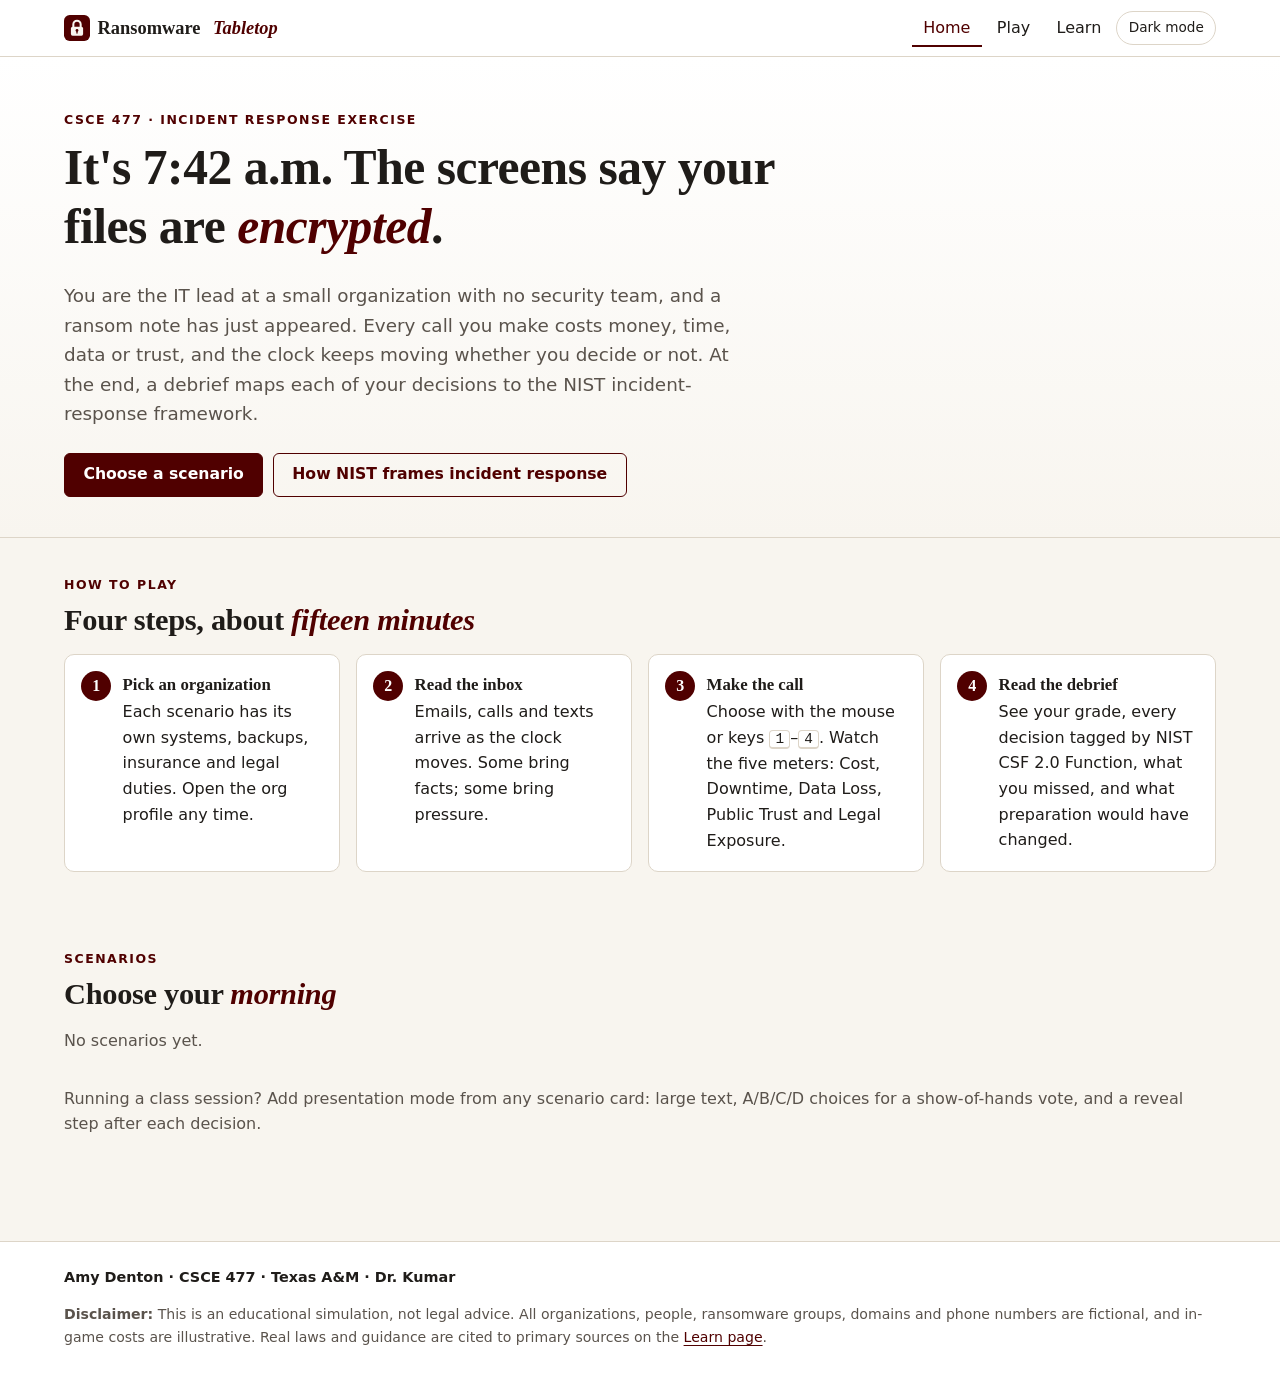
==== index.html @ 7afb8923 "Prompts 1-2: scaffold, design system, scenario format, validator, engine, game screen, tests" ====
<!doctype html>
<html lang="en">
<head>
  <meta charset="utf-8">
  <meta name="viewport" content="width=device-width, initial-scale=1">
  <title>Ransomware Tabletop: an incident-response exercise</title>
  <meta name="description" content="A browser-based, choose-your-path ransomware incident-response tabletop exercise mapped to NIST SP 800-61 Rev. 3 and CSF 2.0.">
  <meta property="og:type" content="website">
  <meta property="og:title" content="Ransomware Tabletop">
  <meta property="og:description" content="It's 7:42 a.m. The screens say your files are encrypted. Make the calls, then see how your response maps to NIST.">
  <meta property="og:url" content="https://agdenton3.github.io/ransomware-tabletop/">
  <meta name="theme-color" content="#500000">
  <link rel="icon" href="assets/favicon.svg" type="image/svg+xml">
  <link rel="stylesheet" href="css/styles.css">
  <script type="module" src="js/ui/home.js"></script>
</head>
<body>
  <a class="skip-link" href="#main">Skip to content</a>
  <header class="site-header">
    <div class="wrap">
      <a class="brand" href="index.html"><img class="mark" src="assets/favicon.svg" alt=""> Ransomware&nbsp;<em>Tabletop</em></a>
      <nav class="site-nav" aria-label="Main">
        <a href="index.html" aria-current="page">Home</a>
        <a href="play.html">Play</a>
        <a href="learn.html">Learn</a>
        <button class="theme-toggle" type="button">Dark mode</button>
      </nav>
    </div>
  </header>

  <main id="main">
    <section class="hero">
      <div class="wrap">
        <p class="eyebrow">CSCE 477 · Incident response exercise</p>
        <h1>It's 7:42 a.m. The screens say your files are <em>encrypted</em>.</h1>
        <p class="lede">You are the IT lead at a small organization with no security team, and a ransom note has just appeared. Every call you make costs money, time, data or trust, and the clock keeps moving whether you decide or not. At the end, a debrief maps each of your decisions to the NIST incident-response framework.</p>
        <div class="btn-row">
          <a class="btn" href="#scenarios">Choose a scenario</a>
          <a class="btn btn-secondary" href="learn.html">How NIST frames incident response</a>
        </div>
      </div>
    </section>

    <section class="section" aria-labelledby="how">
      <div class="wrap">
        <p class="eyebrow">How to play</p>
        <h2 id="how">Four steps, about <em>fifteen minutes</em></h2>
        <ol class="steps">
          <li><strong>Pick an organization</strong>Each scenario has its own systems, backups, insurance and legal duties. Open the org profile any time.</li>
          <li><strong>Read the inbox</strong>Emails, calls and texts arrive as the clock moves. Some bring facts; some bring pressure.</li>
          <li><strong>Make the call</strong>Choose with the mouse or keys <kbd>1</kbd>–<kbd>4</kbd>. Watch the five meters: Cost, Downtime, Data Loss, Public Trust and Legal Exposure.</li>
          <li><strong>Read the debrief</strong>See your grade, every decision tagged by NIST CSF 2.0 Function, what you missed, and what preparation would have changed.</li>
        </ol>
      </div>
    </section>

    <section class="section" id="scenarios" aria-labelledby="pick" tabindex="-1">
      <div class="wrap">
        <p class="eyebrow">Scenarios</p>
        <h2 id="pick">Choose your <em>morning</em></h2>
        <div class="grid grid-2" id="scenario-list" aria-live="polite">
          <p class="muted">Loading scenarios…</p>
        </div>
        <p class="muted" style="margin-top:1rem">Running a class session? Add presentation mode from any scenario card: large text, A/B/C/D choices for a show-of-hands vote, and a reveal step after each decision.</p>
      </div>
    </section>
  </main>

  <footer class="site-footer">
    <div class="wrap">
      <p class="credit">Amy Denton · CSCE 477 · Texas A&amp;M · Dr. Kumar</p>
      <p class="disclaimer"><strong>Disclaimer:</strong> This is an educational simulation, not legal advice. All organizations, people, ransomware groups, domains and phone numbers are fictional, and in-game costs are illustrative. Real laws and guidance are cited to primary sources on the <a href="learn.html#references">Learn page</a>.</p>
    </div>
  </footer>
</body>
</html>
---- css/styles.css ----
/* Ransomware Tabletop: design system
   Restrained academic style: maroon on warm off-white, graphite for threat elements.
   No external fonts; system serif and sans stacks only. */

/* ---------- tokens ---------- */
:root {
  --font-display: "Iowan Old Style", "Palatino Linotype", Palatino, "Book Antiqua", Georgia, serif;
  --font-body: system-ui, -apple-system, "Segoe UI", Roboto, "Helvetica Neue", Arial, sans-serif;
  --font-mono: ui-monospace, "SF Mono", Menlo, Consolas, "Liberation Mono", monospace;

  --bg: #f8f5ef;
  --surface: #ffffff;
  --surface-2: #f1ece3;
  --ink: #1f1c19;
  --muted: #5a534c;
  --line: #ddd5c8;
  --accent: #500000;          /* deep maroon */
  --accent-ink: #ffffff;
  --accent-soft: #f3e6e4;
  --threat: #2b2f33;          /* graphite */
  --threat-ink: #f2f2f0;
  --threat-line: #474d53;
  --good: #1e6b3a;
  --warn: #8a5a00;
  --bad: #9b1c1c;
  --focus: #1a5fb4;

  --gv-bg: #f4e4ef; --gv-fg: #74224f;
  --id-bg: #dfeaf6; --id-fg: #1b4f80;
  --pr-bg: #e7e5f6; --pr-fg: #3b3787;
  --de-bg: #faefd2; --de-fg: #6e4a00;
  --rs-bg: #f7e0dc; --rs-fg: #8c271a;
  --rc-bg: #e0f0e3; --rc-fg: #22602e;

  --radius: 10px;
  --radius-sm: 6px;
  --shadow: 0 1px 2px rgba(31, 28, 25, 0.06), 0 4px 14px rgba(31, 28, 25, 0.05);
  --space: 1rem;
  --maxw: 72rem;
  --dur: 600ms;
  color-scheme: light;
}

@media (prefers-color-scheme: dark) {
  :root:not([data-theme="light"]) {
    --bg: #161412; --surface: #1f1c19; --surface-2: #2a2622; --ink: #f0ebe3; --muted: #b9b0a5; --line: #3b3631;
    --accent: #e3a2a2; --accent-ink: #1e0b0b; --accent-soft: #3a2020;
    --threat: #0e1012; --threat-ink: #e9ecee; --threat-line: #3c4247;
    --good: #7fd39a; --warn: #f0c35a; --bad: #f19a9a; --focus: #8ab4f8;
    --gv-bg: #3d2233; --gv-fg: #f2bfdc; --id-bg: #1d3148; --id-fg: #a9cdf2; --pr-bg: #2a2850; --pr-fg: #c6c3f5;
    --de-bg: #3b2f12; --de-fg: #f3d58a; --rs-bg: #43221d; --rs-fg: #f6b6aa; --rc-bg: #1e3a25; --rc-fg: #a6e0b2;
    --shadow: 0 1px 2px rgba(0,0,0,.4), 0 4px 14px rgba(0,0,0,.3);
    color-scheme: dark;
  }
}
:root[data-theme="dark"] {
  --bg: #161412; --surface: #1f1c19; --surface-2: #2a2622; --ink: #f0ebe3; --muted: #b9b0a5; --line: #3b3631;
  --accent: #e3a2a2; --accent-ink: #1e0b0b; --accent-soft: #3a2020;
  --threat: #0e1012; --threat-ink: #e9ecee; --threat-line: #3c4247;
  --good: #7fd39a; --warn: #f0c35a; --bad: #f19a9a; --focus: #8ab4f8;
  --gv-bg: #3d2233; --gv-fg: #f2bfdc; --id-bg: #1d3148; --id-fg: #a9cdf2; --pr-bg: #2a2850; --pr-fg: #c6c3f5;
  --de-bg: #3b2f12; --de-fg: #f3d58a; --rs-bg: #43221d; --rs-fg: #f6b6aa; --rc-bg: #1e3a25; --rc-fg: #a6e0b2;
  --shadow: 0 1px 2px rgba(0,0,0,.4), 0 4px 14px rgba(0,0,0,.3);
  color-scheme: dark;
}

@media (prefers-reduced-motion: reduce) {
  :root { --dur: 0ms; }
  *, *::before, *::after { animation-duration: 0ms !important; transition-duration: 0ms !important; scroll-behavior: auto !important; }
}

/* ---------- base ---------- */
*, *::before, *::after { box-sizing: border-box; }
html { scroll-behavior: smooth; -webkit-text-size-adjust: 100%; }
body {
  margin: 0; background: var(--bg); color: var(--ink);
  font: 1rem/1.6 var(--font-body);
  min-height: 100vh; display: flex; flex-direction: column;
}
main { flex: 1; }
img, svg { max-width: 100%; }
h1, h2, h3, h4 { font-family: var(--font-display); font-weight: 600; line-height: 1.2; margin: 0 0 .5em; letter-spacing: -0.01em; }
h1 { font-size: clamp(2rem, 4.5vw, 3.1rem); }
h2 { font-size: clamp(1.45rem, 3vw, 1.9rem); }
h3 { font-size: 1.2rem; }
h1 em, h2 em, h3 em { font-style: italic; color: var(--accent); }
p { margin: 0 0 1em; }
a { color: var(--accent); text-underline-offset: .18em; }
a:hover { text-decoration-thickness: 2px; }
:focus-visible { outline: 3px solid var(--focus); outline-offset: 2px; border-radius: 3px; }
[tabindex="-1"]:focus { outline: none; }
[tabindex="-1"]:focus-visible { outline: 3px solid var(--focus); }
code, kbd { font-family: var(--font-mono); font-size: .9em; }
kbd { border: 1px solid var(--line); border-bottom-width: 2px; border-radius: 4px; padding: 0 .35em; background: var(--surface); }
.sr-only { position: absolute !important; width: 1px; height: 1px; padding: 0; margin: -1px; overflow: hidden; clip: rect(0 0 0 0); white-space: nowrap; border: 0; }
.skip-link { position: absolute; left: .5rem; top: -3rem; background: var(--accent); color: var(--accent-ink); padding: .5rem .9rem; border-radius: var(--radius-sm); z-index: 100; }
.skip-link:focus { top: .5rem; }
.wrap { width: min(100% - 2rem, var(--maxw)); margin-inline: auto; }
.muted { color: var(--muted); }
.eyebrow { font: 600 .78rem/1.2 var(--font-body); letter-spacing: .12em; text-transform: uppercase; color: var(--accent); margin-bottom: .6rem; }
.lede { font-size: 1.15rem; color: var(--muted); max-width: 42rem; }
.stack > * + * { margin-top: var(--space); }
.hidden { display: none !important; }

/* ---------- header / footer ---------- */
.site-header { border-bottom: 1px solid var(--line); background: var(--surface); }
.site-header .wrap { display: flex; align-items: center; gap: 1rem; min-height: 3.5rem; flex-wrap: wrap; }
.brand { font: 600 1.15rem var(--font-display); color: var(--ink); text-decoration: none; display: flex; align-items: center; gap: .5rem; }
.brand .mark { width: 1.6rem; height: 1.6rem; }
.brand em { color: var(--accent); }
.site-nav { margin-left: auto; display: flex; gap: .25rem; align-items: center; }
.site-nav a { color: var(--ink); text-decoration: none; padding: .4rem .7rem; border-radius: var(--radius-sm); font-weight: 500; }
.site-nav a:hover { background: var(--surface-2); }
.site-nav a[aria-current="page"] { color: var(--accent); box-shadow: inset 0 -2px 0 var(--accent); border-radius: 0; }
.theme-toggle { background: none; border: 1px solid var(--line); color: var(--ink); border-radius: 999px; padding: .3rem .7rem; font: inherit; font-size: .85rem; cursor: pointer; }
.site-footer { border-top: 1px solid var(--line); margin-top: 3rem; padding: 1.5rem 0 2rem; font-size: .9rem; color: var(--muted); background: var(--surface); }
.site-footer .credit { font-weight: 600; color: var(--ink); }
.disclaimer { font-size: .88rem; color: var(--muted); }

/* ---------- cards / sections ---------- */
.card { background: var(--surface); border: 1px solid var(--line); border-radius: var(--radius); padding: 1.25rem 1.4rem; box-shadow: var(--shadow); }
.card > :last-child { margin-bottom: 0; }
.card h3 { margin-bottom: .35em; }
.section { padding: 2.5rem 0; }
.grid { display: grid; gap: 1rem; }
.grid-2 { grid-template-columns: repeat(auto-fit, minmax(18rem, 1fr)); }
.grid-3 { grid-template-columns: repeat(auto-fit, minmax(15rem, 1fr)); }

/* ---------- buttons ---------- */
.btn {
  display: inline-flex; align-items: center; justify-content: center; gap: .45rem;
  font: 600 .98rem/1.2 var(--font-body); padding: .7rem 1.15rem; border-radius: var(--radius-sm);
  border: 1px solid var(--accent); background: var(--accent); color: var(--accent-ink);
  cursor: pointer; text-decoration: none; min-height: 2.75rem;
}
.btn:hover { filter: brightness(1.12); }
.btn-secondary { background: transparent; color: var(--accent); }
.btn-secondary:hover { background: var(--accent-soft); filter: none; }
.btn-ghost { background: transparent; color: var(--ink); border-color: var(--line); }
.btn-ghost:hover { background: var(--surface-2); filter: none; }
.btn-row { display: flex; gap: .6rem; flex-wrap: wrap; }
.btn[disabled] { opacity: .55; cursor: not-allowed; }

/* ---------- CSF badges ---------- */
.badge { display: inline-flex; align-items: center; gap: .35rem; font: 600 .76rem/1 var(--font-body); padding: .3rem .5rem; border-radius: 999px; white-space: nowrap; border: 1px solid transparent; }
.badge .code { font-family: var(--font-mono); font-weight: 700; letter-spacing: .04em; }
.badge-GV { background: var(--gv-bg); color: var(--gv-fg); }
.badge-ID { background: var(--id-bg); color: var(--id-fg); }
.badge-PR { background: var(--pr-bg); color: var(--pr-fg); }
.badge-DE { background: var(--de-bg); color: var(--de-fg); }
.badge-RS { background: var(--rs-bg); color: var(--rs-fg); }
.badge-RC { background: var(--rc-bg); color: var(--rc-fg); }
.badge-phase { background: var(--surface-2); color: var(--muted); border-color: var(--line); font-weight: 500; }
.badge-key { background: var(--accent); color: var(--accent-ink); }

/* ---------- numbered steps ---------- */
.steps { list-style: none; padding: 0; margin: 0; counter-reset: step; display: grid; gap: 1rem; grid-template-columns: repeat(auto-fit, minmax(14rem, 1fr)); }
.steps li { counter-increment: step; position: relative; padding: 1.1rem 1.2rem 1.1rem 3.6rem; background: var(--surface); border: 1px solid var(--line); border-radius: var(--radius); }
.steps li::before { content: counter(step); position: absolute; left: 1rem; top: 1rem; width: 1.9rem; height: 1.9rem; border-radius: 50%; display: grid; place-items: center; background: var(--accent); color: var(--accent-ink); font: 600 1rem var(--font-display); }
.steps strong { display: block; font-family: var(--font-display); font-size: 1.05rem; }

/* ---------- callout ---------- */
.callout { border-left: 4px solid var(--accent); background: var(--accent-soft); padding: .9rem 1.1rem; border-radius: 0 var(--radius-sm) var(--radius-sm) 0; }
.callout > :last-child { margin-bottom: 0; }
.callout-threat { border-left-color: var(--threat-line); background: var(--surface-2); }
.callout-title { font-weight: 700; margin-bottom: .25rem; }

/* ---------- hero ---------- */
.hero { padding: 3.5rem 0 2.5rem; border-bottom: 1px solid var(--line); background:
  linear-gradient(180deg, var(--surface) 0%, var(--bg) 100%); }
.hero h1 { max-width: 46rem; }
.hero .btn-row { margin-top: 1.5rem; }

/* ---------- scenario picker ---------- */
.scenario-card { display: flex; flex-direction: column; gap: .5rem; }
.scenario-card .meta { display: flex; gap: .5rem; flex-wrap: wrap; font-size: .85rem; color: var(--muted); }
.scenario-card .meta span { background: var(--surface-2); padding: .15rem .55rem; border-radius: 999px; }
.scenario-card .btn-row { margin-top: auto; padding-top: .5rem; }

/* ---------- clock ---------- */
.clock { font: 600 1.05rem/1 var(--font-mono); background: var(--threat); color: var(--threat-ink); padding: .5rem .75rem; border-radius: var(--radius-sm); letter-spacing: .03em; white-space: nowrap; display: inline-flex; gap: .5rem; align-items: center; }
.clock::before { content: ""; width: .5rem; height: .5rem; border-radius: 50%; background: #e05252; box-shadow: 0 0 0 3px rgba(224, 82, 82, .25); }

/* ---------- meters ---------- */
.meters { display: grid; grid-template-columns: repeat(5, minmax(0, 1fr)); gap: .6rem; }
.meter { background: var(--surface); border: 1px solid var(--line); border-radius: var(--radius-sm); padding: .5rem .65rem .55rem; position: relative; min-width: 0; }
.meter-head { display: flex; justify-content: space-between; align-items: baseline; gap: .4rem; }
.meter-label { font-size: .72rem; font-weight: 600; text-transform: uppercase; letter-spacing: .06em; color: var(--muted); white-space: nowrap; overflow: hidden; text-overflow: ellipsis; }
.meter-value { font: 600 1.05rem var(--font-mono); white-space: nowrap; }
.meter-bar { height: .4rem; background: var(--surface-2); border-radius: 999px; overflow: hidden; margin-top: .4rem; }
.meter-fill { height: 100%; width: 0; background: var(--accent); border-radius: inherit; transition: width var(--dur) ease; }
.meter[data-tone="good"] .meter-fill { background: var(--good); }
.meter[data-tone="warn"] .meter-fill { background: var(--warn); }
.meter[data-tone="bad"] .meter-fill { background: var(--bad); }
.meter-delta { position: absolute; right: .5rem; top: -.7rem; font: 700 .75rem var(--font-mono); padding: .12rem .4rem; border-radius: 999px; background: var(--surface); border: 1px solid var(--line); opacity: 0; pointer-events: none; }
.meter-delta.is-bad { color: var(--bad); border-color: currentColor; }
.meter-delta.is-good { color: var(--good); border-color: currentColor; }
.meter-delta.show { animation: delta-pop 2.4s ease forwards; }
@keyframes delta-pop { 0% { opacity: 0; transform: translateY(6px); } 12% { opacity: 1; transform: none; } 80% { opacity: 1; } 100% { opacity: 0; } }
@media (prefers-reduced-motion: reduce) { .meter-delta.show { animation: none; opacity: 1; } }

/* ---------- inbox message cards ---------- */
.inbox { display: grid; gap: .75rem; }
.msg { background: var(--surface); border: 1px solid var(--line); border-radius: var(--radius); overflow: hidden; box-shadow: var(--shadow); }
.msg-head { display: flex; align-items: center; gap: .55rem; padding: .55rem .8rem; border-bottom: 1px solid var(--line); background: var(--surface-2); font-size: .85rem; }
.msg-channel { font: 700 .68rem var(--font-mono); letter-spacing: .08em; padding: .18rem .4rem; border-radius: 4px; background: var(--ink); color: var(--bg); }
.msg-from { font-weight: 600; overflow: hidden; text-overflow: ellipsis; }
.msg-time { margin-left: auto; color: var(--muted); font-family: var(--font-mono); font-size: .78rem; white-space: nowrap; }
.msg-subject { font-weight: 600; padding: .6rem .9rem 0; }
.msg-body { padding: .6rem .9rem .8rem; font-size: .95rem; white-space: pre-line; }
.msg-body > :last-child { margin-bottom: 0; }
.msg.is-new { animation: msg-in var(--dur) ease both; }
@keyframes msg-in { from { opacity: 0; transform: translateY(8px); } to { opacity: 1; transform: none; } }
.msg-email .msg-channel { background: var(--id-fg); color: var(--surface); }
.msg-phone .msg-channel { background: var(--rc-fg); color: var(--surface); }
.msg-phone .msg-body { font-style: italic; }
.msg-text .msg-body { background: var(--surface-2); margin: .6rem .9rem .8rem; border-radius: 14px 14px 14px 4px; padding: .55rem .8rem; }
.msg-news .msg-channel { background: var(--de-fg); color: var(--surface); }
.msg-news .msg-subject { font-family: var(--font-display); font-size: 1.1rem; }
.msg-portal { background: var(--threat); color: var(--threat-ink); border-color: var(--threat-line); }
.msg-portal .msg-head { background: #1a1d20; border-color: var(--threat-line); color: var(--threat-ink); }
.msg-portal .msg-channel { background: #b3261e; color: #fff; }
.msg-portal .msg-time { color: #b9c0c6; }
.msg-portal .msg-body { font-family: var(--font-mono); font-size: .86rem; }
.msg-inject { outline: 2px solid var(--accent); outline-offset: -2px; }
.msg-tag { font: 700 .66rem var(--font-mono); letter-spacing: .08em; color: var(--accent); }
.msg-portal .msg-tag { color: #ff9a92; }

/* ---------- choice buttons ---------- */
.choices { display: grid; gap: .7rem; margin-top: 1.25rem; }
.choice {
  display: grid; grid-template-columns: 2.2rem 1fr; gap: .2rem .8rem; align-items: start; text-align: left;
  width: 100%; background: var(--surface); color: var(--ink); border: 1px solid var(--line); border-left: 4px solid var(--line);
  border-radius: var(--radius-sm); padding: .85rem 1rem; font: inherit; cursor: pointer; transition: border-color .15s, background .15s;
}
.choice:hover { border-left-color: var(--accent); background: var(--accent-soft); }
.choice:focus-visible { border-left-color: var(--accent); }
.choice-key { grid-row: span 2; width: 2rem; height: 2rem; border-radius: 50%; display: grid; place-items: center; border: 1.5px solid var(--accent); color: var(--accent); font: 700 .95rem var(--font-mono); }
.choice-label { font-weight: 600; font-size: 1.02rem; line-height: 1.35; }
.choice-hint { color: var(--muted); font-size: .9rem; }
.choice[aria-pressed="true"] { border-left-color: var(--accent); background: var(--accent-soft); }

/* ---------- timeline ---------- */
.timeline { list-style: none; margin: 0; padding: 0; position: relative; }
.timeline::before { content: ""; position: absolute; left: .55rem; top: .4rem; bottom: .4rem; width: 2px; background: var(--line); }
.timeline > li { position: relative; padding: 0 0 1.4rem 2.2rem; }
.timeline > li::before { content: ""; position: absolute; left: 0; top: .35rem; width: 1.15rem; height: 1.15rem; border-radius: 50%; background: var(--surface); border: 3px solid var(--accent); }
.timeline > li.is-event::before { border-color: var(--threat-line); background: var(--threat); }
.timeline-time { font: 600 .82rem var(--font-mono); color: var(--muted); }
.timeline-title { font-family: var(--font-display); font-size: 1.1rem; font-weight: 600; margin: .1rem 0 .35rem; }
.timeline .badges { display: flex; gap: .35rem; flex-wrap: wrap; margin-bottom: .45rem; }
.deltas { display: flex; flex-wrap: wrap; gap: .35rem; margin: .3rem 0 .5rem; padding: 0; list-style: none; }
.deltas li { font: 600 .78rem var(--font-mono); padding: .12rem .45rem; border-radius: 4px; background: var(--surface-2); }
.deltas .is-bad { color: var(--bad); }
.deltas .is-good { color: var(--good); }

/* ---------- war room (play.html) ---------- */
.warroom-top { background: var(--surface); border-bottom: 1px solid var(--line); padding: .75rem 0; position: sticky; top: 0; z-index: 20; box-shadow: var(--shadow); }
.warroom-top .wrap { display: grid; grid-template-columns: auto 1fr; gap: .75rem 1.25rem; align-items: center; }
.scenario-name { font: 600 1.05rem var(--font-display); margin: 0; }
.scenario-name small { display: block; font: 500 .75rem var(--font-body); color: var(--muted); letter-spacing: .06em; text-transform: uppercase; }
.top-left { display: flex; flex-direction: column; gap: .4rem; }
.warroom { display: grid; grid-template-columns: 19rem minmax(0, 1fr) 17rem; gap: 1.25rem; padding: 1.25rem 0 2rem; align-items: start; }
.panel-title { font: 700 .75rem var(--font-body); letter-spacing: .1em; text-transform: uppercase; color: var(--muted); margin: 0 0 .6rem; }
.stage .card { padding: 1.5rem 1.6rem; }
.stage h2 { margin-bottom: .6rem; }
.narrative { font-size: 1.06rem; }
.narrative p:last-child { margin-bottom: 0; }
.board dl { margin: 0; display: grid; gap: .55rem; }
.board .row { display: grid; gap: .1rem; padding-bottom: .55rem; border-bottom: 1px dashed var(--line); }
.board .row:last-child { border-bottom: 0; padding-bottom: 0; }
.board dt { font-size: .75rem; font-weight: 600; text-transform: uppercase; letter-spacing: .06em; color: var(--muted); }
.board dd { margin: 0; font-weight: 600; }
.board dd[data-tone="good"] { color: var(--good); }
.board dd[data-tone="bad"] { color: var(--bad); }
.board dd[data-tone="warn"] { color: var(--warn); }
.board dd[data-tone="unknown"] { color: var(--muted); font-style: italic; font-weight: 500; }
.notify-list { list-style: none; padding: 0; margin: .2rem 0 0; display: grid; gap: .2rem; font-size: .9rem; }
.notify-list li { display: flex; justify-content: space-between; gap: .5rem; }
.notify-list .yes { color: var(--good); font-weight: 600; }
.notify-list .no { color: var(--muted); }
details.org summary { cursor: pointer; font-weight: 600; list-style: none; display: flex; justify-content: space-between; align-items: center; }
details.org summary::-webkit-details-marker { display: none; }
details.org summary::after { content: "+"; font: 600 1.2rem var(--font-mono); color: var(--accent); }
details.org[open] summary::after { content: "−"; }
details.org dl { margin: .75rem 0 0; font-size: .9rem; }
details.org dt { font-weight: 600; margin-top: .5rem; }
details.org dd { margin: 0; color: var(--muted); }
.side { display: grid; gap: 1rem; }
.ending-card { border-top: 4px solid var(--accent); }
.result-actions { margin-top: 1.25rem; }

/* ransom splash */
dialog.splash { border: 0; padding: 0; background: transparent; max-width: min(40rem, 94vw); width: 100%; color: var(--threat-ink); }
dialog.splash::backdrop { background: rgba(10, 10, 12, .82); }
.note { position: relative; background: var(--threat); border: 1px solid var(--threat-line); border-radius: var(--radius); padding: 2rem 1.8rem 1.5rem; overflow: hidden; font-family: var(--font-mono); box-shadow: 0 20px 60px rgba(0,0,0,.5); }
.note::after { content: "SIMULATION"; position: absolute; inset: 0; display: grid; place-items: center; font: 800 clamp(3rem, 12vw, 6rem) var(--font-body); color: rgba(255, 255, 255, .06); transform: rotate(-18deg); pointer-events: none; letter-spacing: .1em; }
.note h2 { font-family: var(--font-mono); font-size: 1.3rem; color: #ff8a80; letter-spacing: .04em; }
.note .gang { font-size: .8rem; letter-spacing: .2em; text-transform: uppercase; color: #b9c0c6; }
.note .countdown { font-size: 2rem; font-weight: 700; color: #fff; margin: .75rem 0; letter-spacing: .06em; }
.note .demand { font-size: 1.05rem; }
.note .sim-label { display: inline-block; background: #fff; color: #111; font: 800 .72rem var(--font-body); letter-spacing: .15em; padding: .25rem .5rem; border-radius: 4px; margin-bottom: .75rem; }
.note .btn { position: relative; z-index: 1; }
.note .btn-ghost { color: var(--threat-ink); border-color: var(--threat-line); }
.note .btn-ghost:hover { background: #1a1d20; }
.note p { position: relative; z-index: 1; }
.note .btn { --accent: #e3a2a2; --accent-ink: #1e0b0b; }

/* debug */
.debug { margin-top: 1rem; font: .8rem/1.4 var(--font-mono); background: var(--surface-2); border: 1px dashed var(--muted); border-radius: var(--radius-sm); padding: .75rem; }
.debug pre { white-space: pre-wrap; margin: .4rem 0; }

/* ---------- presentation mode ---------- */
body.present { font-size: 1.25rem; }
body.present .site-header, body.present .site-footer, body.present .inbox-col .panel-title small { display: none; }
body.present .warroom { grid-template-columns: minmax(0, 1fr) minmax(0, 1.6fr); }
body.present .side { display: none; }
body.present .meters { gap: .9rem; }
body.present .meter-value { font-size: 1.5rem; }
body.present .meter-label { font-size: .85rem; }
body.present .choice-label { font-size: 1.25rem; }
body.present .choice-key { width: 2.6rem; height: 2.6rem; font-size: 1.2rem; }
body.present .stage h2 { font-size: 2.2rem; }
body.present .narrative { font-size: 1.3rem; }
.present-bar { display: flex; gap: .75rem; align-items: center; flex-wrap: wrap; margin-top: 1rem; }
.timer { font: 700 1.4rem var(--font-mono); padding: .3rem .8rem; border-radius: var(--radius-sm); background: var(--surface-2); min-width: 5ch; text-align: center; }
.timer.is-low { color: var(--bad); }
.reveal { margin-top: 1.25rem; }

/* ---------- debrief ---------- */
.outcome-head { display: grid; grid-template-columns: 1fr auto; gap: 1.5rem; align-items: start; }
.grade { font: 700 4.5rem/1 var(--font-display); color: var(--accent); text-align: center; }
.grade small { display: block; font: 600 .8rem var(--font-body); color: var(--muted); letter-spacing: .08em; text-transform: uppercase; margin-top: .35rem; }
table.data { width: 100%; border-collapse: collapse; font-size: .95rem; }
table.data th, table.data td { text-align: left; padding: .5rem .6rem; border-bottom: 1px solid var(--line); }
table.data th { font-size: .78rem; text-transform: uppercase; letter-spacing: .06em; color: var(--muted); }
table.data td.num, table.data th.num { text-align: right; font-family: var(--font-mono); }
.table-scroll { overflow-x: auto; }
.better { color: var(--good); font-weight: 600; }
.worse { color: var(--bad); font-weight: 600; }
.note-block { margin: .35rem 0; font-size: .95rem; }
.note-block strong { font-weight: 600; }
.refs-inline { font-size: .85rem; }
.csf-chart { width: 100%; height: auto; }
.csf-chart text { fill: var(--ink); font-family: var(--font-body); }
.csf-chart .axis { stroke: var(--line); }
.csf-legend { display: grid; gap: .5rem; margin-top: 1rem; }
.csf-legend p { margin: 0; font-size: .92rem; }
.prep-list { display: grid; gap: .75rem; }
.ref-list { padding-left: 1.2rem; }
.ref-list li { margin-bottom: .7rem; }
.ref-list .ref-note { display: block; color: var(--muted); font-size: .9rem; }
.checklist { list-style: none; padding: 0; display: grid; gap: .5rem; }
.checklist li { display: flex; gap: .6rem; align-items: start; }
.checklist input { margin-top: .35rem; width: 1.1rem; height: 1.1rem; accent-color: var(--accent); }
.compare { display: grid; grid-template-columns: repeat(2, minmax(0, 1fr)); gap: 1rem; }

/* ---------- responsive ---------- */
@media (max-width: 1100px) {
  .warroom { grid-template-columns: 17rem minmax(0, 1fr); }
  .side { grid-column: 1 / -1; grid-template-columns: repeat(auto-fit, minmax(16rem, 1fr)); }
}
@media (max-width: 760px) {
  .warroom { grid-template-columns: 1fr; }
  .warroom .stage { order: -1; }
  .warroom-top .wrap { grid-template-columns: 1fr; }
  .meters { grid-template-columns: repeat(5, minmax(4.2rem, 1fr)); overflow-x: auto; gap: .35rem; }
  .meter { padding: .35rem .4rem .4rem; }
  .meter-label { font-size: .6rem; letter-spacing: .02em; }
  .meter-value { font-size: .85rem; }
  .top-left { flex-direction: row; justify-content: space-between; align-items: center; }
  .outcome-head { grid-template-columns: 1fr; }
  .compare { grid-template-columns: 1fr; }
  body.present .warroom { grid-template-columns: 1fr; }
  .stage .card { padding: 1.1rem 1rem; }
  .site-nav { margin-left: 0; width: 100%; }
}

/* ---------- print ---------- */
@media print {
  :root { --bg: #fff; --surface: #fff; --surface-2: #f3f3f3; --ink: #000; --muted: #333; --line: #bbb; --shadow: none; }
  .site-header, .site-footer .theme-toggle, .no-print, .btn, .skip-link { display: none !important; }
  body { font-size: 11pt; }
  .card { break-inside: avoid; box-shadow: none; }
  .timeline > li { break-inside: avoid; }
  a { color: #000; }
  a[href^="http"]::after { content: " (" attr(href) ")"; font-size: 8pt; color: #444; word-break: break-all; }
}
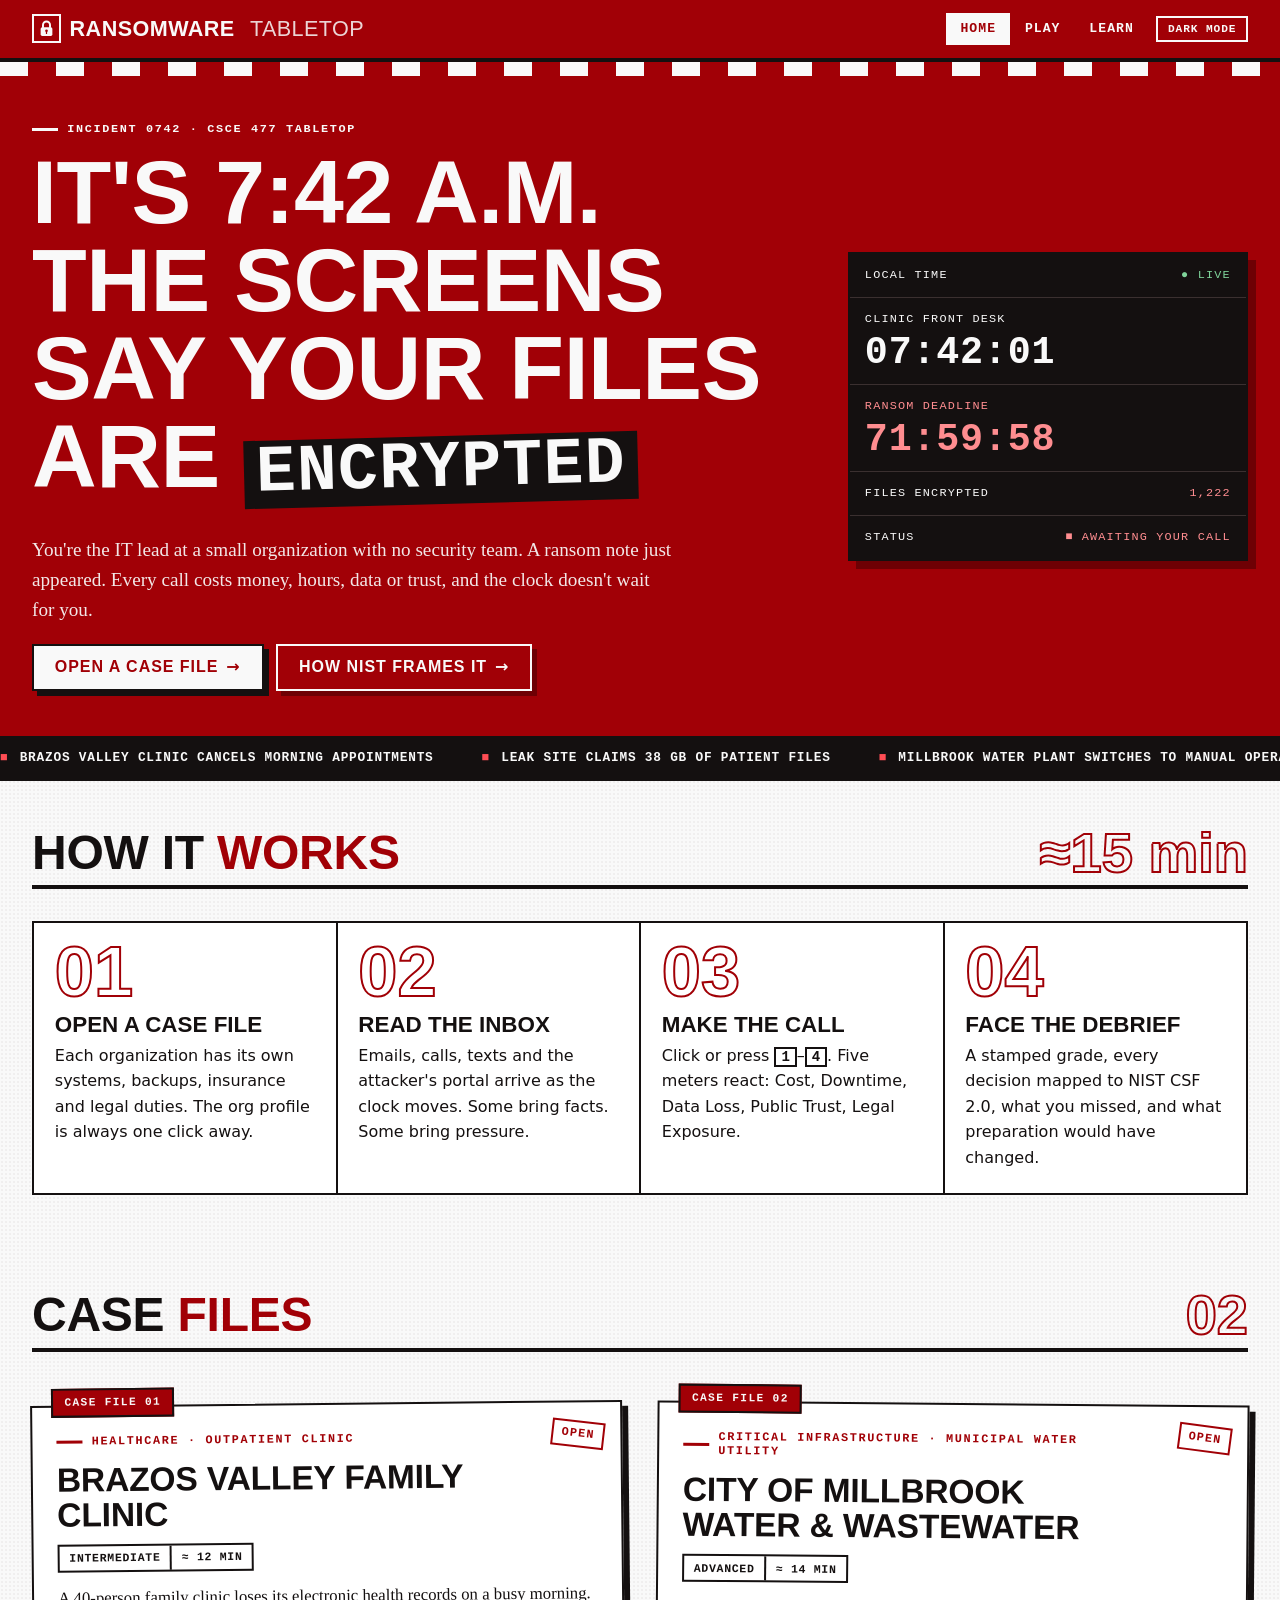
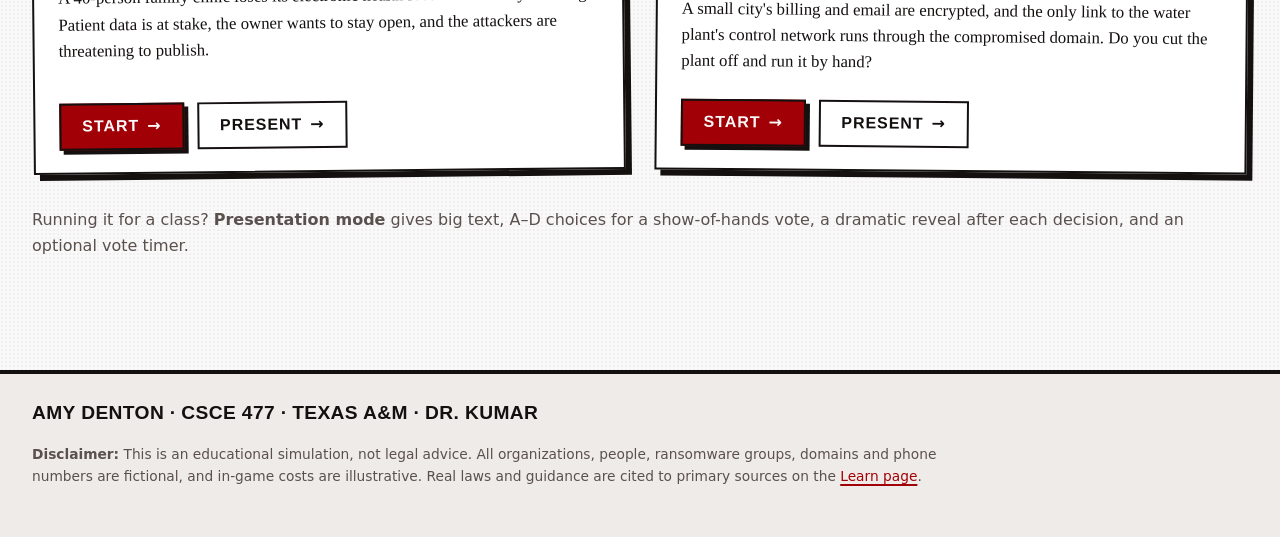
==== commit b71845f6: "Redesign: sangria/alabaster signage style, live hero console, ticker, case files, decision stamps, j" ====
--- a/index.html
+++ b/index.html
@@ -9,7 +9,7 @@
   <meta property="og:title" content="Ransomware Tabletop">
   <meta property="og:description" content="It's 7:42 a.m. The screens say your files are encrypted. Make the calls, then see how your response maps to NIST.">
   <meta property="og:url" content="https://agdenton3.github.io/ransomware-tabletop/">
-  <meta name="theme-color" content="#500000">
+  <meta name="theme-color" content="#A10006">
   <link rel="icon" href="assets/favicon.svg" type="image/svg+xml">
   <link rel="stylesheet" href="css/styles.css">
   <script type="module" src="js/ui/home.js"></script>
@@ -29,39 +29,58 @@
   </header>
 
   <main id="main">
-    <section class="hero">
-      <div class="wrap">
-        <p class="eyebrow">CSCE 477 · Incident response exercise</p>
-        <h1>It's 7:42 a.m. The screens say your files are <em>encrypted</em>.</h1>
-        <p class="lede">You are the IT lead at a small organization with no security team, and a ransom note has just appeared. Every call you make costs money, time, data or trust, and the clock keeps moving whether you decide or not. At the end, a debrief maps each of your decisions to the NIST incident-response framework.</p>
-        <div class="btn-row">
-          <a class="btn" href="#scenarios">Choose a scenario</a>
-          <a class="btn btn-secondary" href="learn.html">How NIST frames incident response</a>
+    <section class="hero" aria-labelledby="hero-title">
+      <div class="wrap hero-grid">
+        <div>
+          <p class="eyebrow">Incident 0742 · CSCE 477 tabletop</p>
+          <h1 id="hero-title" aria-label="It's 7:42 a.m. The screens say your files are encrypted.">It's 7:42 a.m.<br>The screens say your files are <span class="redact" id="scramble" aria-hidden="true">encrypted</span></h1>
+          <p class="lede">You're the IT lead at a small organization with no security team. A ransom note just appeared. Every call costs money, hours, data or trust, and the clock doesn't wait for you.</p>
+          <div class="btn-row">
+            <a class="btn" href="#scenarios">Open a case file</a>
+            <a class="btn btn-secondary" href="learn.html">How NIST frames it</a>
+          </div>
         </div>
+        <aside class="hero-console" aria-label="Simulated incident status">
+          <div class="row"><span>Local time</span><span class="ok">● Live</span></div>
+          <div class="row" style="display:block"><span>Clinic front desk</span><span class="big" id="hero-clock">07:42:00</span></div>
+          <div class="row" style="display:block"><span class="warn">Ransom deadline</span><span class="big warn" id="hero-deadline">71:59:59</span></div>
+          <div class="row"><span>Files encrypted</span><span class="warn" id="hero-files">1,218</span></div>
+          <div class="row"><span>Status</span><span class="warn"><span class="blink">■</span> Awaiting your call</span></div>
+        </aside>
       </div>
     </section>
+    <div class="ticker" aria-hidden="true">
+      <div class="ticker-track" id="ticker">
+        <span>Brazos Valley clinic cancels morning appointments</span>
+        <span>Leak site claims 38 GB of patient files</span>
+        <span>Millbrook water plant switches to manual operation</span>
+        <span>City council called into emergency session</span>
+        <span>Residents ask: is the water safe?</span>
+        <span>Backup tapes untested for 18 months</span>
+        <span>Attacker portal: “Price doubles in 72 hours”</span>
+        <span>All organizations in this exercise are fictional</span>
+      </div>
+    </div>
 
     <section class="section" aria-labelledby="how">
       <div class="wrap">
-        <p class="eyebrow">How to play</p>
-        <h2 id="how">Four steps, about <em>fifteen minutes</em></h2>
+        <div class="section-head"><h2 id="how">How it <em>works</em></h2><span class="count" aria-hidden="true">≈15 min</span></div>
         <ol class="steps">
-          <li><strong>Pick an organization</strong>Each scenario has its own systems, backups, insurance and legal duties. Open the org profile any time.</li>
-          <li><strong>Read the inbox</strong>Emails, calls and texts arrive as the clock moves. Some bring facts; some bring pressure.</li>
-          <li><strong>Make the call</strong>Choose with the mouse or keys <kbd>1</kbd>–<kbd>4</kbd>. Watch the five meters: Cost, Downtime, Data Loss, Public Trust and Legal Exposure.</li>
-          <li><strong>Read the debrief</strong>See your grade, every decision tagged by NIST CSF 2.0 Function, what you missed, and what preparation would have changed.</li>
+          <li><strong>Open a case file</strong>Each organization has its own systems, backups, insurance and legal duties. The org profile is always one click away.</li>
+          <li><strong>Read the inbox</strong>Emails, calls, texts and the attacker's portal arrive as the clock moves. Some bring facts. Some bring pressure.</li>
+          <li><strong>Make the call</strong>Click or press <kbd>1</kbd>–<kbd>4</kbd>. Five meters react: Cost, Downtime, Data Loss, Public Trust, Legal Exposure.</li>
+          <li><strong>Face the debrief</strong>A stamped grade, every decision mapped to NIST CSF 2.0, what you missed, and what preparation would have changed.</li>
         </ol>
       </div>
     </section>
 
     <section class="section" id="scenarios" aria-labelledby="pick" tabindex="-1">
       <div class="wrap">
-        <p class="eyebrow">Scenarios</p>
-        <h2 id="pick">Choose your <em>morning</em></h2>
-        <div class="grid grid-2" id="scenario-list" aria-live="polite">
+        <div class="section-head"><h2 id="pick">Case <em>files</em></h2><span class="count" aria-hidden="true">02</span></div>
+        <div class="case-files" id="scenario-list">
           <p class="muted">Loading scenarios…</p>
         </div>
-        <p class="muted" style="margin-top:1rem">Running a class session? Add presentation mode from any scenario card: large text, A/B/C/D choices for a show-of-hands vote, and a reveal step after each decision.</p>
+        <p class="muted" style="margin-top:2.2rem">Running it for a class? <strong>Presentation mode</strong> gives big text, A–D choices for a show-of-hands vote, a dramatic reveal after each decision, and an optional vote timer.</p>
       </div>
     </section>
   </main>
--- a/css/styles.css
+++ b/css/styles.css
@@ -1,388 +1,526 @@
 /* Ransomware Tabletop: design system
-   Restrained academic style: maroon on warm off-white, graphite for threat elements.
-   No external fonts; system serif and sans stacks only. */
+   Signage / incident-room aesthetic. Sangria red (#A10006) on alabaster (#F9F9F9).
+   Condensed display type, hard rules, stamps and tiles. System fonts only. */
 
 /* ---------- tokens ---------- */
 :root {
-  --font-display: "Iowan Old Style", "Palatino Linotype", Palatino, "Book Antiqua", Georgia, serif;
+  --font-display: "Avenir Next Condensed", "Helvetica Neue", "Arial Narrow", "Roboto Condensed", "sans-serif-condensed", Arial, sans-serif;
   --font-body: system-ui, -apple-system, "Segoe UI", Roboto, "Helvetica Neue", Arial, sans-serif;
+  --font-serif: Charter, "Iowan Old Style", "Palatino Linotype", Georgia, serif;
   --font-mono: ui-monospace, "SF Mono", Menlo, Consolas, "Liberation Mono", monospace;
 
-  --bg: #f8f5ef;
+  --red: #A10006;            /* sangria: fills, signage */
+  --red-deep: #6e0004;
+  --on-red: #F9F9F9;
+  --on-red-soft: #ffb3b5;
+  --paper: #F9F9F9;          /* alabaster */
+  --paper-2: #efebe8;
   --surface: #ffffff;
-  --surface-2: #f1ece3;
-  --ink: #1f1c19;
-  --muted: #5a534c;
-  --line: #ddd5c8;
-  --accent: #500000;          /* deep maroon */
-  --accent-ink: #ffffff;
-  --accent-soft: #f3e6e4;
-  --threat: #2b2f33;          /* graphite */
-  --threat-ink: #f2f2f0;
-  --threat-line: #474d53;
-  --good: #1e6b3a;
+  --ink: #141010;
+  --muted: #5a504d;
+  --rule: #141010;           /* hard rules */
+  --line: #ddd5d1;           /* soft rules */
+  --accent: #A10006;         /* accent TEXT colour */
+  --accent-soft: #f7e4e4;
+  --threat: #141010;
+  --threat-ink: #F9F9F9;
+  --threat-line: #3b3030;
+  --good: #1d6b35;
   --warn: #8a5a00;
-  --bad: #9b1c1c;
+  --bad: #A10006;
   --focus: #1a5fb4;
 
   --gv-bg: #f4e4ef; --gv-fg: #74224f;
   --id-bg: #dfeaf6; --id-fg: #1b4f80;
   --pr-bg: #e7e5f6; --pr-fg: #3b3787;
   --de-bg: #faefd2; --de-fg: #6e4a00;
-  --rs-bg: #f7e0dc; --rs-fg: #8c271a;
+  --rs-bg: #f9dede; --rs-fg: #8c0005;
   --rc-bg: #e0f0e3; --rc-fg: #22602e;
 
-  --radius: 10px;
-  --radius-sm: 6px;
-  --shadow: 0 1px 2px rgba(31, 28, 25, 0.06), 0 4px 14px rgba(31, 28, 25, 0.05);
-  --space: 1rem;
-  --maxw: 72rem;
-  --dur: 600ms;
+  --surface-2: var(--paper-2);
+  --bg: var(--paper);
+  --shadow-hard: 6px 6px 0 var(--ink);
+  --maxw: 76rem;
+  --dur: 450ms;
   color-scheme: light;
 }
 
 @media (prefers-color-scheme: dark) {
   :root:not([data-theme="light"]) {
-    --bg: #161412; --surface: #1f1c19; --surface-2: #2a2622; --ink: #f0ebe3; --muted: #b9b0a5; --line: #3b3631;
-    --accent: #e3a2a2; --accent-ink: #1e0b0b; --accent-soft: #3a2020;
-    --threat: #0e1012; --threat-ink: #e9ecee; --threat-line: #3c4247;
-    --good: #7fd39a; --warn: #f0c35a; --bad: #f19a9a; --focus: #8ab4f8;
+    --paper: #110c0c; --paper-2: #1f1717; --surface: #191212; --ink: #F9F9F9; --muted: #c2b8b6;
+    --rule: #F9F9F9; --line: #3a2f2f; --accent: #ff6a6f; --accent-soft: #2e1515;
+    --threat: #050303; --threat-line: #3b3030; --good: #7fd39a; --warn: #f0c35a; --bad: #ff6a6f; --focus: #8ab4f8;
     --gv-bg: #3d2233; --gv-fg: #f2bfdc; --id-bg: #1d3148; --id-fg: #a9cdf2; --pr-bg: #2a2850; --pr-fg: #c6c3f5;
-    --de-bg: #3b2f12; --de-fg: #f3d58a; --rs-bg: #43221d; --rs-fg: #f6b6aa; --rc-bg: #1e3a25; --rc-fg: #a6e0b2;
-    --shadow: 0 1px 2px rgba(0,0,0,.4), 0 4px 14px rgba(0,0,0,.3);
-    color-scheme: dark;
+    --de-bg: #3b2f12; --de-fg: #f3d58a; --rs-bg: #4a1517; --rs-fg: #ffb3b5; --rc-bg: #1e3a25; --rc-fg: #a6e0b2;
+    --shadow-hard: 6px 6px 0 #000; color-scheme: dark;
   }
 }
 :root[data-theme="dark"] {
-  --bg: #161412; --surface: #1f1c19; --surface-2: #2a2622; --ink: #f0ebe3; --muted: #b9b0a5; --line: #3b3631;
-  --accent: #e3a2a2; --accent-ink: #1e0b0b; --accent-soft: #3a2020;
-  --threat: #0e1012; --threat-ink: #e9ecee; --threat-line: #3c4247;
-  --good: #7fd39a; --warn: #f0c35a; --bad: #f19a9a; --focus: #8ab4f8;
+  --paper: #110c0c; --paper-2: #1f1717; --surface: #191212; --ink: #F9F9F9; --muted: #c2b8b6;
+  --rule: #F9F9F9; --line: #3a2f2f; --accent: #ff6a6f; --accent-soft: #2e1515;
+  --threat: #050303; --threat-line: #3b3030; --good: #7fd39a; --warn: #f0c35a; --bad: #ff6a6f; --focus: #8ab4f8;
   --gv-bg: #3d2233; --gv-fg: #f2bfdc; --id-bg: #1d3148; --id-fg: #a9cdf2; --pr-bg: #2a2850; --pr-fg: #c6c3f5;
-  --de-bg: #3b2f12; --de-fg: #f3d58a; --rs-bg: #43221d; --rs-fg: #f6b6aa; --rc-bg: #1e3a25; --rc-fg: #a6e0b2;
-  --shadow: 0 1px 2px rgba(0,0,0,.4), 0 4px 14px rgba(0,0,0,.3);
-  color-scheme: dark;
+  --de-bg: #3b2f12; --de-fg: #f3d58a; --rs-bg: #4a1517; --rs-fg: #ffb3b5; --rc-bg: #1e3a25; --rc-fg: #a6e0b2;
+  --shadow-hard: 6px 6px 0 #000; color-scheme: dark;
 }
 
 @media (prefers-reduced-motion: reduce) {
   :root { --dur: 0ms; }
-  *, *::before, *::after { animation-duration: 0ms !important; transition-duration: 0ms !important; scroll-behavior: auto !important; }
+  *, *::before, *::after { animation-duration: 0ms !important; animation-iteration-count: 1 !important; transition-duration: 0ms !important; scroll-behavior: auto !important; }
 }
 
 /* ---------- base ---------- */
 *, *::before, *::after { box-sizing: border-box; }
 html { scroll-behavior: smooth; -webkit-text-size-adjust: 100%; }
 body {
-  margin: 0; background: var(--bg); color: var(--ink);
+  margin: 0; background: var(--paper); color: var(--ink);
   font: 1rem/1.6 var(--font-body);
   min-height: 100vh; display: flex; flex-direction: column;
-}
+  background-image: radial-gradient(rgba(127, 110, 110, .07) 1px, transparent 1px);
+  background-size: 4px 4px;
+}
+::selection { background: var(--red); color: var(--on-red); }
 main { flex: 1; }
 img, svg { max-width: 100%; }
-h1, h2, h3, h4 { font-family: var(--font-display); font-weight: 600; line-height: 1.2; margin: 0 0 .5em; letter-spacing: -0.01em; }
-h1 { font-size: clamp(2rem, 4.5vw, 3.1rem); }
-h2 { font-size: clamp(1.45rem, 3vw, 1.9rem); }
-h3 { font-size: 1.2rem; }
-h1 em, h2 em, h3 em { font-style: italic; color: var(--accent); }
+h1, h2, h3, h4 { font-family: var(--font-display); font-stretch: condensed; font-weight: 800; line-height: .98; margin: 0 0 .45em; text-transform: uppercase; letter-spacing: -.005em; }
+h1 { font-size: clamp(2.6rem, 7vw, 5.6rem); }
+h2 { font-size: clamp(1.9rem, 4vw, 3rem); }
+h3 { font-size: 1.35rem; line-height: 1.05; }
+h1 em, h2 em, h3 em { font-style: normal; color: var(--accent); }
 p { margin: 0 0 1em; }
-a { color: var(--accent); text-underline-offset: .18em; }
-a:hover { text-decoration-thickness: 2px; }
-:focus-visible { outline: 3px solid var(--focus); outline-offset: 2px; border-radius: 3px; }
+a { color: var(--accent); text-underline-offset: .2em; text-decoration-thickness: 2px; }
+a:hover { text-decoration-thickness: 3px; }
+:focus-visible { outline: 3px solid var(--focus); outline-offset: 3px; }
 [tabindex="-1"]:focus { outline: none; }
-[tabindex="-1"]:focus-visible { outline: 3px solid var(--focus); }
-code, kbd { font-family: var(--font-mono); font-size: .9em; }
-kbd { border: 1px solid var(--line); border-bottom-width: 2px; border-radius: 4px; padding: 0 .35em; background: var(--surface); }
+code, kbd { font-family: var(--font-mono); font-size: .88em; }
+kbd { border: 2px solid var(--rule); padding: 0 .35em; background: var(--surface); color: var(--ink); font-weight: 700; }
 .sr-only { position: absolute !important; width: 1px; height: 1px; padding: 0; margin: -1px; overflow: hidden; clip: rect(0 0 0 0); white-space: nowrap; border: 0; }
-.skip-link { position: absolute; left: .5rem; top: -3rem; background: var(--accent); color: var(--accent-ink); padding: .5rem .9rem; border-radius: var(--radius-sm); z-index: 100; }
+.skip-link { position: absolute; left: .5rem; top: -3rem; background: var(--red); color: var(--on-red); padding: .5rem .9rem; z-index: 100; font-weight: 700; }
 .skip-link:focus { top: .5rem; }
 .wrap { width: min(100% - 2rem, var(--maxw)); margin-inline: auto; }
 .muted { color: var(--muted); }
-.eyebrow { font: 600 .78rem/1.2 var(--font-body); letter-spacing: .12em; text-transform: uppercase; color: var(--accent); margin-bottom: .6rem; }
-.lede { font-size: 1.15rem; color: var(--muted); max-width: 42rem; }
-.stack > * + * { margin-top: var(--space); }
+.eyebrow { font: 700 .74rem/1.2 var(--font-mono); letter-spacing: .14em; text-transform: uppercase; color: var(--accent); margin-bottom: .8rem; display: flex; align-items: center; gap: .6rem; }
+.eyebrow::before { content: ""; width: 1.6rem; height: 3px; background: currentColor; flex: none; }
+.lede { font: 1.2rem/1.55 var(--font-serif); color: var(--muted); max-width: 40rem; }
+.stack > * + * { margin-top: 1rem; }
 .hidden { display: none !important; }
 
 /* ---------- header / footer ---------- */
-.site-header { border-bottom: 1px solid var(--line); background: var(--surface); }
-.site-header .wrap { display: flex; align-items: center; gap: 1rem; min-height: 3.5rem; flex-wrap: wrap; }
-.brand { font: 600 1.15rem var(--font-display); color: var(--ink); text-decoration: none; display: flex; align-items: center; gap: .5rem; }
-.brand .mark { width: 1.6rem; height: 1.6rem; }
-.brand em { color: var(--accent); }
-.site-nav { margin-left: auto; display: flex; gap: .25rem; align-items: center; }
-.site-nav a { color: var(--ink); text-decoration: none; padding: .4rem .7rem; border-radius: var(--radius-sm); font-weight: 500; }
-.site-nav a:hover { background: var(--surface-2); }
-.site-nav a[aria-current="page"] { color: var(--accent); box-shadow: inset 0 -2px 0 var(--accent); border-radius: 0; }
-.theme-toggle { background: none; border: 1px solid var(--line); color: var(--ink); border-radius: 999px; padding: .3rem .7rem; font: inherit; font-size: .85rem; cursor: pointer; }
-.site-footer { border-top: 1px solid var(--line); margin-top: 3rem; padding: 1.5rem 0 2rem; font-size: .9rem; color: var(--muted); background: var(--surface); }
-.site-footer .credit { font-weight: 600; color: var(--ink); }
-.disclaimer { font-size: .88rem; color: var(--muted); }
+.site-header { background: var(--red); color: var(--on-red); border-bottom: 4px solid var(--ink); position: relative; z-index: 30; }
+.site-header .wrap { display: flex; align-items: center; gap: 1rem; min-height: 3.6rem; flex-wrap: wrap; }
+.brand { font: 800 1.35rem/1 var(--font-display); font-stretch: condensed; text-transform: uppercase; color: var(--on-red); text-decoration: none; display: flex; align-items: center; gap: .55rem; letter-spacing: .02em; }
+.brand .mark { width: 1.8rem; height: 1.8rem; border: 2px solid var(--on-red); }
+.brand em { font-style: normal; color: var(--on-red); opacity: .85; font-weight: 500; }
+.site-nav { margin-left: auto; display: flex; gap: 0; align-items: stretch; }
+.site-nav a { color: var(--on-red); text-decoration: none; padding: .55rem .9rem; font: 700 .82rem var(--font-mono); text-transform: uppercase; letter-spacing: .08em; }
+.site-nav a:hover { background: var(--red-deep); }
+.site-nav a[aria-current="page"] { background: var(--on-red); color: var(--red); }
+.site-nav a:focus-visible, .theme-toggle:focus-visible, .brand:focus-visible { outline-color: var(--on-red); }
+.theme-toggle { background: transparent; border: 2px solid var(--on-red); color: var(--on-red); padding: .3rem .6rem; font: 700 .7rem var(--font-mono); text-transform: uppercase; letter-spacing: .08em; cursor: pointer; margin-left: .5rem; align-self: center; }
+.theme-toggle:hover { background: var(--on-red); color: var(--red); }
+.site-footer { border-top: 4px solid var(--ink); margin-top: 3rem; padding: 1.75rem 0 2.25rem; font-size: .9rem; color: var(--muted); background: var(--paper-2); }
+.site-footer .credit { font: 800 1.2rem var(--font-display); font-stretch: condensed; text-transform: uppercase; color: var(--ink); letter-spacing: .02em; }
+.disclaimer { font-size: .86rem; color: var(--muted); max-width: 60rem; }
 
 /* ---------- cards / sections ---------- */
-.card { background: var(--surface); border: 1px solid var(--line); border-radius: var(--radius); padding: 1.25rem 1.4rem; box-shadow: var(--shadow); }
+.card { background: var(--surface); border: 2px solid var(--rule); padding: 1.3rem 1.4rem; }
 .card > :last-child { margin-bottom: 0; }
-.card h3 { margin-bottom: .35em; }
-.section { padding: 2.5rem 0; }
-.grid { display: grid; gap: 1rem; }
-.grid-2 { grid-template-columns: repeat(auto-fit, minmax(18rem, 1fr)); }
+.card h3 { margin-bottom: .45em; }
+.section { padding: 3rem 0; }
+.section-head { display: flex; justify-content: space-between; align-items: end; gap: 1rem; border-bottom: 4px solid var(--rule); padding-bottom: .6rem; margin-bottom: 2rem; flex-wrap: wrap; }
+.section-head h2 { margin: 0; }
+.section-head .count { font: 800 3.5rem/.8 var(--font-display); font-stretch: condensed; color: transparent; -webkit-text-stroke: 2px var(--accent); }
+.grid { display: grid; gap: 1.25rem; }
+.grid-2 { grid-template-columns: repeat(auto-fit, minmax(19rem, 1fr)); }
 .grid-3 { grid-template-columns: repeat(auto-fit, minmax(15rem, 1fr)); }
 
 /* ---------- buttons ---------- */
 .btn {
-  display: inline-flex; align-items: center; justify-content: center; gap: .45rem;
-  font: 600 .98rem/1.2 var(--font-body); padding: .7rem 1.15rem; border-radius: var(--radius-sm);
-  border: 1px solid var(--accent); background: var(--accent); color: var(--accent-ink);
-  cursor: pointer; text-decoration: none; min-height: 2.75rem;
-}
-.btn:hover { filter: brightness(1.12); }
-.btn-secondary { background: transparent; color: var(--accent); }
-.btn-secondary:hover { background: var(--accent-soft); filter: none; }
-.btn-ghost { background: transparent; color: var(--ink); border-color: var(--line); }
-.btn-ghost:hover { background: var(--surface-2); filter: none; }
-.btn-row { display: flex; gap: .6rem; flex-wrap: wrap; }
+  display: inline-flex; align-items: center; justify-content: center; gap: .5rem;
+  font: 800 1rem/1 var(--font-display); font-stretch: condensed; text-transform: uppercase; letter-spacing: .06em;
+  padding: .85rem 1.3rem; border: 2px solid var(--rule); background: var(--red); color: var(--on-red);
+  cursor: pointer; text-decoration: none; min-height: 2.9rem; box-shadow: 4px 4px 0 var(--rule);
+  transition: transform .12s ease, box-shadow .12s ease, background .12s ease;
+}
+.btn:hover { transform: translate(-2px, -2px); box-shadow: 6px 6px 0 var(--rule); }
+.btn:active { transform: translate(3px, 3px); box-shadow: 0 0 0 var(--rule); }
+a.btn::after { content: "→"; font-family: var(--font-body); font-weight: 700; transition: transform .15s ease; }
+a.btn:hover::after { transform: translateX(3px); }
+.btn-secondary { background: var(--surface); color: var(--ink); }
+.btn-ghost { background: transparent; color: var(--ink); box-shadow: none; }
+.btn-ghost:hover { background: var(--paper-2); box-shadow: 4px 4px 0 var(--rule); }
+.btn-row { display: flex; gap: .8rem; flex-wrap: wrap; }
 .btn[disabled] { opacity: .55; cursor: not-allowed; }
 
-/* ---------- CSF badges ---------- */
-.badge { display: inline-flex; align-items: center; gap: .35rem; font: 600 .76rem/1 var(--font-body); padding: .3rem .5rem; border-radius: 999px; white-space: nowrap; border: 1px solid transparent; }
-.badge .code { font-family: var(--font-mono); font-weight: 700; letter-spacing: .04em; }
+/* ---------- CSF badges (square tags) ---------- */
+.badge { display: inline-flex; align-items: center; gap: .4rem; font: 700 .7rem/1 var(--font-mono); padding: .32rem .5rem; white-space: nowrap; border: 1.5px solid currentColor; text-transform: uppercase; letter-spacing: .04em; }
+.badge .code { font-weight: 800; padding-right: .4rem; border-right: 1.5px solid currentColor; }
 .badge-GV { background: var(--gv-bg); color: var(--gv-fg); }
 .badge-ID { background: var(--id-bg); color: var(--id-fg); }
 .badge-PR { background: var(--pr-bg); color: var(--pr-fg); }
 .badge-DE { background: var(--de-bg); color: var(--de-fg); }
 .badge-RS { background: var(--rs-bg); color: var(--rs-fg); }
 .badge-RC { background: var(--rc-bg); color: var(--rc-fg); }
-.badge-phase { background: var(--surface-2); color: var(--muted); border-color: var(--line); font-weight: 500; }
-.badge-key { background: var(--accent); color: var(--accent-ink); }
-
-/* ---------- numbered steps ---------- */
-.steps { list-style: none; padding: 0; margin: 0; counter-reset: step; display: grid; gap: 1rem; grid-template-columns: repeat(auto-fit, minmax(14rem, 1fr)); }
-.steps li { counter-increment: step; position: relative; padding: 1.1rem 1.2rem 1.1rem 3.6rem; background: var(--surface); border: 1px solid var(--line); border-radius: var(--radius); }
-.steps li::before { content: counter(step); position: absolute; left: 1rem; top: 1rem; width: 1.9rem; height: 1.9rem; border-radius: 50%; display: grid; place-items: center; background: var(--accent); color: var(--accent-ink); font: 600 1rem var(--font-display); }
-.steps strong { display: block; font-family: var(--font-display); font-size: 1.05rem; }
+.badge-phase { background: transparent; color: var(--muted); font-weight: 600; text-transform: none; letter-spacing: 0; }
+.badge-key { background: var(--red); color: var(--on-red); border-color: var(--red); }
+
+/* ---------- numbered steps (big outline numerals) ---------- */
+.steps { list-style: none; padding: 0; margin: 0; counter-reset: step; display: grid; grid-template-columns: repeat(auto-fit, minmax(14rem, 1fr)); border-top: 2px solid var(--rule); border-left: 2px solid var(--rule); }
+.steps li { counter-increment: step; position: relative; padding: 1.2rem 1.3rem 1.4rem; border-right: 2px solid var(--rule); border-bottom: 2px solid var(--rule); background: var(--surface); transition: background .2s ease, color .2s ease; }
+.steps li::before { content: "0" counter(step); display: block; font: 800 4.4rem/.85 var(--font-display); font-stretch: condensed; color: transparent; -webkit-text-stroke: 2px var(--accent); margin-bottom: .7rem; transition: color .2s ease; }
+.steps li:hover { background: var(--red); color: var(--on-red); }
+.steps li:hover::before { color: var(--on-red); -webkit-text-stroke-color: var(--on-red); }
+.steps strong { display: block; font: 800 1.4rem/1.05 var(--font-display); font-stretch: condensed; text-transform: uppercase; margin-bottom: .35rem; }
 
 /* ---------- callout ---------- */
-.callout { border-left: 4px solid var(--accent); background: var(--accent-soft); padding: .9rem 1.1rem; border-radius: 0 var(--radius-sm) var(--radius-sm) 0; }
+.callout { border: 2px solid var(--rule); border-left: 10px solid var(--red); background: var(--surface); padding: 1rem 1.2rem; }
 .callout > :last-child { margin-bottom: 0; }
-.callout-threat { border-left-color: var(--threat-line); background: var(--surface-2); }
-.callout-title { font-weight: 700; margin-bottom: .25rem; }
-
-/* ---------- hero ---------- */
-.hero { padding: 3.5rem 0 2.5rem; border-bottom: 1px solid var(--line); background:
-  linear-gradient(180deg, var(--surface) 0%, var(--bg) 100%); }
-.hero h1 { max-width: 46rem; }
-.hero .btn-row { margin-top: 1.5rem; }
-
-/* ---------- scenario picker ---------- */
-.scenario-card { display: flex; flex-direction: column; gap: .5rem; }
-.scenario-card .meta { display: flex; gap: .5rem; flex-wrap: wrap; font-size: .85rem; color: var(--muted); }
-.scenario-card .meta span { background: var(--surface-2); padding: .15rem .55rem; border-radius: 999px; }
-.scenario-card .btn-row { margin-top: auto; padding-top: .5rem; }
+.callout-threat { border-left-color: var(--ink); }
+.callout-title { font: 800 1.25rem/1.1 var(--font-display); font-stretch: condensed; text-transform: uppercase; margin-bottom: .4rem; }
+
+/* ---------- hero: red masthead ---------- */
+.hero { background: var(--red); color: var(--on-red); border-bottom: 4px solid var(--ink); position: relative; overflow: hidden; }
+.hero::before { content: ""; position: absolute; inset: 0 0 auto 0; height: 14px; background: repeating-linear-gradient(90deg, var(--on-red) 0 28px, var(--red) 28px 56px); }
+.hero .wrap { position: relative; padding: 3.8rem 0 2.8rem; }
+.hero-grid { display: grid; grid-template-columns: minmax(0, 1.55fr) minmax(16rem, .8fr); gap: 2.5rem; align-items: center; }
+.hero .eyebrow { color: var(--on-red); }
+.hero h1 { color: var(--on-red); margin-bottom: .35em; }
+.hero h1 .redact { background: var(--ink); color: var(--on-red); padding: .02em .18em; display: inline-block; font-family: var(--font-mono); font-stretch: normal; font-size: .74em; letter-spacing: .02em; transform: rotate(-1.5deg); margin-top: .08em; }
+.hero .lede { color: var(--on-red); opacity: .93; }
+.hero a:not(.btn) { color: var(--on-red); }
+.hero .btn { background: var(--on-red); color: var(--red); border-color: var(--ink); box-shadow: 5px 5px 0 var(--ink); }
+.hero .btn-secondary { background: transparent; color: var(--on-red); border-color: var(--on-red); box-shadow: 5px 5px 0 var(--red-deep); }
+.hero :focus-visible { outline-color: var(--on-red); }
+.hero-console { background: #141010; color: #F9F9F9; border: 2px solid #141010; box-shadow: 8px 8px 0 var(--red-deep); font-family: var(--font-mono); }
+.hero-console .row { display: flex; justify-content: space-between; align-items: center; gap: 1rem; padding: .75rem .95rem; border-bottom: 1px solid #3b3030; font-size: .74rem; letter-spacing: .1em; text-transform: uppercase; }
+.hero-console .row:last-child { border-bottom: 0; }
+.hero-console .big { display: block; font: 700 2.4rem/1 var(--font-mono); letter-spacing: .02em; margin-top: .3rem; }
+.hero-console .warn { color: #ff8d90; }
+.hero-console .ok { color: #7fd39a; }
+.blink { animation: blink 1.1s steps(1) infinite; }
+@keyframes blink { 50% { opacity: 0; } }
+
+/* ticker */
+.ticker { background: #141010; color: #F9F9F9; border-bottom: 4px solid var(--ink); overflow: hidden; white-space: nowrap; font: 700 .8rem/1 var(--font-mono); letter-spacing: .06em; text-transform: uppercase; }
+.ticker-track { display: inline-flex; gap: 3rem; padding: .75rem 0; animation: ticker 55s linear infinite; }
+.ticker-track span::before { content: "■"; color: #ff4d54; margin-right: .7rem; }
+.ticker:hover .ticker-track { animation-play-state: paused; }
+@keyframes ticker { from { transform: translateX(0); } to { transform: translateX(-50%); } }
+
+/* ---------- scenario picker: case files ---------- */
+.case-files { display: grid; grid-template-columns: repeat(auto-fit, minmax(20rem, 1fr)); gap: 2.4rem 2rem; padding-top: 1.2rem; }
+.scenario-card { position: relative; display: flex; flex-direction: column; gap: .55rem; background: var(--surface); border: 2px solid var(--rule); padding: 1.7rem 1.5rem 1.4rem; box-shadow: var(--shadow-hard); transition: transform .2s ease, box-shadow .2s ease; }
+.scenario-card:nth-child(odd) { transform: rotate(-.6deg); }
+.scenario-card:nth-child(even) { transform: rotate(.5deg); }
+.scenario-card:hover, .scenario-card:focus-within { transform: rotate(0) translate(-3px, -4px); box-shadow: 10px 10px 0 var(--red); }
+.scenario-card .tab { position: absolute; top: -1.2rem; left: 1.2rem; background: var(--red); color: var(--on-red); font: 700 .7rem/1 var(--font-mono); letter-spacing: .12em; padding: .45rem .7rem; border: 2px solid var(--rule); }
+.scenario-card .stamp { position: absolute; top: 1.1rem; right: 1rem; font: 800 .74rem/1 var(--font-mono); color: var(--accent); border: 2px solid currentColor; padding: .35rem .5rem; transform: rotate(7deg); letter-spacing: .1em; text-transform: uppercase; }
+.scenario-card h3 { font-size: 2.1rem; margin: .3rem 5.5rem .15rem 0; }
+.scenario-card .eyebrow { margin: 0 5.2rem 0 0; }
+.scenario-card .meta { display: flex; flex-wrap: wrap; font: 700 .72rem var(--font-mono); text-transform: uppercase; letter-spacing: .06em; border: 2px solid var(--rule); align-self: flex-start; }
+.scenario-card .meta span { padding: .35rem .6rem; border-right: 2px solid var(--rule); }
+.scenario-card .meta span:last-child { border-right: 0; }
+.scenario-card .meta .best { background: var(--red); color: var(--on-red); }
+.scenario-card p:not(.eyebrow) { font: 1.05rem/1.55 var(--font-serif); margin: .3rem 0 .6rem; }
+.scenario-card .btn-row { margin-top: auto; padding-top: .4rem; }
 
 /* ---------- clock ---------- */
-.clock { font: 600 1.05rem/1 var(--font-mono); background: var(--threat); color: var(--threat-ink); padding: .5rem .75rem; border-radius: var(--radius-sm); letter-spacing: .03em; white-space: nowrap; display: inline-flex; gap: .5rem; align-items: center; }
-.clock::before { content: ""; width: .5rem; height: .5rem; border-radius: 50%; background: #e05252; box-shadow: 0 0 0 3px rgba(224, 82, 82, .25); }
-
-/* ---------- meters ---------- */
-.meters { display: grid; grid-template-columns: repeat(5, minmax(0, 1fr)); gap: .6rem; }
-.meter { background: var(--surface); border: 1px solid var(--line); border-radius: var(--radius-sm); padding: .5rem .65rem .55rem; position: relative; min-width: 0; }
+.clock { font: 700 1.1rem/1 var(--font-mono); background: var(--red); color: var(--on-red); padding: .55rem .8rem; letter-spacing: .04em; white-space: nowrap; display: inline-flex; gap: .55rem; align-items: center; border: 2px solid var(--rule); box-shadow: 3px 3px 0 var(--rule); }
+.clock::before { content: ""; width: .55rem; height: .55rem; border-radius: 50%; background: var(--on-red); animation: blink 1.1s steps(1) infinite; }
+.clock.tick { animation: clock-tick .6s ease; }
+@keyframes clock-tick { 0% { transform: scale(1.1); background: #141010; } 100% { transform: none; } }
+
+/* ---------- meters (segmented) ---------- */
+.meters { display: grid; grid-template-columns: repeat(5, minmax(0, 1fr)); gap: 0; border: 2px solid var(--rule); background: var(--surface); }
+.meter { padding: .5rem .7rem .6rem; position: relative; min-width: 0; border-right: 2px solid var(--rule); }
+.meter:last-child { border-right: 0; }
 .meter-head { display: flex; justify-content: space-between; align-items: baseline; gap: .4rem; }
-.meter-label { font-size: .72rem; font-weight: 600; text-transform: uppercase; letter-spacing: .06em; color: var(--muted); white-space: nowrap; overflow: hidden; text-overflow: ellipsis; }
-.meter-value { font: 600 1.05rem var(--font-mono); white-space: nowrap; }
-.meter-bar { height: .4rem; background: var(--surface-2); border-radius: 999px; overflow: hidden; margin-top: .4rem; }
-.meter-fill { height: 100%; width: 0; background: var(--accent); border-radius: inherit; transition: width var(--dur) ease; }
+.meter-label { font: 700 .64rem/1.2 var(--font-mono); text-transform: uppercase; letter-spacing: .06em; color: var(--muted); }
+.meter-label .short { display: none; }
+.meter-value { font: 800 1.5rem/1 var(--font-display); font-stretch: condensed; white-space: nowrap; }
+.meter-bar { height: .6rem; background: var(--paper-2); margin-top: .45rem; position: relative; overflow: hidden; }
+.meter-bar::after { content: ""; position: absolute; inset: 0; background: repeating-linear-gradient(90deg, transparent 0 calc(10% - 2px), var(--surface) calc(10% - 2px) 10%); }
+.meter-fill { height: 100%; width: 0; background: var(--ink); transition: width var(--dur) cubic-bezier(.2, .8, .2, 1); }
 .meter[data-tone="good"] .meter-fill { background: var(--good); }
 .meter[data-tone="warn"] .meter-fill { background: var(--warn); }
-.meter[data-tone="bad"] .meter-fill { background: var(--bad); }
-.meter-delta { position: absolute; right: .5rem; top: -.7rem; font: 700 .75rem var(--font-mono); padding: .12rem .4rem; border-radius: 999px; background: var(--surface); border: 1px solid var(--line); opacity: 0; pointer-events: none; }
-.meter-delta.is-bad { color: var(--bad); border-color: currentColor; }
-.meter-delta.is-good { color: var(--good); border-color: currentColor; }
-.meter-delta.show { animation: delta-pop 2.4s ease forwards; }
-@keyframes delta-pop { 0% { opacity: 0; transform: translateY(6px); } 12% { opacity: 1; transform: none; } 80% { opacity: 1; } 100% { opacity: 0; } }
+.meter[data-tone="bad"] .meter-fill { background: var(--red); }
+.meter-delta { position: absolute; right: .4rem; top: -.85rem; font: 800 .72rem var(--font-mono); padding: .18rem .42rem; background: var(--surface); border: 2px solid currentColor; opacity: 0; pointer-events: none; z-index: 2; }
+.meter-delta.is-bad { color: var(--bad); }
+.meter-delta.is-good { color: var(--good); }
+.meter-delta.show { animation: delta-pop 2.6s ease forwards; }
+.meter.hit { animation: meter-hit .7s ease; }
+@keyframes delta-pop { 0% { opacity: 0; transform: translateY(8px) rotate(-6deg) scale(.8); } 12% { opacity: 1; transform: rotate(-3deg) scale(1.12); } 22% { transform: rotate(-3deg) scale(1); } 82% { opacity: 1; } 100% { opacity: 0; } }
+@keyframes meter-hit { 0% { background: var(--accent-soft); } 100% { background: transparent; } }
 @media (prefers-reduced-motion: reduce) { .meter-delta.show { animation: none; opacity: 1; } }
 
+/* screen jolt when a decision hurts */
+body.jolt .warroom { animation: jolt .38s ease; }
+body.jolt::after { content: ""; position: fixed; inset: 0; pointer-events: none; box-shadow: inset 0 0 0 10px var(--red); animation: edge-flash .8s ease forwards; z-index: 50; }
+@keyframes jolt { 0%, 100% { transform: none; } 20% { transform: translateX(-6px); } 40% { transform: translateX(5px); } 60% { transform: translateX(-3px); } 80% { transform: translateX(2px); } }
+@keyframes edge-flash { from { opacity: 1; } to { opacity: 0; } }
+
 /* ---------- inbox message cards ---------- */
-.inbox { display: grid; gap: .75rem; }
-.msg { background: var(--surface); border: 1px solid var(--line); border-radius: var(--radius); overflow: hidden; box-shadow: var(--shadow); }
-.msg-head { display: flex; align-items: center; gap: .55rem; padding: .55rem .8rem; border-bottom: 1px solid var(--line); background: var(--surface-2); font-size: .85rem; }
-.msg-channel { font: 700 .68rem var(--font-mono); letter-spacing: .08em; padding: .18rem .4rem; border-radius: 4px; background: var(--ink); color: var(--bg); }
-.msg-from { font-weight: 600; overflow: hidden; text-overflow: ellipsis; }
-.msg-time { margin-left: auto; color: var(--muted); font-family: var(--font-mono); font-size: .78rem; white-space: nowrap; }
-.msg-subject { font-weight: 600; padding: .6rem .9rem 0; }
-.msg-body { padding: .6rem .9rem .8rem; font-size: .95rem; white-space: pre-line; }
-.msg-body > :last-child { margin-bottom: 0; }
-.msg.is-new { animation: msg-in var(--dur) ease both; }
-@keyframes msg-in { from { opacity: 0; transform: translateY(8px); } to { opacity: 1; transform: none; } }
-.msg-email .msg-channel { background: var(--id-fg); color: var(--surface); }
-.msg-phone .msg-channel { background: var(--rc-fg); color: var(--surface); }
+.inbox { display: grid; gap: 1rem; }
+.msg { background: var(--surface); border: 2px solid var(--rule); position: relative; }
+.msg-head { display: flex; align-items: center; gap: .55rem; padding: .5rem .75rem; border-bottom: 2px solid var(--rule); font-size: .84rem; }
+.msg-channel { font: 800 .62rem var(--font-mono); letter-spacing: .1em; padding: .22rem .42rem; background: var(--ink); color: var(--paper); flex: none; }
+.msg-from { font-weight: 700; overflow: hidden; text-overflow: ellipsis; line-height: 1.25; }
+.msg-time { margin-left: auto; color: var(--muted); font: 600 .74rem var(--font-mono); white-space: nowrap; }
+.msg-subject { font-weight: 700; padding: .65rem .9rem 0; margin: 0; }
+.msg-body { padding: .55rem .9rem .85rem; font: .97rem/1.55 var(--font-serif); white-space: pre-line; }
+.msg.is-new { animation: msg-in .45s cubic-bezier(.2, .8, .2, 1) both; }
+@keyframes msg-in { from { opacity: 0; transform: translateX(-14px) rotate(-1deg); } to { opacity: 1; transform: none; } }
+.msg-email { border-top: 6px solid var(--red); }
+.msg-email .msg-channel { background: var(--red); color: var(--on-red); }
+.msg-phone .msg-head { background: #141010; color: #F9F9F9; }
+.msg-phone .msg-channel { background: #1d6b35; color: #fff; }
+.msg-phone .msg-time { color: #c9c0bd; }
+.msg-phone .msg-channel::before { content: "● "; animation: blink .8s steps(1) 4; }
 .msg-phone .msg-body { font-style: italic; }
-.msg-text .msg-body { background: var(--surface-2); margin: .6rem .9rem .8rem; border-radius: 14px 14px 14px 4px; padding: .55rem .8rem; }
-.msg-news .msg-channel { background: var(--de-fg); color: var(--surface); }
-.msg-news .msg-subject { font-family: var(--font-display); font-size: 1.1rem; }
-.msg-portal { background: var(--threat); color: var(--threat-ink); border-color: var(--threat-line); }
-.msg-portal .msg-head { background: #1a1d20; border-color: var(--threat-line); color: var(--threat-ink); }
-.msg-portal .msg-channel { background: #b3261e; color: #fff; }
-.msg-portal .msg-time { color: #b9c0c6; }
-.msg-portal .msg-body { font-family: var(--font-mono); font-size: .86rem; }
-.msg-inject { outline: 2px solid var(--accent); outline-offset: -2px; }
-.msg-tag { font: 700 .66rem var(--font-mono); letter-spacing: .08em; color: var(--accent); }
-.msg-portal .msg-tag { color: #ff9a92; }
-
-/* ---------- choice buttons ---------- */
-.choices { display: grid; gap: .7rem; margin-top: 1.25rem; }
+.msg-phone .msg-body::before { content: "“"; font: 800 2.4rem/0 var(--font-serif); color: var(--accent); vertical-align: -.45em; margin-right: .15rem; }
+.msg-text { background: transparent; border: 0; }
+.msg-text .msg-head { border: 0; padding: 0 0 .4rem; }
+.msg-text .msg-body { background: var(--surface); border: 2px solid var(--rule); border-radius: 18px 18px 18px 4px; margin: 0; padding: .65rem .9rem; font-family: var(--font-body); box-shadow: 3px 3px 0 var(--rule); }
+.msg-news { background: var(--paper-2); transform: rotate(-.4deg); }
+.msg-news .msg-channel { background: var(--warn); color: var(--paper); }
+.msg-news .msg-subject { font: 800 1.3rem/1.05 var(--font-display); font-stretch: condensed; text-transform: uppercase; }
+.msg-portal { background: #141010; color: #F9F9F9; border-color: #141010; box-shadow: 5px 5px 0 var(--red); }
+.msg-portal .msg-head { background: #000; border-color: #3b3030; color: #F9F9F9; }
+.msg-portal .msg-channel { background: var(--red); color: var(--on-red); }
+.msg-portal .msg-time { color: #c9c0bd; }
+.msg-portal .msg-body { font: .84rem/1.6 var(--font-mono); }
+.msg-portal .msg-body::after { content: "█"; animation: blink 1s steps(1) infinite; margin-left: .15rem; color: #ff6a6f; }
+.msg-portal .msg-subject { font-family: var(--font-mono); color: #ff8d90; }
+.msg-inject { outline: 3px solid var(--red); outline-offset: 3px; }
+.msg-tag { font: 800 .64rem var(--font-mono); letter-spacing: .12em; color: var(--on-red); background: var(--red); display: inline-block; padding: .22rem .45rem; position: absolute; top: -.8rem; right: .6rem; margin: 0; z-index: 1; border: 2px solid var(--rule); }
+
+/* ---------- decision tiles ---------- */
+.choices { display: grid; gap: .85rem; margin-top: 1.6rem; }
 .choice {
-  display: grid; grid-template-columns: 2.2rem 1fr; gap: .2rem .8rem; align-items: start; text-align: left;
-  width: 100%; background: var(--surface); color: var(--ink); border: 1px solid var(--line); border-left: 4px solid var(--line);
-  border-radius: var(--radius-sm); padding: .85rem 1rem; font: inherit; cursor: pointer; transition: border-color .15s, background .15s;
-}
-.choice:hover { border-left-color: var(--accent); background: var(--accent-soft); }
-.choice:focus-visible { border-left-color: var(--accent); }
-.choice-key { grid-row: span 2; width: 2rem; height: 2rem; border-radius: 50%; display: grid; place-items: center; border: 1.5px solid var(--accent); color: var(--accent); font: 700 .95rem var(--font-mono); }
-.choice-label { font-weight: 600; font-size: 1.02rem; line-height: 1.35; }
-.choice-hint { color: var(--muted); font-size: .9rem; }
-.choice[aria-pressed="true"] { border-left-color: var(--accent); background: var(--accent-soft); }
+  position: relative; overflow: hidden; isolation: isolate;
+  display: grid; grid-template-columns: 2.6rem 1fr; gap: .15rem .9rem; align-items: start; text-align: left;
+  width: 100%; background: var(--surface); color: var(--ink); border: 2px solid var(--rule);
+  padding: .95rem 1.1rem; font: inherit; cursor: pointer; box-shadow: 4px 4px 0 var(--rule);
+  transition: transform .14s ease, box-shadow .14s ease, color .2s ease;
+}
+.choice::before { content: ""; position: absolute; inset: 0; background: var(--red); transform: scaleX(0); transform-origin: left; transition: transform .28s cubic-bezier(.2, .8, .2, 1); z-index: -1; }
+.choice:hover, .choice:focus-visible { transform: translate(-2px, -2px); box-shadow: 6px 6px 0 var(--rule); color: var(--on-red); }
+.choice:hover::before, .choice:focus-visible::before { transform: scaleX(1); }
+.choice:hover .choice-hint, .choice:focus-visible .choice-hint { color: var(--on-red); }
+.choice:hover .choice-key, .choice:focus-visible .choice-key { background: var(--on-red); color: var(--red); border-color: var(--on-red); }
+.choice:active { transform: translate(3px, 3px); box-shadow: 0 0 0 var(--rule); }
+.choice-key { grid-row: span 2; width: 2.5rem; height: 2.5rem; display: grid; place-items: center; border: 2px solid var(--rule); background: var(--ink); color: var(--paper); font: 800 1.15rem var(--font-mono); transition: background .2s, color .2s; }
+.choice-label { font-weight: 700; font-size: 1.04rem; line-height: 1.35; }
+.choice-hint { color: var(--muted); font: italic .93rem/1.45 var(--font-serif); }
+.choice[aria-pressed="true"], .choice.is-chosen { color: var(--on-red); }
+.choice[aria-pressed="true"]::before, .choice.is-chosen::before { transform: scaleX(1); }
+.choice[aria-pressed="true"] .choice-hint, .choice.is-chosen .choice-hint { color: var(--on-red); }
+.choice.is-chosen .choice-key, .choice[aria-pressed="true"] .choice-key { background: var(--on-red); color: var(--red); border-color: var(--on-red); }
+.choice.is-chosen::after { content: "DECIDED"; position: absolute; right: 1rem; top: 50%; font: 800 1.2rem/1 var(--font-mono); letter-spacing: .12em; color: var(--on-red); border: 3px solid var(--on-red); padding: .3rem .55rem; background: var(--red); transform: translateY(-50%) rotate(-8deg); animation: stamp .3s cubic-bezier(.2, 1.6, .4, 1) both; }
+.choices.is-locked .choice:not(.is-chosen) { opacity: .3; }
+@keyframes stamp { from { opacity: 0; transform: translateY(-50%) rotate(-8deg) scale(2.2); } to { opacity: 1; transform: translateY(-50%) rotate(-8deg) scale(1); } }
 
 /* ---------- timeline ---------- */
 .timeline { list-style: none; margin: 0; padding: 0; position: relative; }
-.timeline::before { content: ""; position: absolute; left: .55rem; top: .4rem; bottom: .4rem; width: 2px; background: var(--line); }
-.timeline > li { position: relative; padding: 0 0 1.4rem 2.2rem; }
-.timeline > li::before { content: ""; position: absolute; left: 0; top: .35rem; width: 1.15rem; height: 1.15rem; border-radius: 50%; background: var(--surface); border: 3px solid var(--accent); }
-.timeline > li.is-event::before { border-color: var(--threat-line); background: var(--threat); }
-.timeline-time { font: 600 .82rem var(--font-mono); color: var(--muted); }
-.timeline-title { font-family: var(--font-display); font-size: 1.1rem; font-weight: 600; margin: .1rem 0 .35rem; }
-.timeline .badges { display: flex; gap: .35rem; flex-wrap: wrap; margin-bottom: .45rem; }
-.deltas { display: flex; flex-wrap: wrap; gap: .35rem; margin: .3rem 0 .5rem; padding: 0; list-style: none; }
-.deltas li { font: 600 .78rem var(--font-mono); padding: .12rem .45rem; border-radius: 4px; background: var(--surface-2); }
+.timeline::before { content: ""; position: absolute; left: .5rem; top: .4rem; bottom: .4rem; width: 4px; background: var(--red); }
+.timeline > li { position: relative; padding: 0 0 1.9rem 2.6rem; }
+.timeline > li::before { content: ""; position: absolute; left: -.05rem; top: .3rem; width: 1.25rem; height: 1.25rem; background: var(--surface); border: 3px solid var(--rule); }
+.timeline > li.is-event::before { background: var(--ink); transform: rotate(45deg) scale(.85); }
+.timeline-time { font: 700 .76rem var(--font-mono); color: var(--accent); text-transform: uppercase; letter-spacing: .06em; margin-bottom: .2rem; }
+.timeline-title { font: 800 1.45rem/1.05 var(--font-display); font-stretch: condensed; text-transform: uppercase; margin: .1rem 0 .45rem; }
+.badges { display: flex; gap: .35rem; flex-wrap: wrap; margin-bottom: .5rem; }
+.deltas { display: flex; flex-wrap: wrap; gap: .35rem; margin: .35rem 0 .6rem; padding: 0; list-style: none; }
+.deltas li { font: 800 .74rem var(--font-mono); padding: .15rem .45rem; border: 2px solid currentColor; }
 .deltas .is-bad { color: var(--bad); }
 .deltas .is-good { color: var(--good); }
 
 /* ---------- war room (play.html) ---------- */
-.warroom-top { background: var(--surface); border-bottom: 1px solid var(--line); padding: .75rem 0; position: sticky; top: 0; z-index: 20; box-shadow: var(--shadow); }
-.warroom-top .wrap { display: grid; grid-template-columns: auto 1fr; gap: .75rem 1.25rem; align-items: center; }
-.scenario-name { font: 600 1.05rem var(--font-display); margin: 0; }
-.scenario-name small { display: block; font: 500 .75rem var(--font-body); color: var(--muted); letter-spacing: .06em; text-transform: uppercase; }
-.top-left { display: flex; flex-direction: column; gap: .4rem; }
-.warroom { display: grid; grid-template-columns: 19rem minmax(0, 1fr) 17rem; gap: 1.25rem; padding: 1.25rem 0 2rem; align-items: start; }
-.panel-title { font: 700 .75rem var(--font-body); letter-spacing: .1em; text-transform: uppercase; color: var(--muted); margin: 0 0 .6rem; }
-.stage .card { padding: 1.5rem 1.6rem; }
-.stage h2 { margin-bottom: .6rem; }
-.narrative { font-size: 1.06rem; }
+.warroom-top { background: var(--paper); border-bottom: 4px solid var(--rule); padding: .75rem 0; position: sticky; top: 0; z-index: 20; }
+.warroom-top .wrap { display: grid; grid-template-columns: auto 1fr; gap: .75rem 1.5rem; align-items: center; }
+.scenario-name { font: 800 1.35rem/1 var(--font-display); font-stretch: condensed; text-transform: uppercase; margin: 0; }
+.scenario-name small { display: block; font: 700 .64rem var(--font-mono); color: var(--accent); letter-spacing: .1em; text-transform: uppercase; margin-bottom: .25rem; }
+.top-left { display: flex; flex-direction: column; gap: .45rem; align-items: flex-start; }
+.warroom { display: grid; grid-template-columns: 19rem minmax(0, 1fr) 17rem; gap: 1.7rem; padding: 1.8rem 0 2rem; align-items: start; }
+.panel-title { font: 800 .72rem var(--font-mono); letter-spacing: .14em; text-transform: uppercase; color: var(--ink); margin: 0 0 .95rem; display: flex; align-items: center; gap: .5rem; }
+.panel-title::before { content: ""; width: .7rem; height: .7rem; background: var(--red); flex: none; }
+.stage .card { padding: 1.7rem 1.8rem; scroll-margin-top: 8rem; box-shadow: var(--shadow-hard); }
+.stage h2 { font-size: clamp(2rem, 3.6vw, 2.9rem); margin-bottom: .55rem; }
+.narrative { font: 1.12rem/1.65 var(--font-serif); }
+.narrative p:first-child::first-letter { font: 800 3.3em/.8 var(--font-display); font-stretch: condensed; float: left; margin: .1em .1em 0 0; color: var(--accent); }
 .narrative p:last-child { margin-bottom: 0; }
-.board dl { margin: 0; display: grid; gap: .55rem; }
-.board .row { display: grid; gap: .1rem; padding-bottom: .55rem; border-bottom: 1px dashed var(--line); }
+.board dl { margin: 0; display: grid; gap: 0; }
+.board .row { display: grid; gap: .1rem; padding: .55rem 0; border-bottom: 1px dashed var(--line); }
+.board .row:first-child { padding-top: 0; }
 .board .row:last-child { border-bottom: 0; padding-bottom: 0; }
-.board dt { font-size: .75rem; font-weight: 600; text-transform: uppercase; letter-spacing: .06em; color: var(--muted); }
-.board dd { margin: 0; font-weight: 600; }
+.board dt { font: 700 .64rem var(--font-mono); text-transform: uppercase; letter-spacing: .08em; color: var(--muted); }
+.board dd { margin: 0; font-weight: 700; line-height: 1.35; }
 .board dd[data-tone="good"] { color: var(--good); }
 .board dd[data-tone="bad"] { color: var(--bad); }
 .board dd[data-tone="warn"] { color: var(--warn); }
-.board dd[data-tone="unknown"] { color: var(--muted); font-style: italic; font-weight: 500; }
-.notify-list { list-style: none; padding: 0; margin: .2rem 0 0; display: grid; gap: .2rem; font-size: .9rem; }
-.notify-list li { display: flex; justify-content: space-between; gap: .5rem; }
-.notify-list .yes { color: var(--good); font-weight: 600; }
-.notify-list .no { color: var(--muted); }
-details.org summary { cursor: pointer; font-weight: 600; list-style: none; display: flex; justify-content: space-between; align-items: center; }
+.board dd[data-tone="unknown"] { color: var(--muted); font: 500 .85rem var(--font-mono); }
+.board dd.changed { animation: board-flash 1.6s ease; }
+@keyframes board-flash { 0%, 35% { background: var(--red); color: var(--on-red); box-shadow: 0 0 0 4px var(--red); } 100% { background: transparent; box-shadow: none; } }
+.notify-list { list-style: none; padding: 0; margin: .3rem 0 0; display: grid; gap: .25rem; font-size: .88rem; font-weight: 600; }
+.notify-list li { display: flex; justify-content: space-between; gap: .5rem; align-items: center; }
+.notify-list .yes { color: var(--good); font: 700 .72rem var(--font-mono); }
+
+.notify-list .no { color: var(--muted); font: 600 .72rem var(--font-mono); }
+details.org summary { cursor: pointer; font: 800 1.15rem var(--font-display); font-stretch: condensed; text-transform: uppercase; list-style: none; display: flex; justify-content: space-between; align-items: center; }
 details.org summary::-webkit-details-marker { display: none; }
-details.org summary::after { content: "+"; font: 600 1.2rem var(--font-mono); color: var(--accent); }
-details.org[open] summary::after { content: "−"; }
+details.org summary::after { content: "+"; font: 800 1.3rem var(--font-mono); color: var(--accent); transition: transform .2s ease; }
+details.org[open] summary::after { transform: rotate(45deg); }
 details.org dl { margin: .75rem 0 0; font-size: .9rem; }
-details.org dt { font-weight: 600; margin-top: .5rem; }
-details.org dd { margin: 0; color: var(--muted); }
-.side { display: grid; gap: 1rem; }
-.ending-card { border-top: 4px solid var(--accent); }
-.result-actions { margin-top: 1.25rem; }
+details.org dt { font: 700 .64rem var(--font-mono); text-transform: uppercase; letter-spacing: .08em; margin-top: .65rem; color: var(--accent); }
+details.org dd { margin: 0; }
+.side { display: grid; gap: 1.2rem; }
+.side .card { box-shadow: 4px 4px 0 var(--rule); }
+.result-actions { margin-top: 1.4rem; }
 
 /* ransom splash */
-dialog.splash { border: 0; padding: 0; background: transparent; max-width: min(40rem, 94vw); width: 100%; color: var(--threat-ink); }
-dialog.splash::backdrop { background: rgba(10, 10, 12, .82); }
-.note { position: relative; background: var(--threat); border: 1px solid var(--threat-line); border-radius: var(--radius); padding: 2rem 1.8rem 1.5rem; overflow: hidden; font-family: var(--font-mono); box-shadow: 0 20px 60px rgba(0,0,0,.5); }
-.note::after { content: "SIMULATION"; position: absolute; inset: 0; display: grid; place-items: center; font: 800 clamp(3rem, 12vw, 6rem) var(--font-body); color: rgba(255, 255, 255, .06); transform: rotate(-18deg); pointer-events: none; letter-spacing: .1em; }
-.note h2 { font-family: var(--font-mono); font-size: 1.3rem; color: #ff8a80; letter-spacing: .04em; }
-.note .gang { font-size: .8rem; letter-spacing: .2em; text-transform: uppercase; color: #b9c0c6; }
-.note .countdown { font-size: 2rem; font-weight: 700; color: #fff; margin: .75rem 0; letter-spacing: .06em; }
-.note .demand { font-size: 1.05rem; }
-.note .sim-label { display: inline-block; background: #fff; color: #111; font: 800 .72rem var(--font-body); letter-spacing: .15em; padding: .25rem .5rem; border-radius: 4px; margin-bottom: .75rem; }
-.note .btn { position: relative; z-index: 1; }
-.note .btn-ghost { color: var(--threat-ink); border-color: var(--threat-line); }
-.note .btn-ghost:hover { background: #1a1d20; }
+dialog.splash { border: 0; padding: 0; background: transparent; max-width: min(42rem, 94vw); width: 100%; color: #F9F9F9; overflow: visible; }
+dialog.splash::backdrop { background: rgba(80, 0, 3, .88); }
+.note { position: relative; background: #141010; border: 3px solid var(--red); padding: 2.2rem 1.9rem 1.7rem; overflow: hidden; font-family: var(--font-mono); box-shadow: 12px 12px 0 var(--red); animation: note-in .5s cubic-bezier(.2, 1.4, .4, 1) both; }
+@keyframes note-in { from { transform: scale(.92) rotate(-1deg); opacity: 0; } to { transform: none; opacity: 1; } }
+.note::before { content: ""; position: absolute; inset: 0; background: repeating-linear-gradient(0deg, rgba(255, 255, 255, .035) 0 1px, transparent 1px 3px); pointer-events: none; }
+.note::after { content: "SIMULATION"; position: absolute; inset: 0; display: grid; place-items: center; font: 800 clamp(3.5rem, 14vw, 7rem) var(--font-display); font-stretch: condensed; color: rgba(255, 255, 255, .05); transform: rotate(-16deg); pointer-events: none; letter-spacing: .08em; }
+.note h2 { font: 800 clamp(2rem, 5vw, 2.8rem)/1 var(--font-display); font-stretch: condensed; color: #ff6a6f; position: relative; }
+.note .gang { font-size: .74rem; letter-spacing: .22em; text-transform: uppercase; color: #c9c0bd; position: relative; }
+.note .countdown { font-size: 2.6rem; font-weight: 700; color: #fff; margin: .6rem 0 1rem; letter-spacing: .06em; position: relative; text-shadow: 0 0 18px rgba(255, 60, 60, .5); }
+.note .demand { font-size: 1.02rem; position: relative; }
+.note .sim-label { display: inline-block; background: #F9F9F9; color: #A10006; font: 800 .68rem var(--font-mono); letter-spacing: .16em; padding: .3rem .55rem; margin-bottom: 1rem; position: relative; }
 .note p { position: relative; z-index: 1; }
-.note .btn { --accent: #e3a2a2; --accent-ink: #1e0b0b; }
+.note .btn-row { position: relative; z-index: 1; }
+.note .btn { background: var(--red); color: #F9F9F9; border-color: #F9F9F9; box-shadow: 4px 4px 0 #F9F9F9; }
+.note .btn-ghost { background: transparent; border-color: #6b5f5f; box-shadow: none; }
+.note :focus-visible { outline-color: #fff; }
 
 /* debug */
-.debug { margin-top: 1rem; font: .8rem/1.4 var(--font-mono); background: var(--surface-2); border: 1px dashed var(--muted); border-radius: var(--radius-sm); padding: .75rem; }
+.debug { margin-top: 1rem; font: .8rem/1.4 var(--font-mono); background: var(--paper-2); border: 2px dashed var(--muted); padding: .75rem; }
 .debug pre { white-space: pre-wrap; margin: .4rem 0; }
 
 /* ---------- presentation mode ---------- */
-body.present { font-size: 1.25rem; }
-body.present .site-header, body.present .site-footer, body.present .inbox-col .panel-title small { display: none; }
+body.present { font-size: 1.22rem; }
+body.present .site-header, body.present .site-footer { display: none; }
 body.present .warroom { grid-template-columns: minmax(0, 1fr) minmax(0, 1.6fr); }
 body.present .side { display: none; }
-body.present .meters { gap: .9rem; }
-body.present .meter-value { font-size: 1.5rem; }
-body.present .meter-label { font-size: .85rem; }
-body.present .choice-label { font-size: 1.25rem; }
-body.present .choice-key { width: 2.6rem; height: 2.6rem; font-size: 1.2rem; }
-body.present .stage h2 { font-size: 2.2rem; }
+body.present .meter-value { font-size: 2rem; }
+body.present .meter-label { font-size: .8rem; }
+body.present .choice-label { font-size: 1.3rem; }
+body.present .choice-key { width: 3rem; height: 3rem; font-size: 1.45rem; }
+body.present .stage h2 { font-size: 3.4rem; }
 body.present .narrative { font-size: 1.3rem; }
-.present-bar { display: flex; gap: .75rem; align-items: center; flex-wrap: wrap; margin-top: 1rem; }
-.timer { font: 700 1.4rem var(--font-mono); padding: .3rem .8rem; border-radius: var(--radius-sm); background: var(--surface-2); min-width: 5ch; text-align: center; }
-.timer.is-low { color: var(--bad); }
-.reveal { margin-top: 1.25rem; }
+.present-bar { display: flex; gap: .8rem; align-items: center; flex-wrap: wrap; margin-top: 1.3rem; }
+.timer { font: 800 1.6rem var(--font-mono); padding: .35rem .85rem; background: var(--ink); color: var(--paper); min-width: 5ch; text-align: center; border: 2px solid var(--rule); }
+.timer.is-low { background: var(--red); color: var(--on-red); }
+.reveal { margin-top: 1.4rem; animation: msg-in .4s ease both; }
 
 /* ---------- debrief ---------- */
-.outcome-head { display: grid; grid-template-columns: 1fr auto; gap: 1.5rem; align-items: start; }
-.grade { font: 700 4.5rem/1 var(--font-display); color: var(--accent); text-align: center; }
-.grade small { display: block; font: 600 .8rem var(--font-body); color: var(--muted); letter-spacing: .08em; text-transform: uppercase; margin-top: .35rem; }
+.outcome-card { background: var(--red); color: var(--on-red); border: 2px solid var(--rule); box-shadow: var(--shadow-hard); padding: 2.4rem 2rem 1.8rem; position: relative; overflow: hidden; }
+.outcome-card::before { content: ""; position: absolute; inset: 0 0 auto 0; height: 12px; background: repeating-linear-gradient(90deg, var(--on-red) 0 24px, var(--red) 24px 48px); }
+.outcome-head { display: grid; grid-template-columns: 1fr auto; gap: 2rem; align-items: center; }
+.outcome-card .eyebrow, .outcome-card h1, .outcome-card .lede, .outcome-card .muted { color: var(--on-red); }
+.outcome-card :focus-visible { outline-color: var(--on-red); }
+.grade { font: 800 6rem/1 var(--font-display); font-stretch: condensed; color: var(--on-red); text-align: center; border: 6px solid var(--on-red); padding: .6rem 1.4rem .4rem; transform: rotate(-8deg); animation: grade-stamp .55s .25s cubic-bezier(.2, 1.6, .4, 1) both; min-width: 9rem; }
+.grade small { display: block; font: 700 .8rem var(--font-mono); letter-spacing: .1em; text-transform: uppercase; margin-top: .3rem; border-top: 3px solid var(--on-red); padding-top: .35rem; }
+@keyframes grade-stamp { from { opacity: 0; transform: rotate(-8deg) scale(2.6); } to { opacity: 1; transform: rotate(-8deg) scale(1); } }
 table.data { width: 100%; border-collapse: collapse; font-size: .95rem; }
-table.data th, table.data td { text-align: left; padding: .5rem .6rem; border-bottom: 1px solid var(--line); }
-table.data th { font-size: .78rem; text-transform: uppercase; letter-spacing: .06em; color: var(--muted); }
+table.data th, table.data td { text-align: left; padding: .6rem .75rem; border-bottom: 1px solid var(--line); }
+table.data thead th { font: 700 .68rem var(--font-mono); text-transform: uppercase; letter-spacing: .08em; color: var(--paper); background: var(--ink); border-bottom: 0; }
+table.data tbody th { font-weight: 700; }
 table.data td.num, table.data th.num { text-align: right; font-family: var(--font-mono); }
+table.data tbody tr:hover { background: var(--accent-soft); }
 .table-scroll { overflow-x: auto; }
-.better { color: var(--good); font-weight: 600; }
-.worse { color: var(--bad); font-weight: 600; }
-.note-block { margin: .35rem 0; font-size: .95rem; }
-.note-block strong { font-weight: 600; }
-.refs-inline { font-size: .85rem; }
+.table-scroll.card { padding: 0; box-shadow: var(--shadow-hard); }
+.better { color: var(--good); font-weight: 800; }
+.worse { color: var(--bad); font-weight: 800; }
+.note-block { margin: .4rem 0; font: .98rem/1.55 var(--font-serif); }
+.note-block strong { font-family: var(--font-body); font-weight: 700; }
+.refs-inline { font-size: .84rem; }
 .csf-chart { width: 100%; height: auto; }
-.csf-chart text { fill: var(--ink); font-family: var(--font-body); }
-.csf-chart .axis { stroke: var(--line); }
-.csf-legend { display: grid; gap: .5rem; margin-top: 1rem; }
+.csf-chart text { fill: var(--ink); font-family: var(--font-mono); }
+.csf-legend { display: grid; gap: .6rem; }
 .csf-legend p { margin: 0; font-size: .92rem; }
-.prep-list { display: grid; gap: .75rem; }
-.ref-list { padding-left: 1.2rem; }
-.ref-list li { margin-bottom: .7rem; }
-.ref-list .ref-note { display: block; color: var(--muted); font-size: .9rem; }
-.checklist { list-style: none; padding: 0; display: grid; gap: .5rem; }
-.checklist li { display: flex; gap: .6rem; align-items: start; }
-.checklist input { margin-top: .35rem; width: 1.1rem; height: 1.1rem; accent-color: var(--accent); }
+.ref-list { padding-left: 1.6rem; }
+.ref-list li { margin-bottom: .85rem; padding-left: .3rem; }
+.ref-list li::marker { font: 800 .9rem var(--font-mono); color: var(--accent); }
+.ref-list .ref-note { display: block; color: var(--muted); font: .92rem/1.5 var(--font-serif); }
+.checklist { list-style: none; padding: 0; margin: 0; display: grid; border: 2px solid var(--rule); background: var(--surface); box-shadow: var(--shadow-hard); }
+.checklist li { display: flex; gap: .85rem; align-items: start; padding: .85rem 1rem; border-bottom: 1px solid var(--line); transition: background .2s ease; }
+.checklist li:last-child { border-bottom: 0; }
+.checklist li:has(input:checked) { background: var(--accent-soft); }
+.checklist li:has(input:checked) .item-text { text-decoration: line-through; text-decoration-color: var(--red); text-decoration-thickness: 2px; }
+.checklist input { margin-top: .2rem; width: 1.3rem; height: 1.3rem; accent-color: var(--red); flex: none; }
+.check-progress { display: flex; align-items: center; gap: 1rem; margin: .5rem 0 1.2rem; font: 700 .8rem var(--font-mono); text-transform: uppercase; letter-spacing: .08em; }
+.check-progress .track { flex: 1; max-width: 22rem; height: .8rem; border: 2px solid var(--rule); background: var(--surface); }
+.check-progress .fill { height: 100%; width: 0; background: var(--red); transition: width .4s ease; }
 .compare { display: grid; grid-template-columns: repeat(2, minmax(0, 1fr)); gap: 1rem; }
+
+/* learn page */
+.toc { display: flex; flex-wrap: wrap; border: 2px solid var(--on-red); margin-top: 1.6rem; width: fit-content; max-width: 100%; }
+.toc a { color: var(--on-red); text-decoration: none; padding: .6rem .85rem; font: 700 .74rem var(--font-mono); text-transform: uppercase; letter-spacing: .06em; border-right: 2px solid var(--on-red); }
+.toc a:last-child { border-right: 0; }
+.toc a:hover { background: var(--on-red); color: var(--red); }
+.band { background: var(--surface); border-top: 2px solid var(--rule); border-bottom: 2px solid var(--rule); }
+.pay-grid { counter-reset: pay; }
+.pay-grid article { counter-increment: pay; position: relative; box-shadow: 4px 4px 0 var(--rule); transition: transform .15s ease, box-shadow .15s ease; }
+.pay-grid article:hover { transform: translate(-2px, -2px); box-shadow: 7px 7px 0 var(--red); }
+.pay-grid article::before { content: "0" counter(pay); display: block; font: 800 2.6rem/1 var(--font-display); font-stretch: condensed; color: transparent; -webkit-text-stroke: 1.5px var(--accent); margin-bottom: .4rem; }
+.lifecycle { display: grid; grid-template-columns: repeat(6, minmax(0, 1fr)); border: 2px solid var(--rule); background: var(--surface); }
+.lifecycle div { padding: 1rem .8rem; border-right: 2px solid var(--rule); position: relative; }
+.lifecycle div:last-child { border-right: 0; }
+.lifecycle .code { font: 800 2.4rem/1 var(--font-display); font-stretch: condensed; display: block; }
+.lifecycle .name { font: 700 .7rem var(--font-mono); text-transform: uppercase; letter-spacing: .08em; }
+.lifecycle .phase { position: absolute; left: 0; right: 0; bottom: 100%; font: 700 .64rem var(--font-mono); text-transform: uppercase; letter-spacing: .1em; padding: .25rem .5rem; color: var(--muted); }
+.lifecycle-wrap { padding-top: 1.6rem; }
+.lifecycle div.pre { background: var(--paper-2); }
 
 /* ---------- responsive ---------- */
 @media (max-width: 1100px) {
   .warroom { grid-template-columns: 17rem minmax(0, 1fr); }
   .side { grid-column: 1 / -1; grid-template-columns: repeat(auto-fit, minmax(16rem, 1fr)); }
 }
+@media (max-width: 860px) {
+  .hero-grid { grid-template-columns: 1fr; }
+  .lifecycle { grid-template-columns: repeat(3, minmax(0, 1fr)); }
+  .lifecycle div:nth-child(3) { border-right: 0; }
+  .lifecycle div:nth-child(-n+3) { border-bottom: 2px solid var(--rule); }
+  .lifecycle .phase { display: none; }
+}
 @media (max-width: 760px) {
   .warroom { grid-template-columns: 1fr; }
   .warroom .stage { order: -1; }
-  .warroom-top .wrap { grid-template-columns: 1fr; }
-  .meters { grid-template-columns: repeat(5, minmax(4.2rem, 1fr)); overflow-x: auto; gap: .35rem; }
-  .meter { padding: .35rem .4rem .4rem; }
-  .meter-label { font-size: .6rem; letter-spacing: .02em; }
-  .meter-value { font-size: .85rem; }
-  .top-left { flex-direction: row; justify-content: space-between; align-items: center; }
+  .warroom-top { padding: .45rem 0; }
+  .warroom-top .wrap { grid-template-columns: 1fr; gap: .4rem; }
+  .scenario-name { display: none; }
+  .clock { font-size: .9rem; padding: .35rem .6rem; box-shadow: none; }
+  .meter { padding: .3rem .35rem .35rem; }
+  .meter-head { flex-direction: column; align-items: flex-start; gap: 0; }
+  .meter-label { font-size: .56rem; letter-spacing: .03em; }
+  .meter-label .full { display: none; }
+  .meter-label .short { display: inline; }
+  .meter-value { font-size: 1.1rem; }
+  .meter-delta { top: auto; bottom: -.75rem; right: .1rem; font-size: .58rem; }
+  .stage .card { scroll-margin-top: 6.5rem; padding: 1.2rem 1.05rem; box-shadow: 4px 4px 0 var(--rule); }
   .outcome-head { grid-template-columns: 1fr; }
+  .grade { justify-self: start; font-size: 4.5rem; }
   .compare { grid-template-columns: 1fr; }
   body.present .warroom { grid-template-columns: 1fr; }
-  .stage .card { padding: 1.1rem 1rem; }
   .site-nav { margin-left: 0; width: 100%; }
+  .choice.is-chosen::after { font-size: .85rem; right: .5rem; }
+  .scenario-card h3 { font-size: 1.7rem; }
+  .hero-console .big { font-size: 1.9rem; }
+  .hero .wrap { padding-top: 2.8rem; }
 }
 
 /* ---------- print ---------- */
 @media print {
-  :root { --bg: #fff; --surface: #fff; --surface-2: #f3f3f3; --ink: #000; --muted: #333; --line: #bbb; --shadow: none; }
-  .site-header, .site-footer .theme-toggle, .no-print, .btn, .skip-link { display: none !important; }
-  body { font-size: 11pt; }
-  .card { break-inside: avoid; box-shadow: none; }
-  .timeline > li { break-inside: avoid; }
+  :root { --paper: #fff; --surface: #fff; --paper-2: #f3f3f3; --ink: #000; --muted: #333; --line: #bbb; }
+  body { background: #fff; font-size: 11pt; }
+  .site-header, .site-footer .theme-toggle, .no-print, .btn, .skip-link, .ticker { display: none !important; }
+  .card, .outcome-card, .timeline > li { break-inside: avoid; box-shadow: none !important; }
+  .outcome-card { background: #fff; color: #000; }
+  .outcome-card * { color: #000 !important; }
+  .grade { border-color: #000; animation: none; }
   a { color: #000; }
   a[href^="http"]::after { content: " (" attr(href) ")"; font-size: 8pt; color: #444; word-break: break-all; }
 }
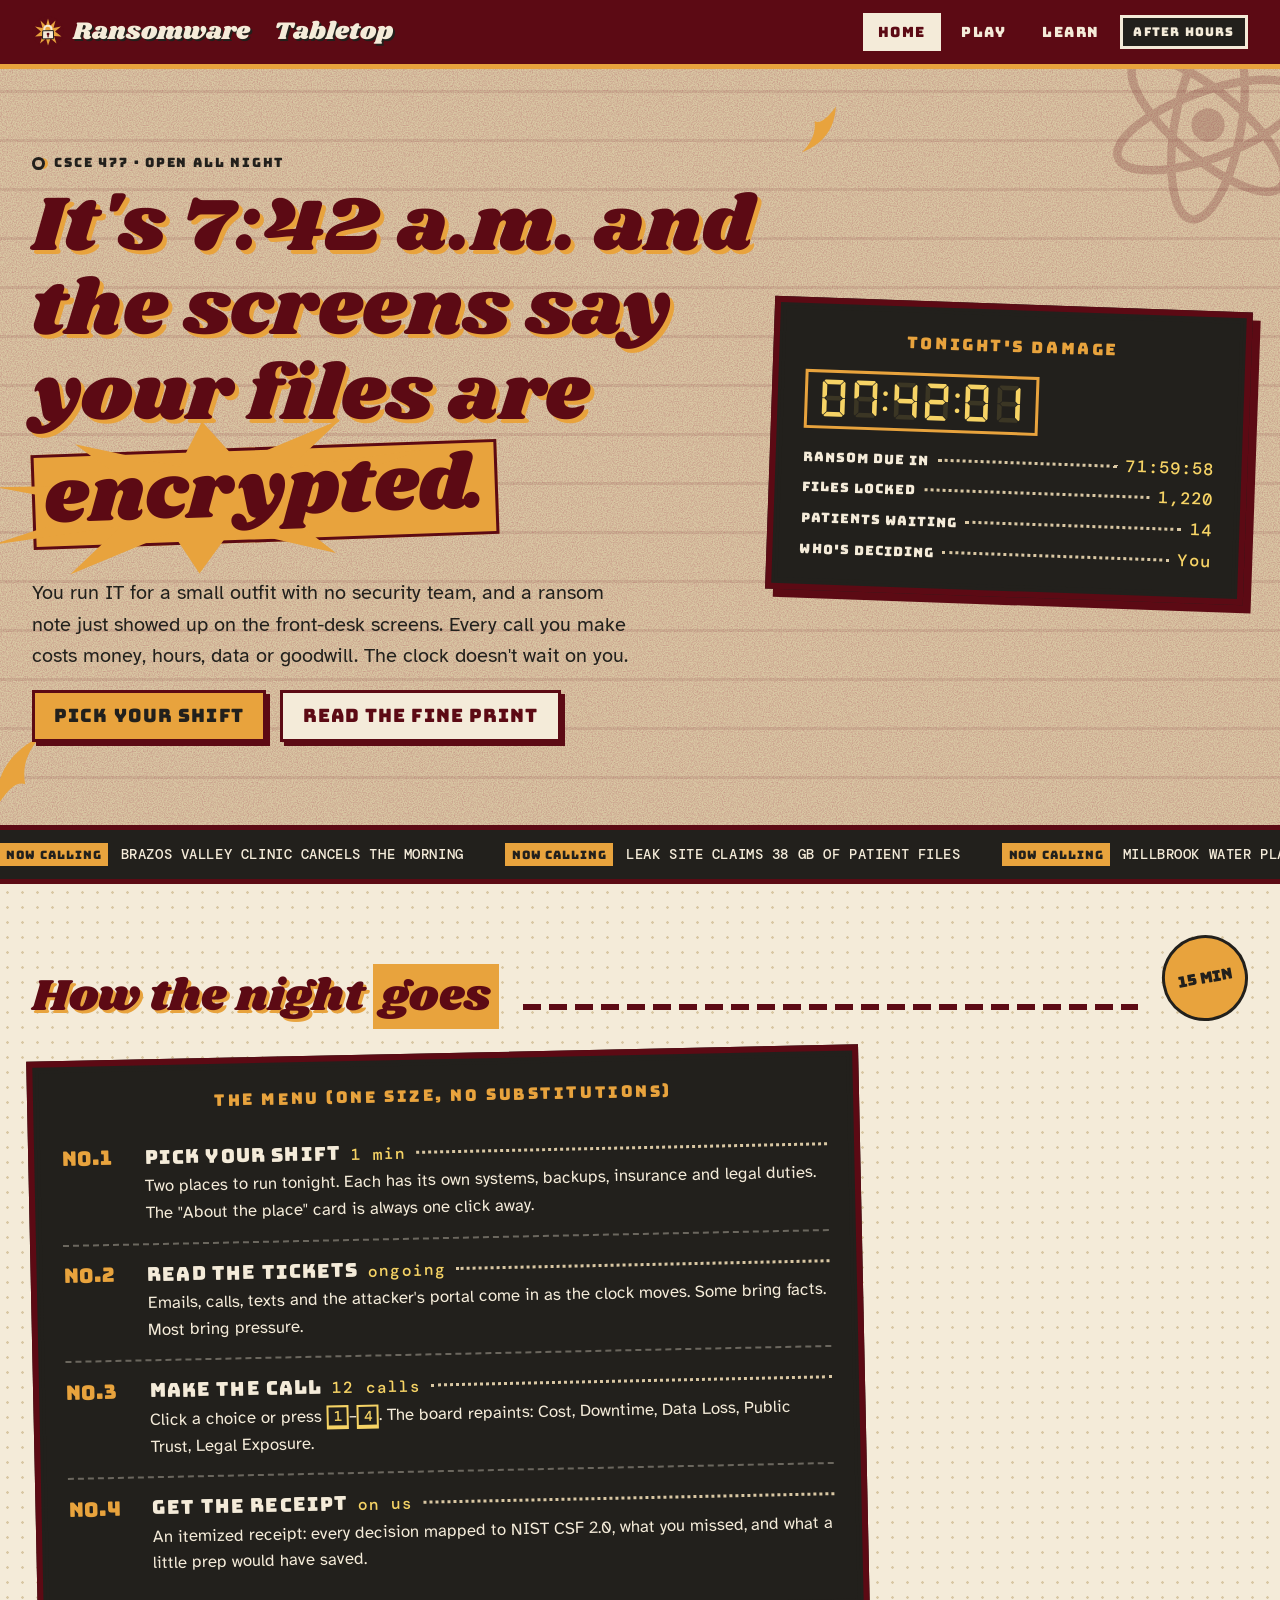
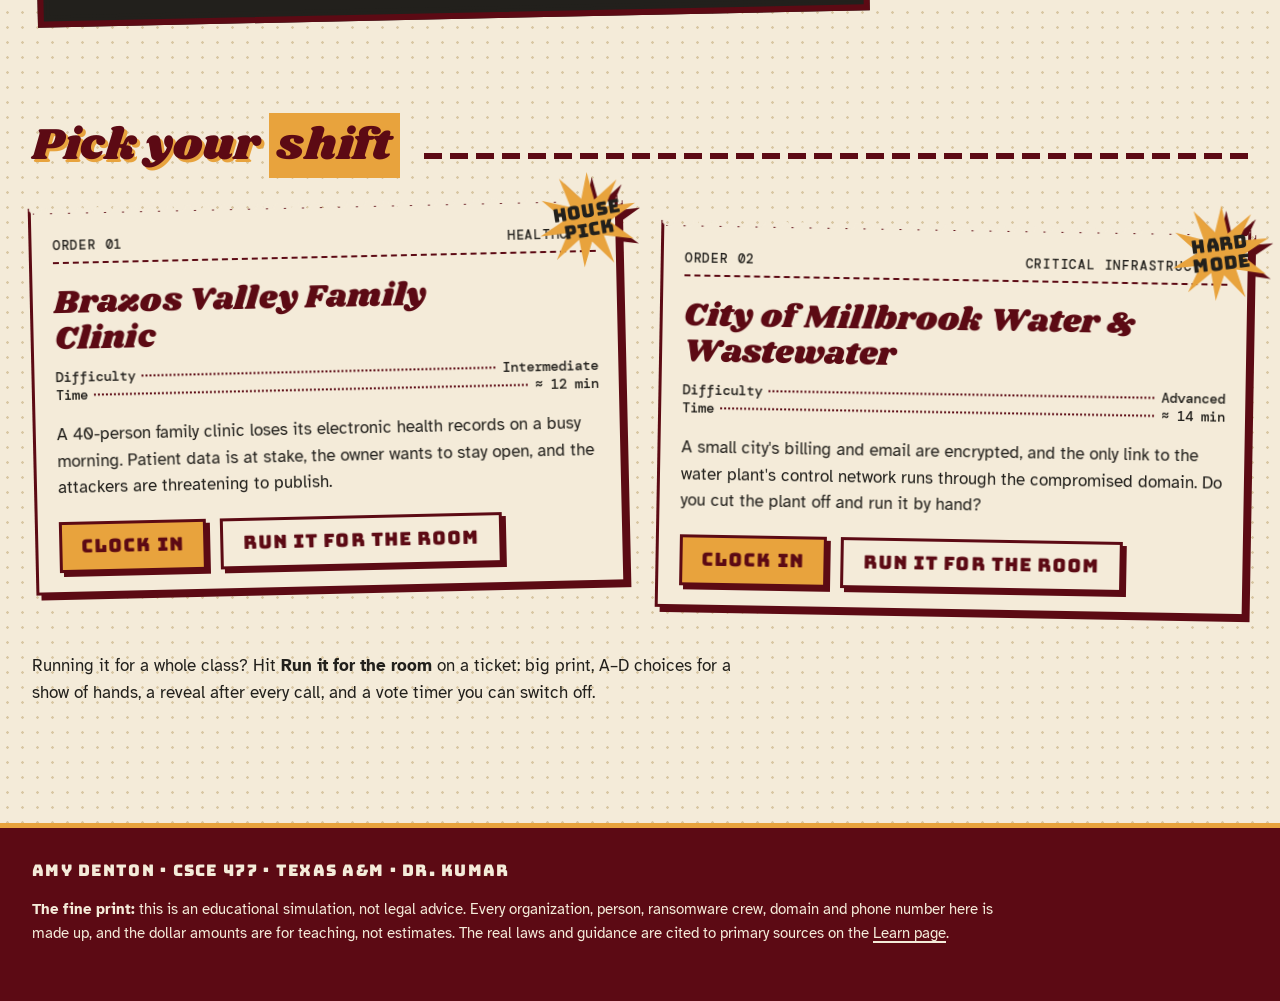
==== commit ddf94824: "Restyle: Northgate chicken-joint x incident war room; self-hosted OFL fonts; palette-only colors; me" ====
--- a/index.html
+++ b/index.html
@@ -7,15 +7,17 @@
   <meta name="description" content="A browser-based, choose-your-path ransomware incident-response tabletop exercise mapped to NIST SP 800-61 Rev. 3 and CSF 2.0.">
   <meta property="og:type" content="website">
   <meta property="og:title" content="Ransomware Tabletop">
-  <meta property="og:description" content="It's 7:42 a.m. The screens say your files are encrypted. Make the calls, then see how your response maps to NIST.">
+  <meta property="og:description" content="It's 7:42 a.m. and the screens say your files are encrypted. Make the calls, then read the receipt.">
   <meta property="og:url" content="https://agdenton3.github.io/ransomware-tabletop/">
-  <meta name="theme-color" content="#A10006">
+  <meta name="theme-color" content="#5C0A14">
   <link rel="icon" href="assets/favicon.svg" type="image/svg+xml">
+  <link rel="preload" href="assets/fonts/Shrikhand-Regular.ttf" as="font" type="font/ttf" crossorigin>
+  <link rel="preload" href="assets/fonts/Bungee-Regular.ttf" as="font" type="font/ttf" crossorigin>
   <link rel="stylesheet" href="css/styles.css">
   <script type="module" src="js/ui/home.js"></script>
 </head>
 <body>
-  <a class="skip-link" href="#main">Skip to content</a>
+  <a class="skip-link" href="#main">Skip to the counter</a>
   <header class="site-header">
     <div class="wrap">
       <a class="brand" href="index.html"><img class="mark" src="assets/favicon.svg" alt=""> Ransomware&nbsp;<em>Tabletop</em></a>
@@ -23,64 +25,72 @@
         <a href="index.html" aria-current="page">Home</a>
         <a href="play.html">Play</a>
         <a href="learn.html">Learn</a>
-        <button class="theme-toggle" type="button">Dark mode</button>
+        <button class="theme-toggle" type="button">After hours</button>
       </nav>
     </div>
   </header>
 
   <main id="main">
     <section class="hero" aria-labelledby="hero-title">
+      <svg class="shape orbit" viewBox="0 0 100 100" aria-hidden="true" focusable="false"><g fill="none" stroke="currentColor" stroke-width="4" stroke-linecap="round"><ellipse cx="50" cy="50" rx="46" ry="16" transform="rotate(-20 50 50)"/><ellipse cx="50" cy="50" rx="46" ry="16" transform="rotate(40 50 50)"/><ellipse cx="50" cy="50" rx="46" ry="16" transform="rotate(100 50 50)"/></g><circle cx="50" cy="50" r="8" fill="currentColor"/></svg>
+      <svg class="shape boomerang b1" viewBox="0 0 100 100" aria-hidden="true" focusable="false"><path fill="currentColor" d="M6 70 C24 30 52 14 94 12 C70 24 58 36 52 58 C44 50 30 54 6 70 Z"/></svg>
+      <svg class="shape boomerang b2" viewBox="0 0 100 100" aria-hidden="true" focusable="false"><path fill="currentColor" d="M6 70 C24 30 52 14 94 12 C70 24 58 36 52 58 C44 50 30 54 6 70 Z"/></svg>
       <div class="wrap hero-grid">
-        <div>
-          <p class="eyebrow">Incident 0742 · CSCE 477 tabletop</p>
-          <h1 id="hero-title" aria-label="It's 7:42 a.m. The screens say your files are encrypted.">It's 7:42 a.m.<br>The screens say your files are <span class="redact" id="scramble" aria-hidden="true">encrypted</span></h1>
-          <p class="lede">You're the IT lead at a small organization with no security team. A ransom note just appeared. Every call costs money, hours, data or trust, and the clock doesn't wait for you.</p>
+        <div class="hero-sign">
+          <p class="eyebrow">CSCE 477 · open all night</p>
+          <h1 id="hero-title">It's 7:42 a.m. and the screens say your files are <span class="key-word"><svg class="burst" viewBox="0 0 100 100" aria-hidden="true" focusable="false" preserveAspectRatio="none"><path fill="currentColor" d="M50 2 L57 30 L80 10 L68 37 L98 34 L72 52 L96 70 L66 66 L76 94 L54 72 L46 98 L41 70 L18 90 L30 63 L2 66 L27 50 L4 30 L33 37 L22 8 L44 29 Z"/></svg>encrypted.</span></h1>
+          <p class="lede">You run IT for a small outfit with no security team, and a ransom note just showed up on the front-desk screens. Every call you make costs money, hours, data or goodwill. The clock doesn't wait on you.</p>
           <div class="btn-row">
-            <a class="btn" href="#scenarios">Open a case file</a>
-            <a class="btn btn-secondary" href="learn.html">How NIST frames it</a>
+            <a class="btn" href="#scenarios">Pick your shift</a>
+            <a class="btn btn-secondary" href="learn.html">Read the fine print</a>
           </div>
         </div>
-        <aside class="hero-console" aria-label="Simulated incident status">
-          <div class="row"><span>Local time</span><span class="ok">● Live</span></div>
-          <div class="row" style="display:block"><span>Clinic front desk</span><span class="big" id="hero-clock">07:42:00</span></div>
-          <div class="row" style="display:block"><span class="warn">Ransom deadline</span><span class="big warn" id="hero-deadline">71:59:59</span></div>
-          <div class="row"><span>Files encrypted</span><span class="warn" id="hero-files">1,218</span></div>
-          <div class="row"><span>Status</span><span class="warn"><span class="blink">■</span> Awaiting your call</span></div>
+        <aside class="menu-board damage-board" aria-label="Tonight's damage (simulated)">
+          <p class="menu-title">Tonight's damage</p>
+          <div class="scoreboard" aria-label="Clinic clock"><span class="ghost" aria-hidden="true">88:88:88</span><span class="live" id="hero-clock">07:42:00</span></div>
+          <dl>
+            <div class="row"><dt>Ransom due in</dt><span class="leader" aria-hidden="true"></span><dd id="hero-deadline">71:59:59</dd></div>
+            <div class="row"><dt>Files locked</dt><span class="leader" aria-hidden="true"></span><dd id="hero-files">1,218</dd></div>
+            <div class="row"><dt>Patients waiting</dt><span class="leader" aria-hidden="true"></span><dd>14</dd></div>
+            <div class="row"><dt>Who's deciding</dt><span class="leader" aria-hidden="true"></span><dd>You</dd></div>
+          </dl>
         </aside>
       </div>
     </section>
     <div class="ticker" aria-hidden="true">
       <div class="ticker-track" id="ticker">
-        <span>Brazos Valley clinic cancels morning appointments</span>
+        <span>Brazos Valley clinic cancels the morning</span>
         <span>Leak site claims 38 GB of patient files</span>
-        <span>Millbrook water plant switches to manual operation</span>
-        <span>City council called into emergency session</span>
-        <span>Residents ask: is the water safe?</span>
+        <span>Millbrook water plant goes to manual</span>
+        <span>City council called in after dark</span>
+        <span>"Is the water safe?" asks half of town</span>
         <span>Backup tapes untested for 18 months</span>
-        <span>Attacker portal: “Price doubles in 72 hours”</span>
-        <span>All organizations in this exercise are fictional</span>
+        <span>Every business here is made up</span>
       </div>
     </div>
 
     <section class="section" aria-labelledby="how">
       <div class="wrap">
-        <div class="section-head"><h2 id="how">How it <em>works</em></h2><span class="count" aria-hidden="true">≈15 min</span></div>
-        <ol class="steps">
-          <li><strong>Open a case file</strong>Each organization has its own systems, backups, insurance and legal duties. The org profile is always one click away.</li>
-          <li><strong>Read the inbox</strong>Emails, calls, texts and the attacker's portal arrive as the clock moves. Some bring facts. Some bring pressure.</li>
-          <li><strong>Make the call</strong>Click or press <kbd>1</kbd>–<kbd>4</kbd>. Five meters react: Cost, Downtime, Data Loss, Public Trust, Legal Exposure.</li>
-          <li><strong>Face the debrief</strong>A stamped grade, every decision mapped to NIST CSF 2.0, what you missed, and what preparation would have changed.</li>
-        </ol>
+        <div class="section-head"><h2 id="how">How the night <em>goes</em></h2><span class="count" aria-hidden="true">15 min</span></div>
+        <div class="menu-board tilt-l" style="max-width:52rem">
+          <p class="menu-title">The menu (one size, no substitutions)</p>
+          <ol class="steps">
+            <li><strong>Pick your shift <span class="price">1 min</span></strong><span>Two places to run tonight. Each has its own systems, backups, insurance and legal duties. The "About the place" card is always one click away.</span></li>
+            <li><strong>Read the tickets <span class="price">ongoing</span></strong><span>Emails, calls, texts and the attacker's portal come in as the clock moves. Some bring facts. Most bring pressure.</span></li>
+            <li><strong>Make the call <span class="price">12 calls</span></strong><span>Click a choice or press <kbd>1</kbd>–<kbd>4</kbd>. The board repaints: Cost, Downtime, Data Loss, Public Trust, Legal Exposure.</span></li>
+            <li><strong>Get the receipt <span class="price">on us</span></strong><span>An itemized receipt: every decision mapped to NIST CSF 2.0, what you missed, and what a little prep would have saved.</span></li>
+          </ol>
+        </div>
       </div>
     </section>
 
     <section class="section" id="scenarios" aria-labelledby="pick" tabindex="-1">
       <div class="wrap">
-        <div class="section-head"><h2 id="pick">Case <em>files</em></h2><span class="count" aria-hidden="true">02</span></div>
+        <div class="section-head"><h2 id="pick">Pick your <em>shift</em></h2></div>
         <div class="case-files" id="scenario-list">
-          <p class="muted">Loading scenarios…</p>
+          <p>Warming up the fryer…</p>
         </div>
-        <p class="muted" style="margin-top:2.2rem">Running it for a class? <strong>Presentation mode</strong> gives big text, A–D choices for a show-of-hands vote, a dramatic reveal after each decision, and an optional vote timer.</p>
+        <p style="margin-top:2.6rem;max-width:44rem">Running it for a whole class? Hit <strong>Run it for the room</strong> on a ticket: big print, A–D choices for a show of hands, a reveal after every call, and a vote timer you can switch off.</p>
       </div>
     </section>
   </main>
@@ -88,7 +98,7 @@
   <footer class="site-footer">
     <div class="wrap">
       <p class="credit">Amy Denton · CSCE 477 · Texas A&amp;M · Dr. Kumar</p>
-      <p class="disclaimer"><strong>Disclaimer:</strong> This is an educational simulation, not legal advice. All organizations, people, ransomware groups, domains and phone numbers are fictional, and in-game costs are illustrative. Real laws and guidance are cited to primary sources on the <a href="learn.html#references">Learn page</a>.</p>
+      <p class="disclaimer"><strong>The fine print:</strong> this is an educational simulation, not legal advice. Every organization, person, ransomware crew, domain and phone number here is made up, and the dollar amounts are for teaching, not estimates. The real laws and guidance are cited to primary sources on the <a href="learn.html#references">Learn page</a>.</p>
     </div>
   </footer>
 </body>
--- a/css/styles.css
+++ b/css/styles.css
@@ -1,71 +1,87 @@
-/* Ransomware Tabletop: design system
-   Signage / incident-room aesthetic. Sangria red (#A10006) on alabaster (#F9F9F9).
-   Condensed display type, hard rules, stamps and tiles. System fonts only. */
-
-/* ---------- tokens ---------- */
+/* Ransomware Tabletop
+   "Late-night Northgate chicken joint meets incident war room."
+   Hand-painted sign lettering, a menu board, order tickets, fryer paper, sauce-cup gold,
+   and a little 1960s atomic/Googie. Palette and type are fixed by CLAUDE.md > Design. */
+
+/* ---------- fonts (self-hosted, OFL; see assets/fonts/OFL-*.txt) ---------- */
+@font-face { font-family: "Shrikhand"; src: url("../assets/fonts/Shrikhand-Regular.ttf") format("truetype"); font-weight: 400; font-display: swap; }
+@font-face { font-family: "Bungee"; src: url("../assets/fonts/Bungee-Regular.ttf") format("truetype"); font-weight: 400; font-display: swap; }
+@font-face { font-family: "Atkinson Hyperlegible"; src: url("../assets/fonts/AtkinsonHyperlegible-Regular.ttf") format("truetype"); font-weight: 400; font-style: normal; font-display: swap; }
+@font-face { font-family: "Atkinson Hyperlegible"; src: url("../assets/fonts/AtkinsonHyperlegible-Bold.ttf") format("truetype"); font-weight: 700; font-style: normal; font-display: swap; }
+@font-face { font-family: "Atkinson Hyperlegible"; src: url("../assets/fonts/AtkinsonHyperlegible-Italic.ttf") format("truetype"); font-weight: 400; font-style: italic; font-display: swap; }
+@font-face { font-family: "DM Mono"; src: url("../assets/fonts/DMMono-Regular.ttf") format("truetype"); font-weight: 400; font-display: swap; }
+@font-face { font-family: "DM Mono"; src: url("../assets/fonts/DMMono-Medium.ttf") format("truetype"); font-weight: 500; font-display: swap; }
+@font-face { font-family: "DSEG7 Classic"; src: url("../assets/fonts/DSEG7Classic-Bold.woff2") format("woff2"); font-weight: 700; font-display: swap; }
+
+/* ---------- palette (the only colours in the site) ---------- */
 :root {
-  --font-display: "Avenir Next Condensed", "Helvetica Neue", "Arial Narrow", "Roboto Condensed", "sans-serif-condensed", Arial, sans-serif;
-  --font-body: system-ui, -apple-system, "Segoe UI", Roboto, "Helvetica Neue", Arial, sans-serif;
-  --font-serif: Charter, "Iowan Old Style", "Palatino Linotype", Georgia, serif;
-  --font-mono: ui-monospace, "SF Mono", Menlo, Consolas, "Liberation Mono", monospace;
-
-  --red: #A10006;            /* sangria: fills, signage */
-  --red-deep: #6e0004;
-  --on-red: #F9F9F9;
-  --on-red-soft: #ffb3b5;
-  --paper: #F9F9F9;          /* alabaster */
-  --paper-2: #efebe8;
-  --surface: #ffffff;
-  --ink: #141010;
-  --muted: #5a504d;
-  --rule: #141010;           /* hard rules */
-  --line: #ddd5d1;           /* soft rules */
-  --accent: #A10006;         /* accent TEXT colour */
-  --accent-soft: #f7e4e4;
-  --threat: #141010;
-  --threat-ink: #F9F9F9;
-  --threat-line: #3b3030;
-  --good: #1d6b35;
-  --warn: #8a5a00;
-  --bad: #A10006;
-  --focus: #1a5fb4;
-
-  --gv-bg: #f4e4ef; --gv-fg: #74224f;
-  --id-bg: #dfeaf6; --id-fg: #1b4f80;
-  --pr-bg: #e7e5f6; --pr-fg: #3b3787;
-  --de-bg: #faefd2; --de-fg: #6e4a00;
-  --rs-bg: #f9dede; --rs-fg: #8c0005;
-  --rc-bg: #e0f0e3; --rc-fg: #22602e;
-
-  --surface-2: var(--paper-2);
+  --maroon: #5C0A14;
+  --sauce: #E8A33D;
+  --fry: #F6D365;
+  --paper: #F4EBD9;
+  --ketchup: #C8361C;
+  --pickle: #4F6B3A;
+  --chalk: #22201C;
+  --grease: #D9C7A3;
+
+  --font-display: "Shrikhand", cursive;
+  --font-sign: "Bungee", sans-serif;
+  --font-body: "Atkinson Hyperlegible", sans-serif;
+  --font-mono: "DM Mono", monospace;
+  --font-clock: "DSEG7 Classic", monospace;
+
+  /* semantic roles (light: daytime counter) */
   --bg: var(--paper);
-  --shadow-hard: 6px 6px 0 var(--ink);
+  --ink: var(--chalk);
+  --heading: var(--maroon);
+  --heading-shadow: var(--sauce);
+  --line: var(--maroon);
+  --rule: var(--grease);
+  --shadow: var(--maroon);
+  --link: var(--maroon);
+  --card: var(--paper);
+  --alt: var(--grease);
+  --alt-ink: var(--chalk);
+  --board: var(--chalk);
+  --board-ink: var(--paper);
+  --board-accent: var(--sauce);
+  --good-text: var(--pickle);
+  --dots: var(--grease);
+  --wall: var(--grease);
+
+  /* bottle caps (each pair checked; codes render at 24px) */
+  --cap-GV: var(--maroon);  --cap-GV-ink: var(--paper);
+  --cap-ID: var(--chalk);   --cap-ID-ink: var(--fry);
+  --cap-PR: var(--grease);  --cap-PR-ink: var(--maroon);
+  --cap-DE: var(--sauce);   --cap-DE-ink: var(--chalk);
+  --cap-RS: var(--ketchup); --cap-RS-ink: var(--paper);
+  --cap-RC: var(--pickle);  --cap-RC-ink: var(--paper);
+
   --maxw: 76rem;
-  --dur: 450ms;
+  --tilt: 1;
   color-scheme: light;
 }
 
+/* "after hours" */
 @media (prefers-color-scheme: dark) {
   :root:not([data-theme="light"]) {
-    --paper: #110c0c; --paper-2: #1f1717; --surface: #191212; --ink: #F9F9F9; --muted: #c2b8b6;
-    --rule: #F9F9F9; --line: #3a2f2f; --accent: #ff6a6f; --accent-soft: #2e1515;
-    --threat: #050303; --threat-line: #3b3030; --good: #7fd39a; --warn: #f0c35a; --bad: #ff6a6f; --focus: #8ab4f8;
-    --gv-bg: #3d2233; --gv-fg: #f2bfdc; --id-bg: #1d3148; --id-fg: #a9cdf2; --pr-bg: #2a2850; --pr-fg: #c6c3f5;
-    --de-bg: #3b2f12; --de-fg: #f3d58a; --rs-bg: #4a1517; --rs-fg: #ffb3b5; --rc-bg: #1e3a25; --rc-fg: #a6e0b2;
-    --shadow-hard: 6px 6px 0 #000; color-scheme: dark;
+    --bg: var(--chalk); --ink: var(--paper); --heading: var(--paper); --heading-shadow: var(--maroon);
+    --line: var(--grease); --rule: var(--maroon); --shadow: var(--sauce); --link: var(--sauce);
+    --card: var(--chalk); --alt: var(--maroon); --alt-ink: var(--paper);
+    --board: var(--maroon); --good-text: var(--sauce); --dots: var(--maroon); --wall: var(--chalk);
+    color-scheme: dark;
   }
 }
 :root[data-theme="dark"] {
-  --paper: #110c0c; --paper-2: #1f1717; --surface: #191212; --ink: #F9F9F9; --muted: #c2b8b6;
-  --rule: #F9F9F9; --line: #3a2f2f; --accent: #ff6a6f; --accent-soft: #2e1515;
-  --threat: #050303; --threat-line: #3b3030; --good: #7fd39a; --warn: #f0c35a; --bad: #ff6a6f; --focus: #8ab4f8;
-  --gv-bg: #3d2233; --gv-fg: #f2bfdc; --id-bg: #1d3148; --id-fg: #a9cdf2; --pr-bg: #2a2850; --pr-fg: #c6c3f5;
-  --de-bg: #3b2f12; --de-fg: #f3d58a; --rs-bg: #4a1517; --rs-fg: #ffb3b5; --rc-bg: #1e3a25; --rc-fg: #a6e0b2;
-  --shadow-hard: 6px 6px 0 #000; color-scheme: dark;
+  --bg: var(--chalk); --ink: var(--paper); --heading: var(--paper); --heading-shadow: var(--maroon);
+  --line: var(--grease); --rule: var(--maroon); --shadow: var(--sauce); --link: var(--sauce);
+  --card: var(--chalk); --alt: var(--maroon); --alt-ink: var(--paper);
+  --board: var(--maroon); --good-text: var(--sauce); --dots: var(--maroon); --wall: var(--chalk);
+  color-scheme: dark;
 }
 
 @media (prefers-reduced-motion: reduce) {
-  :root { --dur: 0ms; }
+  :root { --tilt: 0; }
   *, *::before, *::after { animation-duration: 0ms !important; animation-iteration-count: 1 !important; transition-duration: 0ms !important; scroll-behavior: auto !important; }
 }
 
@@ -73,454 +89,530 @@
 *, *::before, *::after { box-sizing: border-box; }
 html { scroll-behavior: smooth; -webkit-text-size-adjust: 100%; }
 body {
-  margin: 0; background: var(--paper); color: var(--ink);
-  font: 1rem/1.6 var(--font-body);
+  margin: 0; color: var(--ink); background-color: var(--bg);
+  font: 1.05rem/1.6 var(--font-body);
   min-height: 100vh; display: flex; flex-direction: column;
-  background-image: radial-gradient(rgba(127, 110, 110, .07) 1px, transparent 1px);
-  background-size: 4px 4px;
-}
-::selection { background: var(--red); color: var(--on-red); }
+  /* fryer-paper halftone, kept faint */
+  background-image: radial-gradient(var(--dots) 1.1px, transparent 1.5px);
+  background-size: 15px 15px;
+}
+::selection { background: var(--sauce); color: var(--chalk); }
 main { flex: 1; }
 img, svg { max-width: 100%; }
-h1, h2, h3, h4 { font-family: var(--font-display); font-stretch: condensed; font-weight: 800; line-height: .98; margin: 0 0 .45em; text-transform: uppercase; letter-spacing: -.005em; }
-h1 { font-size: clamp(2.6rem, 7vw, 5.6rem); }
-h2 { font-size: clamp(1.9rem, 4vw, 3rem); }
-h3 { font-size: 1.35rem; line-height: 1.05; }
-h1 em, h2 em, h3 em { font-style: normal; color: var(--accent); }
+h1, h2, h3 { font-family: var(--font-display); font-weight: 400; color: var(--heading); line-height: 1.08; margin: 0 0 .45em; letter-spacing: .005em; }
+h1 { font-size: clamp(2.5rem, 6.2vw, 4.9rem); text-shadow: 4px 4px 0 var(--heading-shadow); }
+h2 { font-size: clamp(1.9rem, 3.8vw, 2.8rem); text-shadow: 3px 3px 0 var(--heading-shadow); }
+h3 { font-size: 1.45rem; }
+h1 em, h2 em { font-style: normal; color: var(--maroon); background: var(--sauce); padding: 0 .18em; box-decoration-break: clone; -webkit-box-decoration-break: clone; text-shadow: none; }
 p { margin: 0 0 1em; }
-a { color: var(--accent); text-underline-offset: .2em; text-decoration-thickness: 2px; }
-a:hover { text-decoration-thickness: 3px; }
-:focus-visible { outline: 3px solid var(--focus); outline-offset: 3px; }
-[tabindex="-1"]:focus { outline: none; }
-code, kbd { font-family: var(--font-mono); font-size: .88em; }
-kbd { border: 2px solid var(--rule); padding: 0 .35em; background: var(--surface); color: var(--ink); font-weight: 700; }
+a { color: var(--link); text-decoration-thickness: 2px; text-underline-offset: .2em; }
+a:hover { text-decoration-style: wavy; }
+:focus-visible { outline: 4px solid var(--sauce); outline-offset: 2px; box-shadow: 0 0 0 2px var(--chalk); }
+[tabindex="-1"]:focus { outline: none; box-shadow: none; }
+code, kbd { font-family: var(--font-mono); }
+kbd { font: 500 .85em var(--font-mono); border: 2px solid var(--line); border-bottom-width: 4px; padding: 0 .35em; background: var(--card); color: var(--ink); }
 .sr-only { position: absolute !important; width: 1px; height: 1px; padding: 0; margin: -1px; overflow: hidden; clip: rect(0 0 0 0); white-space: nowrap; border: 0; }
-.skip-link { position: absolute; left: .5rem; top: -3rem; background: var(--red); color: var(--on-red); padding: .5rem .9rem; z-index: 100; font-weight: 700; }
+.skip-link { position: absolute; left: .5rem; top: -4rem; background: var(--chalk); color: var(--paper); padding: .6rem 1rem; z-index: 100; font-family: var(--font-sign); }
 .skip-link:focus { top: .5rem; }
 .wrap { width: min(100% - 2rem, var(--maxw)); margin-inline: auto; }
-.muted { color: var(--muted); }
-.eyebrow { font: 700 .74rem/1.2 var(--font-mono); letter-spacing: .14em; text-transform: uppercase; color: var(--accent); margin-bottom: .8rem; display: flex; align-items: center; gap: .6rem; }
-.eyebrow::before { content: ""; width: 1.6rem; height: 3px; background: currentColor; flex: none; }
-.lede { font: 1.2rem/1.55 var(--font-serif); color: var(--muted); max-width: 40rem; }
+.muted { opacity: .86; }
+.eyebrow { font: .8rem/1.3 var(--font-sign); letter-spacing: .14em; text-transform: uppercase; color: var(--heading); margin: 0 0 .8rem; display: flex; align-items: center; gap: .6rem; }
+.eyebrow::before { content: ""; width: .8rem; height: .8rem; border-radius: 50%; border: 3px solid currentColor; box-shadow: 4px 0 0 -1px var(--sauce); flex: none; }
+.lede { font-size: 1.22rem; max-width: 38rem; }
 .stack > * + * { margin-top: 1rem; }
 .hidden { display: none !important; }
-
-/* ---------- header / footer ---------- */
-.site-header { background: var(--red); color: var(--on-red); border-bottom: 4px solid var(--ink); position: relative; z-index: 30; }
-.site-header .wrap { display: flex; align-items: center; gap: 1rem; min-height: 3.6rem; flex-wrap: wrap; }
-.brand { font: 800 1.35rem/1 var(--font-display); font-stretch: condensed; text-transform: uppercase; color: var(--on-red); text-decoration: none; display: flex; align-items: center; gap: .55rem; letter-spacing: .02em; }
-.brand .mark { width: 1.8rem; height: 1.8rem; border: 2px solid var(--on-red); }
-.brand em { font-style: normal; color: var(--on-red); opacity: .85; font-weight: 500; }
-.site-nav { margin-left: auto; display: flex; gap: 0; align-items: stretch; }
-.site-nav a { color: var(--on-red); text-decoration: none; padding: .55rem .9rem; font: 700 .82rem var(--font-mono); text-transform: uppercase; letter-spacing: .08em; }
-.site-nav a:hover { background: var(--red-deep); }
-.site-nav a[aria-current="page"] { background: var(--on-red); color: var(--red); }
-.site-nav a:focus-visible, .theme-toggle:focus-visible, .brand:focus-visible { outline-color: var(--on-red); }
-.theme-toggle { background: transparent; border: 2px solid var(--on-red); color: var(--on-red); padding: .3rem .6rem; font: 700 .7rem var(--font-mono); text-transform: uppercase; letter-spacing: .08em; cursor: pointer; margin-left: .5rem; align-self: center; }
-.theme-toggle:hover { background: var(--on-red); color: var(--red); }
-.site-footer { border-top: 4px solid var(--ink); margin-top: 3rem; padding: 1.75rem 0 2.25rem; font-size: .9rem; color: var(--muted); background: var(--paper-2); }
-.site-footer .credit { font: 800 1.2rem var(--font-display); font-stretch: condensed; text-transform: uppercase; color: var(--ink); letter-spacing: .02em; }
-.disclaimer { font-size: .86rem; color: var(--muted); max-width: 60rem; }
-
-/* ---------- cards / sections ---------- */
-.card { background: var(--surface); border: 2px solid var(--rule); padding: 1.3rem 1.4rem; }
+.icon { display: inline-block; vertical-align: -.25em; flex: none; }
+.shape { display: block; }
+
+/* tilt helpers (switched off by reduced motion) */
+.tilt-l { transform: rotate(calc(-1.2deg * var(--tilt))); }
+.tilt-r { transform: rotate(calc(1.4deg * var(--tilt))); }
+
+/* ---------- header: the shop sign ---------- */
+.site-header { background: var(--maroon); color: var(--paper); border-bottom: 5px solid var(--sauce); position: relative; z-index: 30; }
+.site-header .wrap { display: flex; align-items: center; gap: 1rem; min-height: 4rem; flex-wrap: wrap; }
+.brand { font: 1.55rem/1 var(--font-display); color: var(--paper); text-decoration: none; display: flex; align-items: center; gap: .55rem; text-shadow: 2px 2px 0 var(--chalk); }
+.brand .mark { width: 2rem; height: 2rem; }
+.brand em { font-style: normal; color: var(--paper); }
+.site-nav { margin-left: auto; display: flex; gap: .35rem; align-items: center; flex-wrap: wrap; }
+.site-nav a { color: var(--paper); text-decoration: none; padding: .45rem .75rem; font: .88rem var(--font-sign); letter-spacing: .1em; border: 3px solid transparent; }
+.site-nav a:hover { border-color: var(--paper); }
+.site-nav a[aria-current="page"] { background: var(--paper); color: var(--maroon); border-color: var(--paper); }
+.theme-toggle { background: var(--chalk); border: 3px solid var(--paper); color: var(--paper); padding: .35rem .65rem; font: .75rem var(--font-sign); letter-spacing: .1em; cursor: pointer; }
+.theme-toggle:hover { background: var(--paper); color: var(--chalk); }
+.site-footer { margin-top: 3rem; padding: 2rem 0 2.5rem; background: var(--maroon); color: var(--paper); border-top: 5px solid var(--sauce); font-size: .95rem; }
+.site-footer a { color: var(--paper); }
+.site-footer .credit { font: 1rem var(--font-sign); letter-spacing: .08em; }
+.disclaimer { max-width: 62rem; }
+
+/* ---------- generic blocks ---------- */
+.card { background: var(--card); border: 3px solid var(--line); padding: 1.3rem 1.4rem; box-shadow: 5px 5px 0 var(--shadow); }
 .card > :last-child { margin-bottom: 0; }
-.card h3 { margin-bottom: .45em; }
-.section { padding: 3rem 0; }
-.section-head { display: flex; justify-content: space-between; align-items: end; gap: 1rem; border-bottom: 4px solid var(--rule); padding-bottom: .6rem; margin-bottom: 2rem; flex-wrap: wrap; }
+.section { padding: 3.2rem 0; }
+.section-head { display: flex; align-items: flex-end; gap: 1rem 1.5rem; margin-bottom: 2rem; flex-wrap: wrap; position: relative; }
 .section-head h2 { margin: 0; }
-.section-head .count { font: 800 3.5rem/.8 var(--font-display); font-stretch: condensed; color: transparent; -webkit-text-stroke: 2px var(--accent); }
-.grid { display: grid; gap: 1.25rem; }
+.section-head::after { content: ""; flex: 1 1 8rem; height: 6px; background: repeating-linear-gradient(90deg, var(--line) 0 18px, transparent 18px 26px); margin-bottom: .7rem; }
+.section-head .count { order: 3; font: .95rem/1.05 var(--font-sign); text-align: center; padding: .3rem; color: var(--chalk); background: var(--sauce); border: 3px solid var(--chalk); border-radius: 50%; width: 5.4rem; height: 5.4rem; display: grid; place-items: center; transform: rotate(calc(-10deg * var(--tilt))); }
+.grid { display: grid; gap: 1.4rem; }
 .grid-2 { grid-template-columns: repeat(auto-fit, minmax(19rem, 1fr)); }
-.grid-3 { grid-template-columns: repeat(auto-fit, minmax(15rem, 1fr)); }
-
-/* ---------- buttons ---------- */
+
+/* ---------- buttons: printed stickers ---------- */
 .btn {
-  display: inline-flex; align-items: center; justify-content: center; gap: .5rem;
-  font: 800 1rem/1 var(--font-display); font-stretch: condensed; text-transform: uppercase; letter-spacing: .06em;
-  padding: .85rem 1.3rem; border: 2px solid var(--rule); background: var(--red); color: var(--on-red);
-  cursor: pointer; text-decoration: none; min-height: 2.9rem; box-shadow: 4px 4px 0 var(--rule);
-  transition: transform .12s ease, box-shadow .12s ease, background .12s ease;
-}
-.btn:hover { transform: translate(-2px, -2px); box-shadow: 6px 6px 0 var(--rule); }
-.btn:active { transform: translate(3px, 3px); box-shadow: 0 0 0 var(--rule); }
-a.btn::after { content: "→"; font-family: var(--font-body); font-weight: 700; transition: transform .15s ease; }
-a.btn:hover::after { transform: translateX(3px); }
-.btn-secondary { background: var(--surface); color: var(--ink); }
-.btn-ghost { background: transparent; color: var(--ink); box-shadow: none; }
-.btn-ghost:hover { background: var(--paper-2); box-shadow: 4px 4px 0 var(--rule); }
-.btn-row { display: flex; gap: .8rem; flex-wrap: wrap; }
-.btn[disabled] { opacity: .55; cursor: not-allowed; }
-
-/* ---------- CSF badges (square tags) ---------- */
-.badge { display: inline-flex; align-items: center; gap: .4rem; font: 700 .7rem/1 var(--font-mono); padding: .32rem .5rem; white-space: nowrap; border: 1.5px solid currentColor; text-transform: uppercase; letter-spacing: .04em; }
-.badge .code { font-weight: 800; padding-right: .4rem; border-right: 1.5px solid currentColor; }
-.badge-GV { background: var(--gv-bg); color: var(--gv-fg); }
-.badge-ID { background: var(--id-bg); color: var(--id-fg); }
-.badge-PR { background: var(--pr-bg); color: var(--pr-fg); }
-.badge-DE { background: var(--de-bg); color: var(--de-fg); }
-.badge-RS { background: var(--rs-bg); color: var(--rs-fg); }
-.badge-RC { background: var(--rc-bg); color: var(--rc-fg); }
-.badge-phase { background: transparent; color: var(--muted); font-weight: 600; text-transform: none; letter-spacing: 0; }
-.badge-key { background: var(--red); color: var(--on-red); border-color: var(--red); }
-
-/* ---------- numbered steps (big outline numerals) ---------- */
-.steps { list-style: none; padding: 0; margin: 0; counter-reset: step; display: grid; grid-template-columns: repeat(auto-fit, minmax(14rem, 1fr)); border-top: 2px solid var(--rule); border-left: 2px solid var(--rule); }
-.steps li { counter-increment: step; position: relative; padding: 1.2rem 1.3rem 1.4rem; border-right: 2px solid var(--rule); border-bottom: 2px solid var(--rule); background: var(--surface); transition: background .2s ease, color .2s ease; }
-.steps li::before { content: "0" counter(step); display: block; font: 800 4.4rem/.85 var(--font-display); font-stretch: condensed; color: transparent; -webkit-text-stroke: 2px var(--accent); margin-bottom: .7rem; transition: color .2s ease; }
-.steps li:hover { background: var(--red); color: var(--on-red); }
-.steps li:hover::before { color: var(--on-red); -webkit-text-stroke-color: var(--on-red); }
-.steps strong { display: block; font: 800 1.4rem/1.05 var(--font-display); font-stretch: condensed; text-transform: uppercase; margin-bottom: .35rem; }
+  display: inline-flex; align-items: center; justify-content: center; gap: .55rem;
+  font: 1.15rem/1 var(--font-sign); letter-spacing: .06em; text-transform: uppercase;
+  padding: .85rem 1.2rem; border: 3px solid var(--maroon); background: var(--sauce); color: var(--chalk);
+  cursor: pointer; text-decoration: none; min-height: 3rem; box-shadow: 4px 4px 0 var(--maroon);
+  transition: transform .08s ease, box-shadow .08s ease;
+}
+.btn:hover { transform: translate(-1px, -1px); box-shadow: 5px 5px 0 var(--maroon); }
+.btn:active { transform: translate(4px, 4px); box-shadow: 0 0 0 var(--maroon); }
+.btn-secondary, .btn-ghost { background: var(--paper); color: var(--maroon); }
+.btn-row { display: flex; gap: .9rem; flex-wrap: wrap; }
+.btn[disabled] { opacity: .6; cursor: not-allowed; }
+
+/* ---------- CSF badges: bottle caps ---------- */
+.badge { display: inline-flex; align-items: center; gap: .5rem; font: 500 .82rem var(--font-mono); color: inherit; }
+.badge .code {
+  width: 2.75rem; height: 2.75rem; flex: none; border-radius: 50%; display: grid; place-items: center;
+  font: 1.5rem/1 var(--font-sign); letter-spacing: 0; position: relative;
+  box-shadow: 0 0 0 3px var(--paper), 0 0 0 5px var(--chalk);
+}
+.badge .code::after { content: ""; position: absolute; inset: 3px; border-radius: 50%; border: 2px dashed currentColor; opacity: .55; }
+.badge-GV .code { background: var(--cap-GV); color: var(--cap-GV-ink); }
+.badge-ID .code { background: var(--cap-ID); color: var(--cap-ID-ink); }
+.badge-PR .code { background: var(--cap-PR); color: var(--cap-PR-ink); }
+.badge-DE .code { background: var(--cap-DE); color: var(--cap-DE-ink); }
+.badge-RS .code { background: var(--cap-RS); color: var(--cap-RS-ink); }
+.badge-RC .code { background: var(--cap-RC); color: var(--cap-RC-ink); }
+.badge .name { font: .78rem var(--font-sign); letter-spacing: .08em; }
+.badge-phase { font: 500 .8rem var(--font-mono); border-bottom: 2px dotted currentColor; }
+.badge-key { font: .78rem var(--font-sign); letter-spacing: .08em; background: var(--chalk); color: var(--fry); padding: .35rem .6rem; transform: rotate(calc(-3deg * var(--tilt))); }
+.badges { display: flex; gap: .6rem 1rem; flex-wrap: wrap; align-items: center; margin: .5rem 0 .6rem; }
+
+/* ---------- menu board (how it works, dashboards, tables) ---------- */
+.menu-board { background: var(--board); color: var(--board-ink); border: 6px solid var(--maroon); outline: 3px solid var(--chalk); outline-offset: -12px; padding: 1.6rem 1.7rem; position: relative; }
+.menu-board h2, .menu-board h3 { color: var(--board-ink); text-shadow: 3px 3px 0 var(--maroon); }
+.menu-title { font: 1rem var(--font-sign); letter-spacing: .16em; color: var(--board-accent); margin: 0 0 1rem; text-align: center; }
+.steps { list-style: none; padding: 0; margin: 0; display: grid; gap: 0; counter-reset: step; }
+.steps li { counter-increment: step; display: grid; grid-template-columns: 4.2rem 1fr; gap: .2rem 1rem; padding: 1rem 0; border-bottom: 2px dashed color-mix(in srgb, var(--paper) 35%, transparent); }
+.steps li:last-child { border-bottom: 0; }
+.steps li::before { content: "No." counter(step); grid-row: span 2; font: 1.25rem/1 var(--font-sign); color: var(--sauce); padding-top: .2rem; }
+.steps strong { font: 1.2rem var(--font-sign); letter-spacing: .06em; display: flex; gap: .6rem; align-items: baseline; }
+.steps strong::after { content: ""; flex: 1; border-bottom: 3px dotted var(--grease); transform: translateY(-.25em); }
+.steps .price { font: 500 1rem var(--font-mono); color: var(--fry); }
+.steps kbd { background: var(--chalk); color: var(--fry); border-color: var(--fry); }
 
 /* ---------- callout ---------- */
-.callout { border: 2px solid var(--rule); border-left: 10px solid var(--red); background: var(--surface); padding: 1rem 1.2rem; }
+.callout { background: var(--card); border: 3px solid var(--line); border-left-width: 12px; padding: 1rem 1.2rem; }
 .callout > :last-child { margin-bottom: 0; }
-.callout-threat { border-left-color: var(--ink); }
-.callout-title { font: 800 1.25rem/1.1 var(--font-display); font-stretch: condensed; text-transform: uppercase; margin-bottom: .4rem; }
-
-/* ---------- hero: red masthead ---------- */
-.hero { background: var(--red); color: var(--on-red); border-bottom: 4px solid var(--ink); position: relative; overflow: hidden; }
-.hero::before { content: ""; position: absolute; inset: 0 0 auto 0; height: 14px; background: repeating-linear-gradient(90deg, var(--on-red) 0 28px, var(--red) 28px 56px); }
-.hero .wrap { position: relative; padding: 3.8rem 0 2.8rem; }
-.hero-grid { display: grid; grid-template-columns: minmax(0, 1.55fr) minmax(16rem, .8fr); gap: 2.5rem; align-items: center; }
-.hero .eyebrow { color: var(--on-red); }
-.hero h1 { color: var(--on-red); margin-bottom: .35em; }
-.hero h1 .redact { background: var(--ink); color: var(--on-red); padding: .02em .18em; display: inline-block; font-family: var(--font-mono); font-stretch: normal; font-size: .74em; letter-spacing: .02em; transform: rotate(-1.5deg); margin-top: .08em; }
-.hero .lede { color: var(--on-red); opacity: .93; }
-.hero a:not(.btn) { color: var(--on-red); }
-.hero .btn { background: var(--on-red); color: var(--red); border-color: var(--ink); box-shadow: 5px 5px 0 var(--ink); }
-.hero .btn-secondary { background: transparent; color: var(--on-red); border-color: var(--on-red); box-shadow: 5px 5px 0 var(--red-deep); }
-.hero :focus-visible { outline-color: var(--on-red); }
-.hero-console { background: #141010; color: #F9F9F9; border: 2px solid #141010; box-shadow: 8px 8px 0 var(--red-deep); font-family: var(--font-mono); }
-.hero-console .row { display: flex; justify-content: space-between; align-items: center; gap: 1rem; padding: .75rem .95rem; border-bottom: 1px solid #3b3030; font-size: .74rem; letter-spacing: .1em; text-transform: uppercase; }
-.hero-console .row:last-child { border-bottom: 0; }
-.hero-console .big { display: block; font: 700 2.4rem/1 var(--font-mono); letter-spacing: .02em; margin-top: .3rem; }
-.hero-console .warn { color: #ff8d90; }
-.hero-console .ok { color: #7fd39a; }
-.blink { animation: blink 1.1s steps(1) infinite; }
-@keyframes blink { 50% { opacity: 0; } }
-
-/* ticker */
-.ticker { background: #141010; color: #F9F9F9; border-bottom: 4px solid var(--ink); overflow: hidden; white-space: nowrap; font: 700 .8rem/1 var(--font-mono); letter-spacing: .06em; text-transform: uppercase; }
-.ticker-track { display: inline-flex; gap: 3rem; padding: .75rem 0; animation: ticker 55s linear infinite; }
-.ticker-track span::before { content: "■"; color: #ff4d54; margin-right: .7rem; }
+.callout-title { font: 1rem var(--font-sign); letter-spacing: .08em; margin-bottom: .45rem; color: var(--heading); }
+
+/* ---------- hero: hand-painted wall sign ---------- */
+.hero {
+  position: relative; overflow: hidden; border-bottom: 5px solid var(--maroon);
+  background-color: var(--wall);
+  /* plaster / painted brick: inline SVG noise, tinted maroon */
+  background-image:
+    url("data:image/svg+xml,%3Csvg xmlns='http://www.w3.org/2000/svg' width='260' height='260'%3E%3Cfilter id='n'%3E%3CfeTurbulence type='fractalNoise' baseFrequency='.8' numOctaves='3' stitchTiles='stitch'/%3E%3CfeColorMatrix values='0 0 0 0 .36 0 0 0 0 .04 0 0 0 0 .08 0 0 0 .55 -.18'/%3E%3C/filter%3E%3Crect width='100%25' height='100%25' filter='url(%23n)'/%3E%3C/svg%3E"),
+    repeating-linear-gradient(0deg, transparent 0 46px, color-mix(in srgb, var(--maroon) 10%, transparent) 46px 49px);
+}
+.hero .wrap { position: relative; padding: 3.4rem 0 3rem; }
+.hero-grid { display: grid; grid-template-columns: minmax(0, 1.6fr) minmax(17rem, .9fr); gap: 0; align-items: center; }
+.hero-sign { position: relative; z-index: 2; padding: 2rem 2.4rem 2.2rem 0; }
+.hero-sign h1 { position: relative; color: var(--maroon); text-shadow: 4px 4px 0 var(--sauce); }
+.hero .lede, .hero .eyebrow { color: var(--chalk); }
+.key-word { position: relative; display: inline-block; z-index: 0; padding: 0 .12em .06em; text-shadow: none; color: var(--maroon); background: var(--sauce); border: 3px solid var(--maroon); transform: rotate(calc(-2deg * var(--tilt))); margin-top: .1em; }
+.key-word .burst { position: absolute; left: -12%; top: -38%; width: 124%; height: 176%; color: var(--sauce); z-index: -1; transform: rotate(calc(-4deg * var(--tilt))); }
+.hero-sign .lede { margin-top: 1.4rem; }
+.hero .orbit { position: absolute; right: -2rem; top: -3rem; width: 13rem; height: 13rem; color: var(--maroon); opacity: .2; }
+.hero .boomerang { position: absolute; width: 5rem; height: 5rem; color: var(--sauce); }
+.hero .boomerang.b1 { left: -1.2rem; bottom: .4rem; transform: rotate(calc(-25deg * var(--tilt))); }
+.hero .boomerang.b2 { right: 34%; top: 1rem; width: 3.4rem; transform: rotate(calc(160deg * var(--tilt))); }
+[data-theme="dark"] .hero-sign h1, [data-theme="dark"] .hero .lede, [data-theme="dark"] .hero .eyebrow { color: var(--paper); }
+@media (prefers-color-scheme: dark) { :root:not([data-theme="light"]) .hero-sign h1, :root:not([data-theme="light"]) .hero .lede, :root:not([data-theme="light"]) .hero .eyebrow { color: var(--paper); } }
+
+/* tonight's damage board in the hero */
+.damage-board { margin-left: -2.5rem; z-index: 3; transform: rotate(calc(2deg * var(--tilt))); box-shadow: 8px 8px 0 var(--maroon); }
+.damage-board dl { margin: 0; display: grid; gap: .55rem; }
+.damage-board .row { display: flex; align-items: baseline; gap: .5rem; font: .82rem var(--font-sign); letter-spacing: .08em; }
+.damage-board .row::after { content: none; }
+.damage-board dt { white-space: nowrap; }
+.damage-board .leader { flex: 1; border-bottom: 3px dotted var(--grease); transform: translateY(-.3em); }
+.damage-board dd { margin: 0; font: 500 1.05rem var(--font-mono); color: var(--fry); white-space: nowrap; }
+.damage-board .scoreboard { margin: .2rem 0 1rem; }
+
+/* scoreboard digits (clock only) */
+.scoreboard { position: relative; display: inline-block; font: 700 2.3rem/1 var(--font-clock); color: var(--fry); background: var(--chalk); padding: .5rem .7rem; border: 3px solid var(--sauce); letter-spacing: .04em; }
+.scoreboard .ghost { position: absolute; left: .7rem; top: .5rem; color: color-mix(in srgb, var(--fry) 12%, transparent); }
+.scoreboard .live { position: relative; }
+
+/* ticker: the order rail */
+.ticker { background: var(--chalk); color: var(--paper); border-bottom: 5px solid var(--maroon); overflow: hidden; white-space: nowrap; font: 500 .9rem/1 var(--font-mono); text-transform: uppercase; letter-spacing: .04em; }
+.ticker-track { display: inline-flex; gap: 2.6rem; padding: .8rem 0; animation: ticker 60s linear infinite; }
+.ticker-track span { display: inline-flex; gap: .8rem; align-items: center; }
+.ticker-track span::before { content: "NOW CALLING"; font: .72rem var(--font-sign); color: var(--chalk); background: var(--sauce); padding: .25rem .4rem; letter-spacing: .08em; }
 .ticker:hover .ticker-track { animation-play-state: paused; }
 @keyframes ticker { from { transform: translateX(0); } to { transform: translateX(-50%); } }
 
-/* ---------- scenario picker: case files ---------- */
-.case-files { display: grid; grid-template-columns: repeat(auto-fit, minmax(20rem, 1fr)); gap: 2.4rem 2rem; padding-top: 1.2rem; }
-.scenario-card { position: relative; display: flex; flex-direction: column; gap: .55rem; background: var(--surface); border: 2px solid var(--rule); padding: 1.7rem 1.5rem 1.4rem; box-shadow: var(--shadow-hard); transition: transform .2s ease, box-shadow .2s ease; }
-.scenario-card:nth-child(odd) { transform: rotate(-.6deg); }
-.scenario-card:nth-child(even) { transform: rotate(.5deg); }
-.scenario-card:hover, .scenario-card:focus-within { transform: rotate(0) translate(-3px, -4px); box-shadow: 10px 10px 0 var(--red); }
-.scenario-card .tab { position: absolute; top: -1.2rem; left: 1.2rem; background: var(--red); color: var(--on-red); font: 700 .7rem/1 var(--font-mono); letter-spacing: .12em; padding: .45rem .7rem; border: 2px solid var(--rule); }
-.scenario-card .stamp { position: absolute; top: 1.1rem; right: 1rem; font: 800 .74rem/1 var(--font-mono); color: var(--accent); border: 2px solid currentColor; padding: .35rem .5rem; transform: rotate(7deg); letter-spacing: .1em; text-transform: uppercase; }
-.scenario-card h3 { font-size: 2.1rem; margin: .3rem 5.5rem .15rem 0; }
-.scenario-card .eyebrow { margin: 0 5.2rem 0 0; }
-.scenario-card .meta { display: flex; flex-wrap: wrap; font: 700 .72rem var(--font-mono); text-transform: uppercase; letter-spacing: .06em; border: 2px solid var(--rule); align-self: flex-start; }
-.scenario-card .meta span { padding: .35rem .6rem; border-right: 2px solid var(--rule); }
-.scenario-card .meta span:last-child { border-right: 0; }
-.scenario-card .meta .best { background: var(--red); color: var(--on-red); }
-.scenario-card p:not(.eyebrow) { font: 1.05rem/1.55 var(--font-serif); margin: .3rem 0 .6rem; }
-.scenario-card .btn-row { margin-top: auto; padding-top: .4rem; }
+/* ---------- tickets (scenario cards, inbox messages) ---------- */
+.ticket {
+  position: relative; background: var(--paper); color: var(--chalk);
+  border: 3px solid var(--maroon); border-top: 0;
+  padding: 1.6rem 1.3rem 1.2rem;
+  /* perforated top edge */
+  -webkit-mask: radial-gradient(circle at 50% 0, transparent 6px, var(--chalk) 6.5px) top / 18px 12px repeat-x, linear-gradient(var(--chalk) 0 0) 0 11px / 100% calc(100% - 11px) no-repeat;
+  mask: radial-gradient(circle at 50% 0, transparent 6px, var(--chalk) 6.5px) top / 18px 12px repeat-x, linear-gradient(var(--chalk) 0 0) 0 11px / 100% calc(100% - 11px) no-repeat;
+}
+.ticket a { color: var(--maroon); }
+.ticket-wrap { filter: drop-shadow(5px 5px 0 var(--shadow)); }
+
+.case-files { display: grid; grid-template-columns: repeat(auto-fit, minmax(21rem, 1fr)); gap: 2.6rem 2.2rem; align-items: start; }
+.scenario-card { display: flex; flex-direction: column; gap: .5rem; }
+.case-files > .ticket-wrap:nth-child(odd) { transform: rotate(calc(-1.3deg * var(--tilt))); }
+.case-files > .ticket-wrap:nth-child(even) { transform: rotate(calc(1deg * var(--tilt))); margin-top: 1.4rem; }
+.ticket-head { font: 500 .82rem var(--font-mono); text-transform: uppercase; letter-spacing: .06em; display: flex; justify-content: space-between; gap: 1rem; border-bottom: 2px dashed var(--maroon); padding-bottom: .5rem; margin-bottom: .4rem; }
+.scenario-card h3 { color: var(--maroon); font-size: 2.05rem; margin: .2rem 5rem .2rem 0; text-shadow: none; }
+.receipt-lines { list-style: none; padding: 0; margin: 0 0 .4rem; font: 500 .9rem var(--font-mono); }
+.receipt-lines li { display: flex; gap: .4rem; align-items: baseline; }
+.receipt-lines li::before { content: ""; order: 2; flex: 1; border-bottom: 2px dotted var(--maroon); transform: translateY(-.25em); }
+.receipt-lines li span:last-child { order: 3; }
+.scenario-card p { margin: .2rem 0 .7rem; }
+.scenario-card .btn-row { margin-top: auto; }
+.sticker { position: absolute; z-index: 4; width: 6.2rem; height: 6.2rem; display: grid; place-items: center; pointer-events: none; }
+.sticker .shape { position: absolute; inset: 0; width: 100%; height: 100%; color: var(--sauce); }
+.sticker span { position: relative; font: 1.15rem/1.05 var(--font-sign); color: var(--chalk); text-align: center; letter-spacing: .02em; transform: rotate(calc(-8deg * var(--tilt))); }
+.case-files .sticker { top: -1.6rem; right: -1.2rem; }
 
 /* ---------- clock ---------- */
-.clock { font: 700 1.1rem/1 var(--font-mono); background: var(--red); color: var(--on-red); padding: .55rem .8rem; letter-spacing: .04em; white-space: nowrap; display: inline-flex; gap: .55rem; align-items: center; border: 2px solid var(--rule); box-shadow: 3px 3px 0 var(--rule); }
-.clock::before { content: ""; width: .55rem; height: .55rem; border-radius: 50%; background: var(--on-red); animation: blink 1.1s steps(1) infinite; }
-.clock.tick { animation: clock-tick .6s ease; }
-@keyframes clock-tick { 0% { transform: scale(1.1); background: #141010; } 100% { transform: none; } }
-
-/* ---------- meters (segmented) ---------- */
-.meters { display: grid; grid-template-columns: repeat(5, minmax(0, 1fr)); gap: 0; border: 2px solid var(--rule); background: var(--surface); }
-.meter { padding: .5rem .7rem .6rem; position: relative; min-width: 0; border-right: 2px solid var(--rule); }
-.meter:last-child { border-right: 0; }
-.meter-head { display: flex; justify-content: space-between; align-items: baseline; gap: .4rem; }
-.meter-label { font: 700 .64rem/1.2 var(--font-mono); text-transform: uppercase; letter-spacing: .06em; color: var(--muted); }
+.clock { display: inline-flex; align-items: center; gap: .7rem; background: var(--chalk); color: var(--fry); border: 3px solid var(--sauce); padding: .45rem .7rem; }
+.clock-day { font: .82rem var(--font-sign); letter-spacing: .12em; color: var(--paper); }
+.clock-digits { position: relative; font: 700 1.6rem/1 var(--font-clock); letter-spacing: .04em; }
+.clock-digits::before { content: "88:88"; position: absolute; inset: 0; color: color-mix(in srgb, var(--fry) 12%, transparent); }
+.clock-digits span { position: relative; }
+.clock.tick .clock-digits { animation: flip .45s steps(3); }
+@keyframes flip { 0% { opacity: .1; } 50% { opacity: 1; } 75% { opacity: .3; } 100% { opacity: 1; } }
+
+/* ---------- the war-room menu board ---------- */
+.warroom-top { position: sticky; top: 0; z-index: 20; background: var(--board); color: var(--board-ink); border-bottom: 6px solid var(--maroon); padding: .8rem 0 .9rem; }
+.warroom-top .wrap { display: grid; grid-template-columns: auto 1fr; gap: .6rem 2rem; align-items: center; }
+.top-left { display: flex; flex-direction: column; gap: .5rem; align-items: flex-start; }
+.scenario-name { font: 1.5rem/1.05 var(--font-display); color: var(--paper); margin: 0; text-shadow: 2px 2px 0 var(--maroon); }
+.scenario-name small { display: block; font: .68rem var(--font-sign); letter-spacing: .14em; color: var(--sauce); text-shadow: none; margin-bottom: .2rem; }
+.meters { display: grid; grid-template-columns: repeat(3, minmax(0, 1fr)); gap: 1.15rem 2rem; padding-top: .9rem; }
+.meter { display: flex; align-items: baseline; gap: .45rem; position: relative; min-width: 0; padding: .15rem 0; }
+.meter-label { font: .9rem var(--font-sign); letter-spacing: .08em; white-space: nowrap; color: var(--board-ink); }
 .meter-label .short { display: none; }
-.meter-value { font: 800 1.5rem/1 var(--font-display); font-stretch: condensed; white-space: nowrap; }
-.meter-bar { height: .6rem; background: var(--paper-2); margin-top: .45rem; position: relative; overflow: hidden; }
-.meter-bar::after { content: ""; position: absolute; inset: 0; background: repeating-linear-gradient(90deg, transparent 0 calc(10% - 2px), var(--surface) calc(10% - 2px) 10%); }
-.meter-fill { height: 100%; width: 0; background: var(--ink); transition: width var(--dur) cubic-bezier(.2, .8, .2, 1); }
-.meter[data-tone="good"] .meter-fill { background: var(--good); }
-.meter[data-tone="warn"] .meter-fill { background: var(--warn); }
-.meter[data-tone="bad"] .meter-fill { background: var(--red); }
-.meter-delta { position: absolute; right: .4rem; top: -.85rem; font: 800 .72rem var(--font-mono); padding: .18rem .42rem; background: var(--surface); border: 2px solid currentColor; opacity: 0; pointer-events: none; z-index: 2; }
-.meter-delta.is-bad { color: var(--bad); }
-.meter-delta.is-good { color: var(--good); }
-.meter-delta.show { animation: delta-pop 2.6s ease forwards; }
-.meter.hit { animation: meter-hit .7s ease; }
-@keyframes delta-pop { 0% { opacity: 0; transform: translateY(8px) rotate(-6deg) scale(.8); } 12% { opacity: 1; transform: rotate(-3deg) scale(1.12); } 22% { transform: rotate(-3deg) scale(1); } 82% { opacity: 1; } 100% { opacity: 0; } }
-@keyframes meter-hit { 0% { background: var(--accent-soft); } 100% { background: transparent; } }
-@media (prefers-reduced-motion: reduce) { .meter-delta.show { animation: none; opacity: 1; } }
-
-/* screen jolt when a decision hurts */
-body.jolt .warroom { animation: jolt .38s ease; }
-body.jolt::after { content: ""; position: fixed; inset: 0; pointer-events: none; box-shadow: inset 0 0 0 10px var(--red); animation: edge-flash .8s ease forwards; z-index: 50; }
-@keyframes jolt { 0%, 100% { transform: none; } 20% { transform: translateX(-6px); } 40% { transform: translateX(5px); } 60% { transform: translateX(-3px); } 80% { transform: translateX(2px); } }
-@keyframes edge-flash { from { opacity: 1; } to { opacity: 0; } }
-
-/* ---------- inbox message cards ---------- */
-.inbox { display: grid; gap: 1rem; }
-.msg { background: var(--surface); border: 2px solid var(--rule); position: relative; }
-.msg-head { display: flex; align-items: center; gap: .55rem; padding: .5rem .75rem; border-bottom: 2px solid var(--rule); font-size: .84rem; }
-.msg-channel { font: 800 .62rem var(--font-mono); letter-spacing: .1em; padding: .22rem .42rem; background: var(--ink); color: var(--paper); flex: none; }
-.msg-from { font-weight: 700; overflow: hidden; text-overflow: ellipsis; line-height: 1.25; }
-.msg-time { margin-left: auto; color: var(--muted); font: 600 .74rem var(--font-mono); white-space: nowrap; }
-.msg-subject { font-weight: 700; padding: .65rem .9rem 0; margin: 0; }
-.msg-body { padding: .55rem .9rem .85rem; font: .97rem/1.55 var(--font-serif); white-space: pre-line; }
-.msg.is-new { animation: msg-in .45s cubic-bezier(.2, .8, .2, 1) both; }
-@keyframes msg-in { from { opacity: 0; transform: translateX(-14px) rotate(-1deg); } to { opacity: 1; transform: none; } }
-.msg-email { border-top: 6px solid var(--red); }
-.msg-email .msg-channel { background: var(--red); color: var(--on-red); }
-.msg-phone .msg-head { background: #141010; color: #F9F9F9; }
-.msg-phone .msg-channel { background: #1d6b35; color: #fff; }
-.msg-phone .msg-time { color: #c9c0bd; }
-.msg-phone .msg-channel::before { content: "● "; animation: blink .8s steps(1) 4; }
+.leader { flex: 1; min-width: 1rem; border-bottom: 3px dotted var(--grease); transform: translateY(-.3em); }
+.meter-value { position: relative; font: 500 1.15rem var(--font-mono); white-space: nowrap; color: var(--fry); }
+.tone-dot { width: .7rem; height: .7rem; border-radius: 50%; flex: none; align-self: center; border: 2px solid var(--paper); }
+.meter[data-tone="good"] .tone-dot { background: var(--fry); }
+.meter[data-tone="warn"] .tone-dot { background: var(--sauce); }
+.meter[data-tone="bad"] .tone-dot { background: var(--ketchup); }
+/* price being repainted: a stepped brush of fresh paint wipes over, then off */
+.meter.repaint .meter-value::after { content: ""; position: absolute; inset: -3px -5px; background: var(--paper); animation: brush .7s steps(6) forwards; }
+@keyframes brush { 0% { clip-path: inset(0 100% 0 0); } 45% { clip-path: inset(0 0 0 0); } 55% { clip-path: inset(0 0 0 0); } 100% { clip-path: inset(0 0 0 100%); } }
+.meter-delta { position: absolute; right: 0; top: -1.15rem; font: 500 .8rem var(--font-mono); color: var(--sauce); background: var(--board); padding: 0 .3rem; opacity: 0; pointer-events: none; border-bottom: 3px solid var(--fry); }
+.meter-delta.is-bad { border-bottom-color: var(--ketchup); }
+.meter-delta.is-bad::before { content: "▲ "; }
+.meter-delta.is-good::before { content: "▼ "; }
+.meter-delta.show { animation: chalk-note 3.2s steps(1) forwards; }
+@keyframes chalk-note { 0% { opacity: 1; } 92% { opacity: 1; } 100% { opacity: 0; } }
+@media (prefers-reduced-motion: reduce) { .meter-delta.show { opacity: 1; } .meter.repaint .meter-value::after { display: none; } }
+
+/* bad decision: the ticket rail rattles (off with reduced motion) */
+body.jolt .warroom { animation: jolt .35s steps(4); }
+@keyframes jolt { 0%, 100% { transform: none; } 25% { transform: translate(-5px, 1px); } 50% { transform: translate(4px, -1px); } 75% { transform: translate(-2px, 0); } }
+
+/* ---------- inbox tickets ---------- */
+.inbox { display: grid; gap: 1.2rem; }
+.msg-wrap { filter: drop-shadow(4px 4px 0 var(--shadow)); }
+.msg-wrap:nth-child(odd) { transform: rotate(calc(-1.1deg * var(--tilt))); }
+.msg-wrap:nth-child(3n) { transform: rotate(calc(1.4deg * var(--tilt))); }
+.msg { padding: 1.1rem .95rem .9rem; font-size: .98rem; }
+.msg-head { display: flex; align-items: center; gap: .5rem; font: 500 .78rem/1.3 var(--font-mono); text-transform: uppercase; letter-spacing: .03em; border-bottom: 2px dashed var(--maroon); padding-bottom: .45rem; margin-bottom: .55rem; }
+.msg-head .icon { color: var(--maroon); }
+.msg-channel { font: .66rem var(--font-sign); letter-spacing: .1em; color: var(--paper); background: var(--maroon); padding: .2rem .35rem; flex: none; }
+.msg-from { font-weight: 500; overflow: hidden; text-overflow: ellipsis; }
+.msg-time { margin-left: auto; white-space: nowrap; }
+.msg-subject { font-weight: 700; margin: 0 0 .3rem; }
+.msg-body { white-space: pre-line; }
+.msg.is-new { animation: slide-in .35s steps(4) both; }
+@keyframes slide-in { from { transform: translateY(-14px); opacity: 0; } to { transform: none; opacity: 1; } }
 .msg-phone .msg-body { font-style: italic; }
-.msg-phone .msg-body::before { content: "“"; font: 800 2.4rem/0 var(--font-serif); color: var(--accent); vertical-align: -.45em; margin-right: .15rem; }
-.msg-text { background: transparent; border: 0; }
-.msg-text .msg-head { border: 0; padding: 0 0 .4rem; }
-.msg-text .msg-body { background: var(--surface); border: 2px solid var(--rule); border-radius: 18px 18px 18px 4px; margin: 0; padding: .65rem .9rem; font-family: var(--font-body); box-shadow: 3px 3px 0 var(--rule); }
-.msg-news { background: var(--paper-2); transform: rotate(-.4deg); }
-.msg-news .msg-channel { background: var(--warn); color: var(--paper); }
-.msg-news .msg-subject { font: 800 1.3rem/1.05 var(--font-display); font-stretch: condensed; text-transform: uppercase; }
-.msg-portal { background: #141010; color: #F9F9F9; border-color: #141010; box-shadow: 5px 5px 0 var(--red); }
-.msg-portal .msg-head { background: #000; border-color: #3b3030; color: #F9F9F9; }
-.msg-portal .msg-channel { background: var(--red); color: var(--on-red); }
-.msg-portal .msg-time { color: #c9c0bd; }
-.msg-portal .msg-body { font: .84rem/1.6 var(--font-mono); }
-.msg-portal .msg-body::after { content: "█"; animation: blink 1s steps(1) infinite; margin-left: .15rem; color: #ff6a6f; }
-.msg-portal .msg-subject { font-family: var(--font-mono); color: #ff8d90; }
-.msg-inject { outline: 3px solid var(--red); outline-offset: 3px; }
-.msg-tag { font: 800 .64rem var(--font-mono); letter-spacing: .12em; color: var(--on-red); background: var(--red); display: inline-block; padding: .22rem .45rem; position: absolute; top: -.8rem; right: .6rem; margin: 0; z-index: 1; border: 2px solid var(--rule); }
-
-/* ---------- decision tiles ---------- */
-.choices { display: grid; gap: .85rem; margin-top: 1.6rem; }
+.msg-text .msg-body { background: var(--grease); padding: .55rem .75rem; border: 2px solid var(--maroon); border-radius: 14px 14px 14px 2px; }
+.msg-news .msg-subject { font: 1.35rem/1.1 var(--font-display); color: var(--maroon); }
+.msg-news { background: var(--grease); }
+.msg-portal { background: var(--chalk); color: var(--paper); }
+.msg-portal .msg-head { border-color: var(--grease); }
+.msg-portal .msg-head .icon { color: var(--sauce); }
+.msg-portal .msg-channel { background: var(--sauce); color: var(--chalk); }
+.msg-portal .msg-body { font: .9rem/1.55 var(--font-mono); }
+.msg-portal .msg-subject { font-family: var(--font-mono); color: var(--fry); }
+.msg-tag { display: inline-block; font: .72rem var(--font-sign); letter-spacing: .1em; color: var(--paper); background: var(--maroon); padding: .25rem .5rem; margin: 0 0 .5rem; border: 2px solid var(--ketchup); }
+.msg-portal .msg-tag { background: var(--ketchup); border-color: var(--paper); font-size: .9rem; }
+.msg-inject { border-color: var(--ketchup); border-width: 4px; }
+
+/* ---------- choices: printed stickers ---------- */
+.choices { display: grid; gap: 1rem; margin-top: 1.6rem; }
 .choice {
-  position: relative; overflow: hidden; isolation: isolate;
-  display: grid; grid-template-columns: 2.6rem 1fr; gap: .15rem .9rem; align-items: start; text-align: left;
-  width: 100%; background: var(--surface); color: var(--ink); border: 2px solid var(--rule);
-  padding: .95rem 1.1rem; font: inherit; cursor: pointer; box-shadow: 4px 4px 0 var(--rule);
-  transition: transform .14s ease, box-shadow .14s ease, color .2s ease;
-}
-.choice::before { content: ""; position: absolute; inset: 0; background: var(--red); transform: scaleX(0); transform-origin: left; transition: transform .28s cubic-bezier(.2, .8, .2, 1); z-index: -1; }
-.choice:hover, .choice:focus-visible { transform: translate(-2px, -2px); box-shadow: 6px 6px 0 var(--rule); color: var(--on-red); }
-.choice:hover::before, .choice:focus-visible::before { transform: scaleX(1); }
-.choice:hover .choice-hint, .choice:focus-visible .choice-hint { color: var(--on-red); }
-.choice:hover .choice-key, .choice:focus-visible .choice-key { background: var(--on-red); color: var(--red); border-color: var(--on-red); }
-.choice:active { transform: translate(3px, 3px); box-shadow: 0 0 0 var(--rule); }
-.choice-key { grid-row: span 2; width: 2.5rem; height: 2.5rem; display: grid; place-items: center; border: 2px solid var(--rule); background: var(--ink); color: var(--paper); font: 800 1.15rem var(--font-mono); transition: background .2s, color .2s; }
-.choice-label { font-weight: 700; font-size: 1.04rem; line-height: 1.35; }
-.choice-hint { color: var(--muted); font: italic .93rem/1.45 var(--font-serif); }
-.choice[aria-pressed="true"], .choice.is-chosen { color: var(--on-red); }
-.choice[aria-pressed="true"]::before, .choice.is-chosen::before { transform: scaleX(1); }
-.choice[aria-pressed="true"] .choice-hint, .choice.is-chosen .choice-hint { color: var(--on-red); }
-.choice.is-chosen .choice-key, .choice[aria-pressed="true"] .choice-key { background: var(--on-red); color: var(--red); border-color: var(--on-red); }
-.choice.is-chosen::after { content: "DECIDED"; position: absolute; right: 1rem; top: 50%; font: 800 1.2rem/1 var(--font-mono); letter-spacing: .12em; color: var(--on-red); border: 3px solid var(--on-red); padding: .3rem .55rem; background: var(--red); transform: translateY(-50%) rotate(-8deg); animation: stamp .3s cubic-bezier(.2, 1.6, .4, 1) both; }
-.choices.is-locked .choice:not(.is-chosen) { opacity: .3; }
-@keyframes stamp { from { opacity: 0; transform: translateY(-50%) rotate(-8deg) scale(2.2); } to { opacity: 1; transform: translateY(-50%) rotate(-8deg) scale(1); } }
-
-/* ---------- timeline ---------- */
-.timeline { list-style: none; margin: 0; padding: 0; position: relative; }
-.timeline::before { content: ""; position: absolute; left: .5rem; top: .4rem; bottom: .4rem; width: 4px; background: var(--red); }
-.timeline > li { position: relative; padding: 0 0 1.9rem 2.6rem; }
-.timeline > li::before { content: ""; position: absolute; left: -.05rem; top: .3rem; width: 1.25rem; height: 1.25rem; background: var(--surface); border: 3px solid var(--rule); }
-.timeline > li.is-event::before { background: var(--ink); transform: rotate(45deg) scale(.85); }
-.timeline-time { font: 700 .76rem var(--font-mono); color: var(--accent); text-transform: uppercase; letter-spacing: .06em; margin-bottom: .2rem; }
-.timeline-title { font: 800 1.45rem/1.05 var(--font-display); font-stretch: condensed; text-transform: uppercase; margin: .1rem 0 .45rem; }
-.badges { display: flex; gap: .35rem; flex-wrap: wrap; margin-bottom: .5rem; }
-.deltas { display: flex; flex-wrap: wrap; gap: .35rem; margin: .35rem 0 .6rem; padding: 0; list-style: none; }
-.deltas li { font: 800 .74rem var(--font-mono); padding: .15rem .45rem; border: 2px solid currentColor; }
-.deltas .is-bad { color: var(--bad); }
-.deltas .is-good { color: var(--good); }
-
-/* ---------- war room (play.html) ---------- */
-.warroom-top { background: var(--paper); border-bottom: 4px solid var(--rule); padding: .75rem 0; position: sticky; top: 0; z-index: 20; }
-.warroom-top .wrap { display: grid; grid-template-columns: auto 1fr; gap: .75rem 1.5rem; align-items: center; }
-.scenario-name { font: 800 1.35rem/1 var(--font-display); font-stretch: condensed; text-transform: uppercase; margin: 0; }
-.scenario-name small { display: block; font: 700 .64rem var(--font-mono); color: var(--accent); letter-spacing: .1em; text-transform: uppercase; margin-bottom: .25rem; }
-.top-left { display: flex; flex-direction: column; gap: .45rem; align-items: flex-start; }
-.warroom { display: grid; grid-template-columns: 19rem minmax(0, 1fr) 17rem; gap: 1.7rem; padding: 1.8rem 0 2rem; align-items: start; }
-.panel-title { font: 800 .72rem var(--font-mono); letter-spacing: .14em; text-transform: uppercase; color: var(--ink); margin: 0 0 .95rem; display: flex; align-items: center; gap: .5rem; }
-.panel-title::before { content: ""; width: .7rem; height: .7rem; background: var(--red); flex: none; }
-.stage .card { padding: 1.7rem 1.8rem; scroll-margin-top: 8rem; box-shadow: var(--shadow-hard); }
-.stage h2 { font-size: clamp(2rem, 3.6vw, 2.9rem); margin-bottom: .55rem; }
-.narrative { font: 1.12rem/1.65 var(--font-serif); }
-.narrative p:first-child::first-letter { font: 800 3.3em/.8 var(--font-display); font-stretch: condensed; float: left; margin: .1em .1em 0 0; color: var(--accent); }
+  position: relative; display: grid; grid-template-columns: 2.9rem 1fr; gap: .15rem .95rem; align-items: start; text-align: left;
+  width: 100%; background: var(--paper); color: var(--chalk); border: 3px solid var(--maroon);
+  padding: .95rem 1.1rem; font: inherit; cursor: pointer; box-shadow: 4px 4px 0 var(--maroon);
+  transition: transform .08s ease, box-shadow .08s ease, background .1s ease;
+}
+.choice:hover { background: var(--grease); }
+.choice:active { transform: translate(4px, 4px); box-shadow: 0 0 0 var(--maroon); }
+.choice:nth-child(2) { margin-left: .6rem; }
+.choice:nth-child(3) { margin-left: -.3rem; }
+.choice-key { grid-row: span 2; width: 2.8rem; height: 2.8rem; display: grid; place-items: center; background: var(--sauce); color: var(--chalk); border: 3px solid var(--maroon); border-radius: 50%; font: 1.3rem var(--font-sign); }
+.choice-label { font-weight: 700; font-size: 1.1rem; line-height: 1.35; }
+.choice-hint { font-style: italic; color: var(--maroon); }
+.choice[aria-pressed="true"], .choice.is-chosen { background: var(--grease); transform: translate(4px, 4px); box-shadow: 0 0 0 var(--maroon); }
+.choice.is-chosen::after, .choice[aria-pressed="true"]::after {
+  content: "ORDER UP"; position: absolute; right: 1rem; top: 50%; font: 1.5rem/1 var(--font-sign); color: var(--ketchup);
+  border: 4px solid var(--ketchup); padding: .3rem .5rem; transform: translateY(-50%) rotate(calc(-9deg * var(--tilt))); background: var(--paper);
+  animation: stamp .22s steps(3) both;
+}
+.choices.is-locked .choice:not(.is-chosen) { opacity: .45; }
+@keyframes stamp { from { transform: translateY(-50%) rotate(-9deg) scale(1.8); opacity: 0; } to { transform: translateY(-50%) rotate(-9deg) scale(1); opacity: 1; } }
+
+/* ---------- war room layout ---------- */
+.warroom { display: grid; grid-template-columns: 18.5rem minmax(0, 1fr) 17rem; gap: 1.8rem; padding: 2rem 0; align-items: start; }
+.panel-title { font: .85rem var(--font-sign); letter-spacing: .14em; color: var(--heading); margin: 0 0 1rem; display: flex; align-items: center; gap: .5rem; }
+.stage .card { padding: 1.8rem 1.9rem; scroll-margin-top: 10rem; box-shadow: 7px 7px 0 var(--shadow); }
+.stage h2 { font-size: clamp(2rem, 3.4vw, 2.7rem); }
+.narrative { font-size: 1.12rem; }
 .narrative p:last-child { margin-bottom: 0; }
-.board dl { margin: 0; display: grid; gap: 0; }
-.board .row { display: grid; gap: .1rem; padding: .55rem 0; border-bottom: 1px dashed var(--line); }
-.board .row:first-child { padding-top: 0; }
-.board .row:last-child { border-bottom: 0; padding-bottom: 0; }
-.board dt { font: 700 .64rem var(--font-mono); text-transform: uppercase; letter-spacing: .08em; color: var(--muted); }
+.board dl { margin: 0; display: grid; }
+.board .row { padding: .55rem 0 .55rem .7rem; border-bottom: 2px dashed var(--rule); border-left: 5px solid transparent; }
+.board .row:last-child { border-bottom: 0; }
+.board dt { font: .7rem var(--font-sign); letter-spacing: .1em; }
 .board dd { margin: 0; font-weight: 700; line-height: 1.35; }
-.board dd[data-tone="good"] { color: var(--good); }
-.board dd[data-tone="bad"] { color: var(--bad); }
-.board dd[data-tone="warn"] { color: var(--warn); }
-.board dd[data-tone="unknown"] { color: var(--muted); font: 500 .85rem var(--font-mono); }
-.board dd.changed { animation: board-flash 1.6s ease; }
-@keyframes board-flash { 0%, 35% { background: var(--red); color: var(--on-red); box-shadow: 0 0 0 4px var(--red); } 100% { background: transparent; box-shadow: none; } }
-.notify-list { list-style: none; padding: 0; margin: .3rem 0 0; display: grid; gap: .25rem; font-size: .88rem; font-weight: 600; }
-.notify-list li { display: flex; justify-content: space-between; gap: .5rem; align-items: center; }
-.notify-list .yes { color: var(--good); font: 700 .72rem var(--font-mono); }
-
-.notify-list .no { color: var(--muted); font: 600 .72rem var(--font-mono); }
-details.org summary { cursor: pointer; font: 800 1.15rem var(--font-display); font-stretch: condensed; text-transform: uppercase; list-style: none; display: flex; justify-content: space-between; align-items: center; }
+.board .row:has(dd[data-tone="good"]) { border-left-color: var(--pickle); }
+.board .row:has(dd[data-tone="bad"]) { border-left-color: var(--ketchup); }
+.board .row:has(dd[data-tone="warn"]) { border-left-color: var(--sauce); }
+.board dd[data-tone="good"] { color: var(--good-text); }
+.board dd[data-tone="unknown"] { font: 500 .9rem var(--font-mono); font-style: normal; }
+.board dd.changed { animation: repaint-row .9s steps(5); }
+@keyframes repaint-row { 0%, 60% { background: var(--paper); color: var(--chalk); } 100% { background: transparent; } }
+.notify-list { list-style: none; padding: 0; margin: .35rem 0 0; display: grid; gap: .25rem; font-size: .92rem; }
+.notify-list li { display: flex; justify-content: space-between; gap: .5rem; }
+.notify-list .yes { font: 500 .8rem var(--font-mono); color: var(--good-text); }
+.notify-list .no { font: 500 .8rem var(--font-mono); }
+details.org summary { cursor: pointer; font: 1rem var(--font-sign); letter-spacing: .08em; list-style: none; display: flex; justify-content: space-between; align-items: center; color: var(--heading); }
 details.org summary::-webkit-details-marker { display: none; }
-details.org summary::after { content: "+"; font: 800 1.3rem var(--font-mono); color: var(--accent); transition: transform .2s ease; }
-details.org[open] summary::after { transform: rotate(45deg); }
-details.org dl { margin: .75rem 0 0; font-size: .9rem; }
-details.org dt { font: 700 .64rem var(--font-mono); text-transform: uppercase; letter-spacing: .08em; margin-top: .65rem; color: var(--accent); }
+details.org summary::after { content: "+"; font: 1.4rem var(--font-sign); }
+details.org[open] summary::after { content: "–"; }
+details.org dl { margin: .8rem 0 0; font-size: .95rem; }
+details.org dt { font: .68rem var(--font-sign); letter-spacing: .1em; margin-top: .7rem; color: var(--heading); }
 details.org dd { margin: 0; }
-.side { display: grid; gap: 1.2rem; }
-.side .card { box-shadow: 4px 4px 0 var(--rule); }
+.side { display: grid; gap: 1.4rem; }
+.side .card:nth-child(2) { transform: rotate(calc(-.8deg * var(--tilt))); }
 .result-actions { margin-top: 1.4rem; }
 
-/* ransom splash */
-dialog.splash { border: 0; padding: 0; background: transparent; max-width: min(42rem, 94vw); width: 100%; color: #F9F9F9; overflow: visible; }
-dialog.splash::backdrop { background: rgba(80, 0, 3, .88); }
-.note { position: relative; background: #141010; border: 3px solid var(--red); padding: 2.2rem 1.9rem 1.7rem; overflow: hidden; font-family: var(--font-mono); box-shadow: 12px 12px 0 var(--red); animation: note-in .5s cubic-bezier(.2, 1.4, .4, 1) both; }
-@keyframes note-in { from { transform: scale(.92) rotate(-1deg); opacity: 0; } to { transform: none; opacity: 1; } }
-.note::before { content: ""; position: absolute; inset: 0; background: repeating-linear-gradient(0deg, rgba(255, 255, 255, .035) 0 1px, transparent 1px 3px); pointer-events: none; }
-.note::after { content: "SIMULATION"; position: absolute; inset: 0; display: grid; place-items: center; font: 800 clamp(3.5rem, 14vw, 7rem) var(--font-display); font-stretch: condensed; color: rgba(255, 255, 255, .05); transform: rotate(-16deg); pointer-events: none; letter-spacing: .08em; }
-.note h2 { font: 800 clamp(2rem, 5vw, 2.8rem)/1 var(--font-display); font-stretch: condensed; color: #ff6a6f; position: relative; }
-.note .gang { font-size: .74rem; letter-spacing: .22em; text-transform: uppercase; color: #c9c0bd; position: relative; }
-.note .countdown { font-size: 2.6rem; font-weight: 700; color: #fff; margin: .6rem 0 1rem; letter-spacing: .06em; position: relative; text-shadow: 0 0 18px rgba(255, 60, 60, .5); }
-.note .demand { font-size: 1.02rem; position: relative; }
-.note .sim-label { display: inline-block; background: #F9F9F9; color: #A10006; font: 800 .68rem var(--font-mono); letter-spacing: .16em; padding: .3rem .55rem; margin-bottom: 1rem; position: relative; }
-.note p { position: relative; z-index: 1; }
-.note .btn-row { position: relative; z-index: 1; }
-.note .btn { background: var(--red); color: #F9F9F9; border-color: #F9F9F9; box-shadow: 4px 4px 0 #F9F9F9; }
-.note .btn-ghost { background: transparent; border-color: #6b5f5f; box-shadow: none; }
-.note :focus-visible { outline-color: #fff; }
+/* ---------- ransom splash: taped-up notice ---------- */
+dialog.splash { border: 0; padding: 0; background: transparent; max-width: min(40rem, 94vw); width: 100%; overflow: visible; }
+dialog.splash::backdrop { background: color-mix(in srgb, var(--chalk) 88%, transparent); }
+.note { position: relative; background: var(--paper); color: var(--chalk); border: 3px solid var(--maroon); padding: 2.4rem 2rem 1.8rem; transform: rotate(calc(-1.5deg * var(--tilt))); box-shadow: 9px 9px 0 var(--maroon); font-family: var(--font-mono); }
+.note::before, .note::after { content: ""; position: absolute; top: -1rem; width: 7rem; height: 2rem; background: color-mix(in srgb, var(--grease) 80%, transparent); border: 1px solid color-mix(in srgb, var(--maroon) 25%, transparent); }
+.note::before { left: -1.2rem; transform: rotate(-28deg); }
+.note::after { right: -1.2rem; transform: rotate(24deg); }
+.note h2 { font: 2.4rem/1.05 var(--font-display); color: var(--ketchup); text-shadow: 2px 2px 0 var(--maroon); margin: .2rem 0 .7rem; }
+.note .gang { font: .78rem var(--font-sign); letter-spacing: .16em; color: var(--maroon); margin: 0; }
+.note .countdown { font: 500 2.4rem/1 var(--font-mono); color: var(--maroon); margin: .5rem 0 1.1rem; letter-spacing: .04em; }
+.note .demand { font-size: 1rem; }
+.note .sim-label { display: block; font: .7rem var(--font-sign); letter-spacing: .14em; color: var(--maroon); margin-bottom: .8rem; }
+.note .stamp { position: absolute; right: 1.6rem; bottom: 2.2rem; font: 1.9rem/1 var(--font-sign); color: var(--ketchup); border: 5px solid var(--ketchup); padding: .35rem .6rem; transform: rotate(calc(14deg * var(--tilt))); letter-spacing: .06em; mix-blend-mode: multiply; pointer-events: none; }
+.note p { position: relative; }
 
 /* debug */
-.debug { margin-top: 1rem; font: .8rem/1.4 var(--font-mono); background: var(--paper-2); border: 2px dashed var(--muted); padding: .75rem; }
+.debug { margin-top: 1rem; font: .85rem/1.4 var(--font-mono); background: var(--card); border: 3px dashed var(--line); padding: .75rem; }
 .debug pre { white-space: pre-wrap; margin: .4rem 0; }
 
 /* ---------- presentation mode ---------- */
-body.present { font-size: 1.22rem; }
+body.present { font-size: 1.24rem; }
 body.present .site-header, body.present .site-footer { display: none; }
 body.present .warroom { grid-template-columns: minmax(0, 1fr) minmax(0, 1.6fr); }
 body.present .side { display: none; }
-body.present .meter-value { font-size: 2rem; }
-body.present .meter-label { font-size: .8rem; }
-body.present .choice-label { font-size: 1.3rem; }
-body.present .choice-key { width: 3rem; height: 3rem; font-size: 1.45rem; }
+body.present .meter-label { font-size: 1.15rem; }
+body.present .meter-value { font-size: 1.45rem; }
+body.present .choice-label { font-size: 1.35rem; }
+body.present .choice-key { width: 3.4rem; height: 3.4rem; font-size: 1.6rem; }
 body.present .stage h2 { font-size: 3.4rem; }
-body.present .narrative { font-size: 1.3rem; }
-.present-bar { display: flex; gap: .8rem; align-items: center; flex-wrap: wrap; margin-top: 1.3rem; }
-.timer { font: 800 1.6rem var(--font-mono); padding: .35rem .85rem; background: var(--ink); color: var(--paper); min-width: 5ch; text-align: center; border: 2px solid var(--rule); }
-.timer.is-low { background: var(--red); color: var(--on-red); }
-.reveal { margin-top: 1.4rem; animation: msg-in .4s ease both; }
+body.present .narrative { font-size: 1.32rem; }
+.present-bar { display: flex; gap: .9rem; align-items: center; flex-wrap: wrap; margin-top: 1.3rem; }
+.timer { font: 700 1.7rem var(--font-mono); padding: .35rem .9rem; background: var(--chalk); color: var(--fry); border: 3px solid var(--sauce); min-width: 5ch; text-align: center; }
+.timer.is-low { border-color: var(--ketchup); }
+.reveal { margin-top: 1.4rem; }
 
 /* ---------- debrief ---------- */
-.outcome-card { background: var(--red); color: var(--on-red); border: 2px solid var(--rule); box-shadow: var(--shadow-hard); padding: 2.4rem 2rem 1.8rem; position: relative; overflow: hidden; }
-.outcome-card::before { content: ""; position: absolute; inset: 0 0 auto 0; height: 12px; background: repeating-linear-gradient(90deg, var(--on-red) 0 24px, var(--red) 24px 48px); }
+.outcome-card { position: relative; background: var(--maroon); color: var(--paper); border: 6px double var(--paper); outline: 3px solid var(--maroon); padding: 2.2rem 2.2rem 1.9rem; box-shadow: 8px 8px 0 var(--chalk); }
 .outcome-head { display: grid; grid-template-columns: 1fr auto; gap: 2rem; align-items: center; }
-.outcome-card .eyebrow, .outcome-card h1, .outcome-card .lede, .outcome-card .muted { color: var(--on-red); }
-.outcome-card :focus-visible { outline-color: var(--on-red); }
-.grade { font: 800 6rem/1 var(--font-display); font-stretch: condensed; color: var(--on-red); text-align: center; border: 6px solid var(--on-red); padding: .6rem 1.4rem .4rem; transform: rotate(-8deg); animation: grade-stamp .55s .25s cubic-bezier(.2, 1.6, .4, 1) both; min-width: 9rem; }
-.grade small { display: block; font: 700 .8rem var(--font-mono); letter-spacing: .1em; text-transform: uppercase; margin-top: .3rem; border-top: 3px solid var(--on-red); padding-top: .35rem; }
-@keyframes grade-stamp { from { opacity: 0; transform: rotate(-8deg) scale(2.6); } to { opacity: 1; transform: rotate(-8deg) scale(1); } }
-table.data { width: 100%; border-collapse: collapse; font-size: .95rem; }
-table.data th, table.data td { text-align: left; padding: .6rem .75rem; border-bottom: 1px solid var(--line); }
-table.data thead th { font: 700 .68rem var(--font-mono); text-transform: uppercase; letter-spacing: .08em; color: var(--paper); background: var(--ink); border-bottom: 0; }
-table.data tbody th { font-weight: 700; }
-table.data td.num, table.data th.num { text-align: right; font-family: var(--font-mono); }
-table.data tbody tr:hover { background: var(--accent-soft); }
+.outcome-card h1 { color: var(--paper); text-shadow: 4px 4px 0 var(--chalk); }
+.outcome-card .eyebrow, .outcome-card .lede, .outcome-card .muted { color: var(--paper); }
+.grade { position: relative; width: 11rem; height: 11rem; display: grid; place-items: center; text-align: center; font: 5rem/1 var(--font-display); color: var(--chalk); animation: stamp-in .35s .2s steps(4) both; }
+.grade::before { content: ""; position: absolute; inset: 0; background: var(--sauce); clip-path: polygon(50% 0, 59% 16%, 77% 7%, 76% 26%, 96% 28%, 84% 44%, 100% 57%, 81% 64%, 88% 83%, 68% 80%, 60% 99%, 48% 84%, 33% 98%, 30% 78%, 10% 82%, 18% 63%, 0 52%, 17% 41%, 6% 23%, 26% 24%, 25% 4%, 42% 15%); z-index: 0; }
+.grade > * , .grade { z-index: 1; }
+.grade span, .grade small { position: relative; }
+.grade small { position: absolute; left: 0; right: 0; bottom: -2.2rem; font: 500 1rem var(--font-mono); color: var(--paper); }
+@keyframes stamp-in { from { transform: scale(1.7) rotate(-12deg); opacity: 0; } to { transform: rotate(calc(-6deg * var(--tilt))); opacity: 1; } }
+
+table.data { width: 100%; border-collapse: collapse; font: 500 .95rem var(--font-mono); }
+table.data th, table.data td { text-align: left; padding: .6rem .75rem; border-bottom: 2px dotted color-mix(in srgb, var(--paper) 40%, transparent); }
+table.data thead th { font: .75rem var(--font-sign); letter-spacing: .1em; color: var(--sauce); }
+table.data tbody th { font-family: var(--font-body); font-weight: 700; }
+table.data td.num, table.data th.num { text-align: right; }
 .table-scroll { overflow-x: auto; }
-.table-scroll.card { padding: 0; box-shadow: var(--shadow-hard); }
-.better { color: var(--good); font-weight: 800; }
-.worse { color: var(--bad); font-weight: 800; }
-.note-block { margin: .4rem 0; font: .98rem/1.55 var(--font-serif); }
-.note-block strong { font-family: var(--font-body); font-weight: 700; }
-.refs-inline { font-size: .84rem; }
+.better { color: var(--fry); font-weight: 500; }
+.better::before { content: "▼ "; }
+.worse { color: var(--paper); font-weight: 500; border-bottom: 3px solid var(--ketchup); }
+.worse::before { content: "▲ "; }
+.note-block { margin: .35rem 0; }
+.refs-inline { font-size: .88rem; }
 .csf-chart { width: 100%; height: auto; }
-.csf-chart text { fill: var(--ink); font-family: var(--font-mono); }
-.csf-legend { display: grid; gap: .6rem; }
-.csf-legend p { margin: 0; font-size: .92rem; }
+.csf-chart text { fill: currentColor; font-family: var(--font-mono); }
+.csf-legend { display: grid; gap: .8rem; }
+.csf-legend p { margin: 0; font-size: .95rem; display: flex; gap: .7rem; align-items: center; }
+.csf-legend .badge .name { display: none; }
+
+/* the receipt (debrief timeline) */
+.receipt-wrap { max-width: 46rem; margin: 0 auto; filter: drop-shadow(6px 6px 0 var(--shadow)); }
+.receipt { font-family: var(--font-mono); padding: 2.2rem 1.6rem 1.6rem; border-bottom: 0;
+  -webkit-mask:
+    radial-gradient(circle at 50% 0, transparent 6px, var(--chalk) 6.5px) top / 18px 12px repeat-x,
+    linear-gradient(var(--chalk) 0 0) 0 11px / 100% calc(100% - 22px) no-repeat,
+    conic-gradient(from -45deg at 50% 100%, transparent 90deg, var(--chalk) 0) bottom / 18px 12px repeat-x;
+  mask:
+    radial-gradient(circle at 50% 0, transparent 6px, var(--chalk) 6.5px) top / 18px 12px repeat-x,
+    linear-gradient(var(--chalk) 0 0) 0 11px / 100% calc(100% - 22px) no-repeat,
+    conic-gradient(from -45deg at 50% 100%, transparent 90deg, var(--chalk) 0) bottom / 18px 12px repeat-x;
+  padding-bottom: 2.4rem;
+}
+.receipt-header { text-align: center; border-bottom: 2px dashed var(--maroon); padding-bottom: 1rem; margin-bottom: .6rem; }
+.receipt-header .order { font: 2.4rem/1 var(--font-display); color: var(--maroon); margin: 0 0 .3rem; }
+.receipt-header p { margin: 0; font-size: .85rem; text-transform: uppercase; }
+.timeline { list-style: none; margin: 0; padding: 0; }
+.timeline > li { padding: 1rem 0; border-bottom: 2px dotted var(--maroon); }
+.line-item { display: grid; grid-template-columns: 4.4rem 1fr auto; gap: .2rem .8rem; align-items: start; }
+.timeline-time { font: 500 .85rem var(--font-mono); padding-top: .2rem; }
+.timeline-title { font: 700 1.05rem/1.35 var(--font-body); margin: 0; }
+.line-item .badge .name { display: none; }
+.line-body { grid-column: 2 / -1; }
+.line-body .note-block { font: .98rem/1.55 var(--font-body); }
+.line-body .note-block strong { font-family: var(--font-sign); font-weight: 400; font-size: .72rem; letter-spacing: .08em; color: var(--maroon); }
+.timeline > li.is-event { background: var(--grease); margin: 0 -1.6rem; padding: .9rem 1.6rem; }
+.timeline > li.is-event .timeline-title::before { content: "** KITCHEN NOTE ** "; font: .72rem var(--font-sign); color: var(--maroon); letter-spacing: .08em; }
+.deltas { list-style: none; margin: .4rem 0 .5rem; padding: 0; font: 500 .9rem var(--font-mono); display: grid; gap: .1rem; max-width: 24rem; }
+.deltas li { display: flex; gap: .4rem; align-items: baseline; }
+.deltas li { padding-left: 1.2ch; }
+.deltas li .val { order: 3; }
+.deltas li .dots { order: 2; flex: 1; border-bottom: 2px dotted currentColor; transform: translateY(-.25em); }
+.deltas .is-bad { color: var(--ink); }
+.deltas .is-bad .val::after { content: " ▲"; color: var(--ketchup); }
+.deltas .is-good { color: var(--good-text); }
+.receipt .deltas .is-bad, .ticket .deltas .is-bad { color: var(--maroon); }
+.receipt .deltas .is-good, .ticket .deltas .is-good { color: var(--pickle); }
+.deltas .is-good .val::after { content: " ▼"; }
+.receipt-header .order { letter-spacing: .02em; }
+.tear { text-align: center; font: 500 .8rem var(--font-mono); letter-spacing: .2em; color: var(--maroon); border-top: 3px dashed var(--maroon); margin: 1.4rem -1.6rem 1rem; padding-top: .5rem; }
+.totals { font: 500 1rem var(--font-mono); }
+.totals div { display: flex; gap: .5rem; align-items: baseline; padding: .15rem 0; }
+.totals div::after { content: none; }
+.totals .dots { flex: 1; border-bottom: 2px dotted var(--maroon); transform: translateY(-.25em); }
+.totals .grand { font: 2rem/1.2 var(--font-display); color: var(--maroon); border-top: 3px double var(--maroon); margin-top: .5rem; padding-top: .5rem; }
+.totals .grand .grade-mark { font: 2.6rem/1 var(--font-display); color: var(--ketchup); border: 4px solid var(--ketchup); border-radius: 50%; width: 3.6rem; height: 3.6rem; display: inline-grid; place-items: center; transform: rotate(calc(-10deg * var(--tilt))); }
+.thanks { text-align: center; font: 1rem var(--font-sign); letter-spacing: .1em; color: var(--maroon); margin: 1.4rem 0 .2rem; }
+.thanks + p { text-align: center; font-size: .8rem; margin: 0; }
+
+/* sticky notes (missed opportunities, pay considerations) */
+.sticky { background: var(--grease); color: var(--chalk); border: 3px solid var(--maroon); padding: 1.3rem 1.3rem 1.1rem; position: relative; box-shadow: 5px 5px 0 var(--maroon); }
+.sticky a { color: var(--maroon); }
+.sticky h3 { color: var(--maroon); font-size: 1.3rem; text-shadow: none; }
+.sticky::before { content: ""; position: absolute; top: -.8rem; left: 50%; width: 5rem; height: 1.5rem; margin-left: -2.5rem; background: color-mix(in srgb, var(--paper) 75%, transparent); border: 1px solid color-mix(in srgb, var(--maroon) 25%, transparent); transform: rotate(-4deg); }
+.grid > .sticky:nth-child(3n+1) { transform: rotate(calc(-1.2deg * var(--tilt))); }
+.grid > .sticky:nth-child(3n+2) { transform: rotate(calc(.9deg * var(--tilt))); margin-top: .8rem; }
+.grid > .sticky:nth-child(3n) { transform: rotate(calc(-.4deg * var(--tilt))); }
+
 .ref-list { padding-left: 1.6rem; }
-.ref-list li { margin-bottom: .85rem; padding-left: .3rem; }
-.ref-list li::marker { font: 800 .9rem var(--font-mono); color: var(--accent); }
-.ref-list .ref-note { display: block; color: var(--muted); font: .92rem/1.5 var(--font-serif); }
-.checklist { list-style: none; padding: 0; margin: 0; display: grid; border: 2px solid var(--rule); background: var(--surface); box-shadow: var(--shadow-hard); }
-.checklist li { display: flex; gap: .85rem; align-items: start; padding: .85rem 1rem; border-bottom: 1px solid var(--line); transition: background .2s ease; }
+.ref-list li { margin-bottom: .9rem; }
+.ref-list li::marker { font: 500 .9rem var(--font-mono); color: var(--heading); }
+.ref-list .ref-note { display: block; font-size: .92rem; opacity: .9; }
+
+.checklist { list-style: none; padding: 0; margin: 0; display: grid; }
+.checklist li { display: flex; gap: .9rem; align-items: start; padding: .85rem 0; border-bottom: 2px dotted var(--maroon); }
 .checklist li:last-child { border-bottom: 0; }
-.checklist li:has(input:checked) { background: var(--accent-soft); }
-.checklist li:has(input:checked) .item-text { text-decoration: line-through; text-decoration-color: var(--red); text-decoration-thickness: 2px; }
-.checklist input { margin-top: .2rem; width: 1.3rem; height: 1.3rem; accent-color: var(--red); flex: none; }
-.check-progress { display: flex; align-items: center; gap: 1rem; margin: .5rem 0 1.2rem; font: 700 .8rem var(--font-mono); text-transform: uppercase; letter-spacing: .08em; }
-.check-progress .track { flex: 1; max-width: 22rem; height: .8rem; border: 2px solid var(--rule); background: var(--surface); }
-.check-progress .fill { height: 100%; width: 0; background: var(--red); transition: width .4s ease; }
-.compare { display: grid; grid-template-columns: repeat(2, minmax(0, 1fr)); gap: 1rem; }
+.checklist input { margin-top: .55rem; width: 1.4rem; height: 1.4rem; accent-color: var(--maroon); flex: none; }
+.checklist li:has(input:checked) .item-text { text-decoration: line-through; text-decoration-color: var(--ketchup); text-decoration-thickness: 3px; }
+.checklist label { display: flex; gap: .8rem; align-items: center; flex-wrap: wrap; }
+.checklist .badge .name { display: none; }
+.check-progress { display: flex; align-items: center; gap: 1rem; margin: .5rem 0 1.3rem; font: .85rem var(--font-sign); letter-spacing: .08em; }
+.check-progress .track { flex: 1; max-width: 22rem; height: 1.1rem; border: 3px solid var(--line); background: var(--card); }
+.check-progress .fill { height: 100%; width: 0; background: repeating-linear-gradient(90deg, var(--sauce) 0 10px, var(--fry) 10px 14px); transition: width .3s steps(4); }
 
 /* learn page */
-.toc { display: flex; flex-wrap: wrap; border: 2px solid var(--on-red); margin-top: 1.6rem; width: fit-content; max-width: 100%; }
-.toc a { color: var(--on-red); text-decoration: none; padding: .6rem .85rem; font: 700 .74rem var(--font-mono); text-transform: uppercase; letter-spacing: .06em; border-right: 2px solid var(--on-red); }
-.toc a:last-child { border-right: 0; }
-.toc a:hover { background: var(--on-red); color: var(--red); }
-.band { background: var(--surface); border-top: 2px solid var(--rule); border-bottom: 2px solid var(--rule); }
-.pay-grid { counter-reset: pay; }
-.pay-grid article { counter-increment: pay; position: relative; box-shadow: 4px 4px 0 var(--rule); transition: transform .15s ease, box-shadow .15s ease; }
-.pay-grid article:hover { transform: translate(-2px, -2px); box-shadow: 7px 7px 0 var(--red); }
-.pay-grid article::before { content: "0" counter(pay); display: block; font: 800 2.6rem/1 var(--font-display); font-stretch: condensed; color: transparent; -webkit-text-stroke: 1.5px var(--accent); margin-bottom: .4rem; }
-.lifecycle { display: grid; grid-template-columns: repeat(6, minmax(0, 1fr)); border: 2px solid var(--rule); background: var(--surface); }
-.lifecycle div { padding: 1rem .8rem; border-right: 2px solid var(--rule); position: relative; }
-.lifecycle div:last-child { border-right: 0; }
-.lifecycle .code { font: 800 2.4rem/1 var(--font-display); font-stretch: condensed; display: block; }
-.lifecycle .name { font: 700 .7rem var(--font-mono); text-transform: uppercase; letter-spacing: .08em; }
-.lifecycle .phase { position: absolute; left: 0; right: 0; bottom: 100%; font: 700 .64rem var(--font-mono); text-transform: uppercase; letter-spacing: .1em; padding: .25rem .5rem; color: var(--muted); }
-.lifecycle-wrap { padding-top: 1.6rem; }
-.lifecycle div.pre { background: var(--paper-2); }
+.toc { display: flex; flex-wrap: wrap; gap: .5rem; margin-top: 1.5rem; }
+.toc a { color: var(--maroon); background: var(--paper); text-decoration: none; padding: .5rem .75rem; font: .78rem var(--font-sign); letter-spacing: .08em; border: 3px solid var(--maroon); box-shadow: 3px 3px 0 var(--maroon); }
+.toc a:nth-child(even) { transform: rotate(calc(1.5deg * var(--tilt))); }
+.toc a:hover { background: var(--grease); }
+.band { border-top: 5px solid var(--maroon); border-bottom: 5px solid var(--maroon); background: color-mix(in srgb, var(--grease) 35%, var(--bg)); }
+.lifecycle { display: flex; flex-wrap: wrap; gap: 1.6rem 2.2rem; align-items: flex-end; margin: 1rem 0 2rem; }
+.lifecycle .group { display: flex; flex-direction: column; gap: .8rem; }
+.lifecycle .group > span { font: .75rem var(--font-sign); letter-spacing: .1em; color: var(--heading); }
+.lifecycle .caps { display: flex; gap: 1.1rem; flex-wrap: wrap; }
+.lifecycle .badge { flex-direction: column; gap: .5rem; }
+.lifecycle .badge .code { width: 3.6rem; height: 3.6rem; }
+.lifecycle .arrow { font: 2.2rem var(--font-display); color: var(--heading); align-self: center; }
 
 /* ---------- responsive ---------- */
 @media (max-width: 1100px) {
   .warroom { grid-template-columns: 17rem minmax(0, 1fr); }
   .side { grid-column: 1 / -1; grid-template-columns: repeat(auto-fit, minmax(16rem, 1fr)); }
+  .meters { grid-template-columns: repeat(2, minmax(0, 1fr)); }
 }
 @media (max-width: 860px) {
   .hero-grid { grid-template-columns: 1fr; }
-  .lifecycle { grid-template-columns: repeat(3, minmax(0, 1fr)); }
-  .lifecycle div:nth-child(3) { border-right: 0; }
-  .lifecycle div:nth-child(-n+3) { border-bottom: 2px solid var(--rule); }
-  .lifecycle .phase { display: none; }
+  .hero-sign { padding-right: 0; }
+  .damage-board { margin: 1rem 0 0; }
 }
 @media (max-width: 760px) {
   .warroom { grid-template-columns: 1fr; }
   .warroom .stage { order: -1; }
-  .warroom-top { padding: .45rem 0; }
-  .warroom-top .wrap { grid-template-columns: 1fr; gap: .4rem; }
+  .warroom-top { padding: .45rem 0 .55rem; }
+  .warroom-top .wrap { grid-template-columns: 1fr; gap: .35rem; }
   .scenario-name { display: none; }
-  .clock { font-size: .9rem; padding: .35rem .6rem; box-shadow: none; }
-  .meter { padding: .3rem .35rem .35rem; }
-  .meter-head { flex-direction: column; align-items: flex-start; gap: 0; }
-  .meter-label { font-size: .56rem; letter-spacing: .03em; }
+  .clock { padding: .25rem .5rem; }
+  .clock-digits { font-size: 1.15rem; }
+  .meters { grid-template-columns: repeat(2, minmax(0, 1fr)); gap: .9rem 1rem; padding-top: .6rem; }
+  .meter-label { font-size: .7rem; }
   .meter-label .full { display: none; }
   .meter-label .short { display: inline; }
-  .meter-value { font-size: 1.1rem; }
-  .meter-delta { top: auto; bottom: -.75rem; right: .1rem; font-size: .58rem; }
-  .stage .card { scroll-margin-top: 6.5rem; padding: 1.2rem 1.05rem; box-shadow: 4px 4px 0 var(--rule); }
+  .meter-value { font-size: .92rem; }
+  .meter-delta { top: -1rem; font-size: .68rem; }
+  .stage .card { scroll-margin-top: 8rem; padding: 1.25rem 1.05rem; }
   .outcome-head { grid-template-columns: 1fr; }
-  .grade { justify-self: start; font-size: 4.5rem; }
-  .compare { grid-template-columns: 1fr; }
+  .grade { width: 8.5rem; height: 8.5rem; font-size: 3.8rem; }
   body.present .warroom { grid-template-columns: 1fr; }
-  .site-nav { margin-left: 0; width: 100%; }
-  .choice.is-chosen::after { font-size: .85rem; right: .5rem; }
-  .scenario-card h3 { font-size: 1.7rem; }
-  .hero-console .big { font-size: 1.9rem; }
-  .hero .wrap { padding-top: 2.8rem; }
+  .site-nav { margin-left: 0; }
+  .brand { font-size: 1.2rem; }
+  .hero-sign { padding-top: 1rem; }
+  .choice:nth-child(n) { margin-left: 0; }
+  .choice.is-chosen::after { font-size: 1.1rem; right: .4rem; }
+  .scenario-card h3 { font-size: 1.7rem; margin-right: 3.5rem; }
+  .receipt { padding-inline: 1rem; }
+  .timeline > li.is-event { margin: 0 -1rem; padding-inline: 1rem; }
+  .tear { margin-inline: -1rem; }
+  .line-item { grid-template-columns: 3.6rem 1fr; }
+  .line-item .badge { grid-column: 2; }
+  .note .stamp { top: auto; bottom: 1rem; font-size: 1.3rem; }
+  .sticker { width: 5rem; height: 5rem; }
+  .sticker span { font-size: .95rem; }
 }
 
 /* ---------- print ---------- */
 @media print {
-  :root { --paper: #fff; --surface: #fff; --paper-2: #f3f3f3; --ink: #000; --muted: #333; --line: #bbb; }
-  body { background: #fff; font-size: 11pt; }
+  body { background: var(--paper); font-size: 11pt; }
   .site-header, .site-footer .theme-toggle, .no-print, .btn, .skip-link, .ticker { display: none !important; }
-  .card, .outcome-card, .timeline > li { break-inside: avoid; box-shadow: none !important; }
-  .outcome-card { background: #fff; color: #000; }
-  .outcome-card * { color: #000 !important; }
-  .grade { border-color: #000; animation: none; }
-  a { color: #000; }
-  a[href^="http"]::after { content: " (" attr(href) ")"; font-size: 8pt; color: #444; word-break: break-all; }
-}
+  .card, .sticky, .timeline > li, .outcome-card { break-inside: avoid; box-shadow: none !important; }
+  .receipt-wrap { filter: none; }
+  a[href^="http"]::after { content: " (" attr(href) ")"; font-size: 8pt; word-break: break-all; }
+}
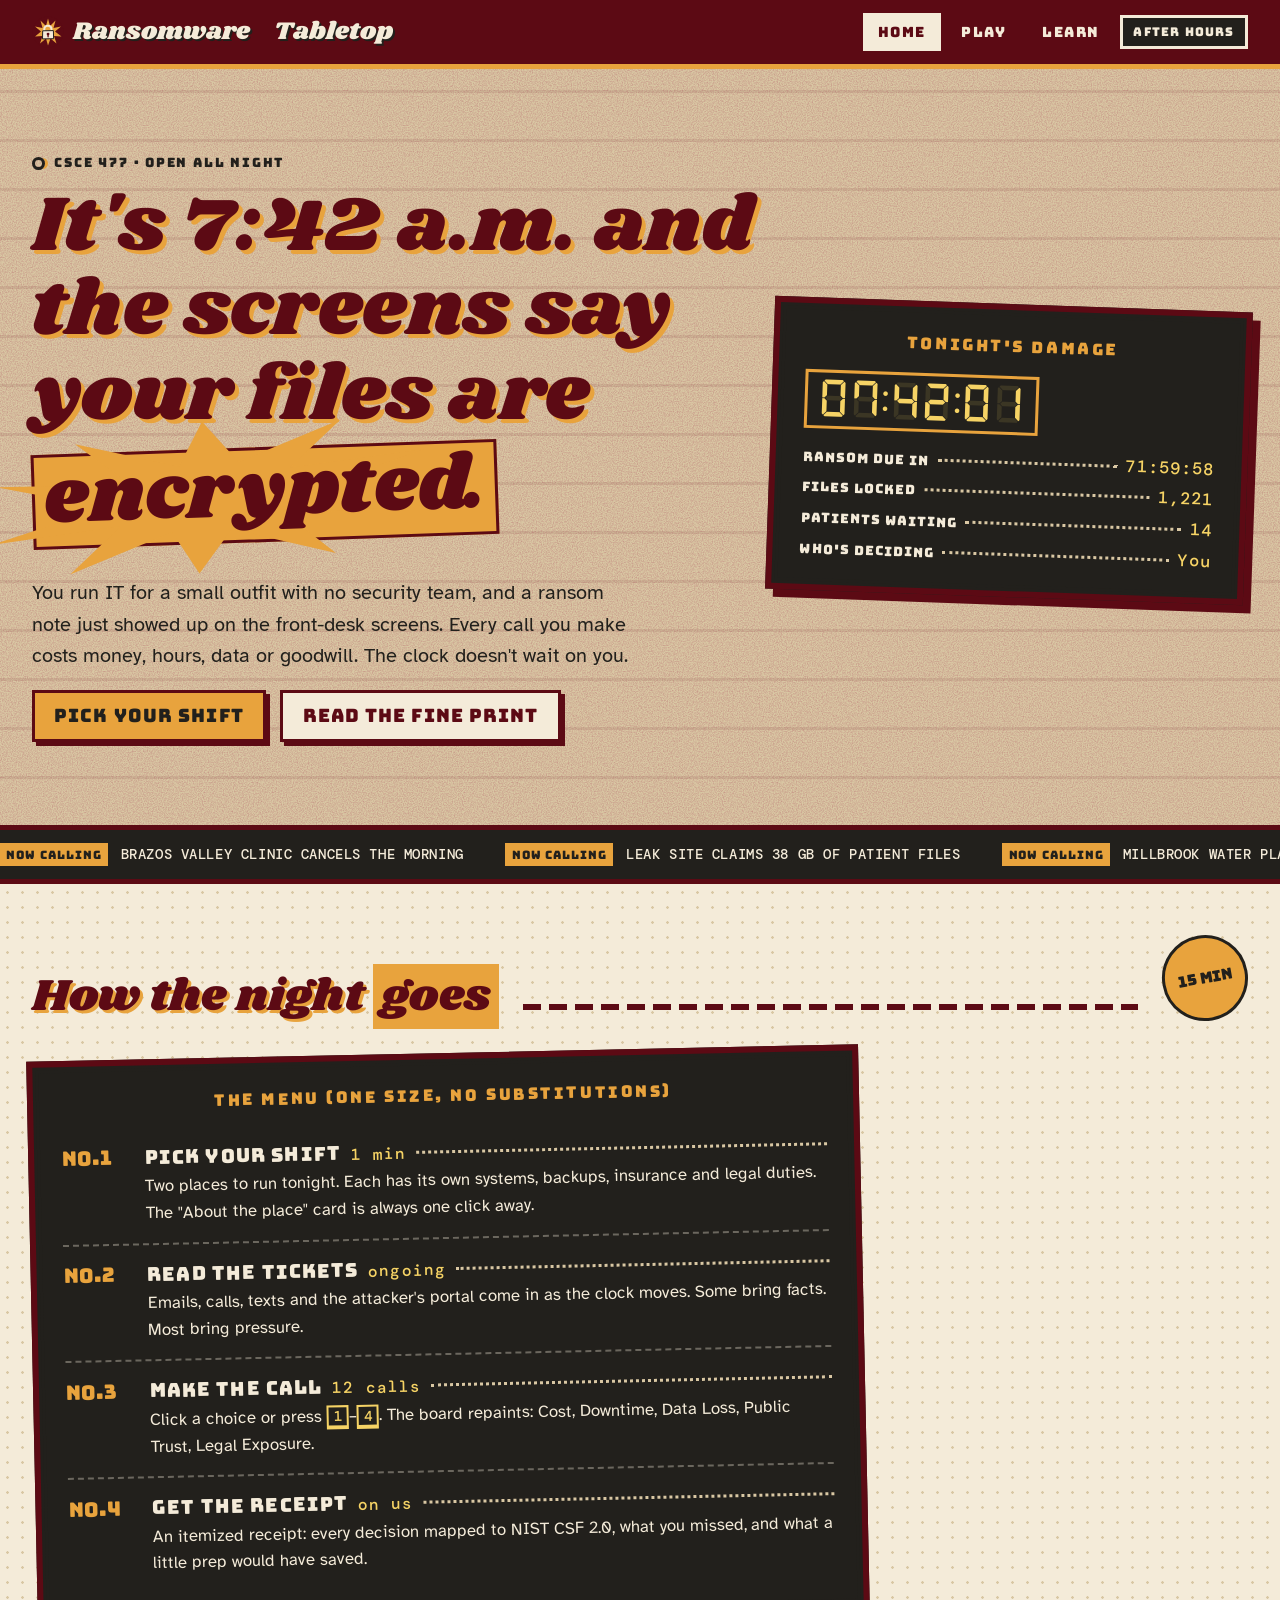
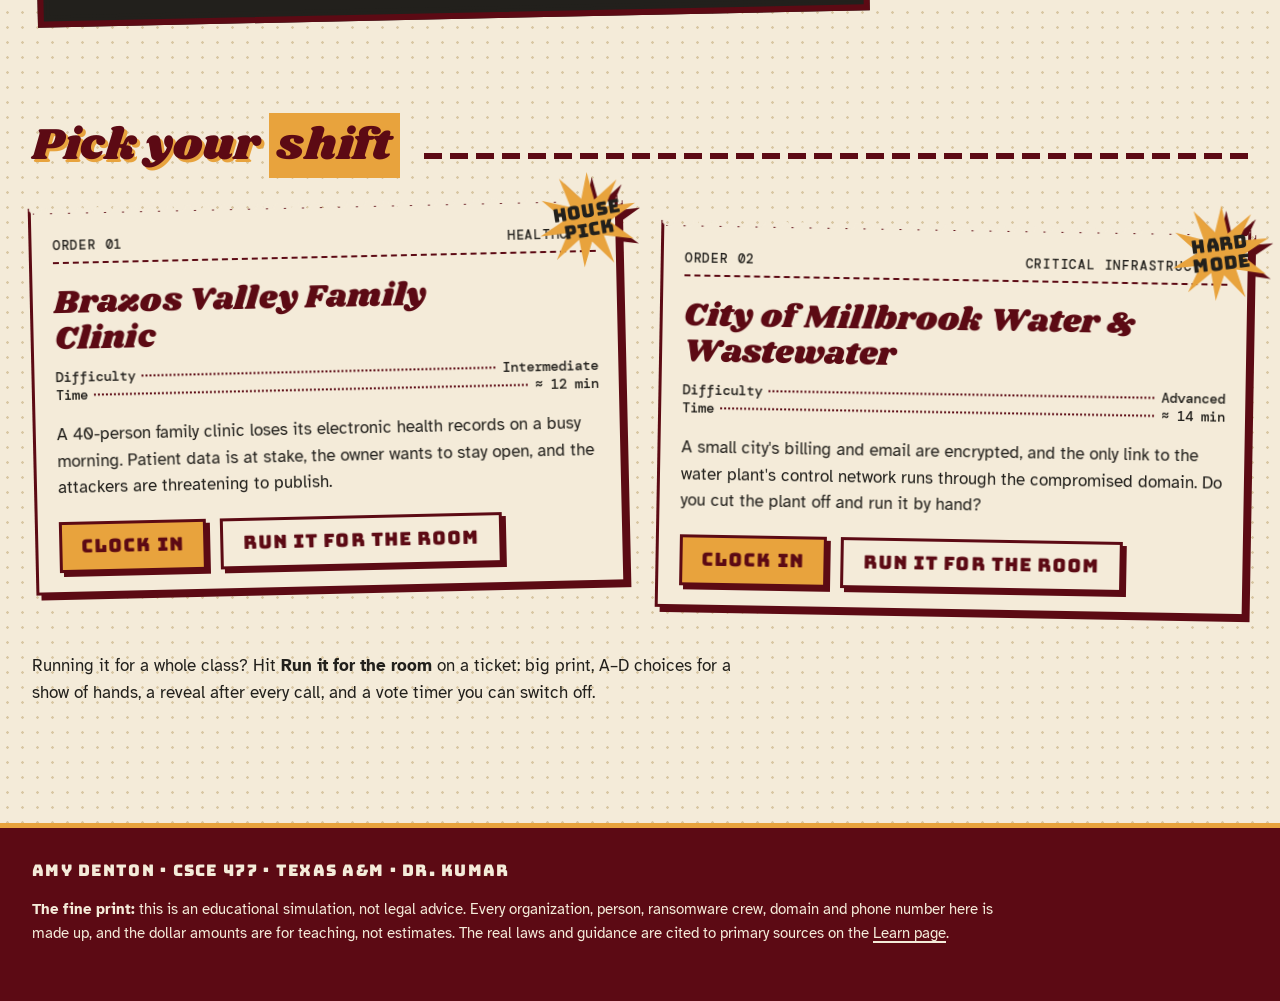
==== commit ec53e3e4: "Home: remove decorative orbit and boomerang shapes from hero" ====
--- a/index.html
+++ b/index.html
@@ -32,9 +32,6 @@
 
   <main id="main">
     <section class="hero" aria-labelledby="hero-title">
-      <svg class="shape orbit" viewBox="0 0 100 100" aria-hidden="true" focusable="false"><g fill="none" stroke="currentColor" stroke-width="4" stroke-linecap="round"><ellipse cx="50" cy="50" rx="46" ry="16" transform="rotate(-20 50 50)"/><ellipse cx="50" cy="50" rx="46" ry="16" transform="rotate(40 50 50)"/><ellipse cx="50" cy="50" rx="46" ry="16" transform="rotate(100 50 50)"/></g><circle cx="50" cy="50" r="8" fill="currentColor"/></svg>
-      <svg class="shape boomerang b1" viewBox="0 0 100 100" aria-hidden="true" focusable="false"><path fill="currentColor" d="M6 70 C24 30 52 14 94 12 C70 24 58 36 52 58 C44 50 30 54 6 70 Z"/></svg>
-      <svg class="shape boomerang b2" viewBox="0 0 100 100" aria-hidden="true" focusable="false"><path fill="currentColor" d="M6 70 C24 30 52 14 94 12 C70 24 58 36 52 58 C44 50 30 54 6 70 Z"/></svg>
       <div class="wrap hero-grid">
         <div class="hero-sign">
           <p class="eyebrow">CSCE 477 · open all night</p>
